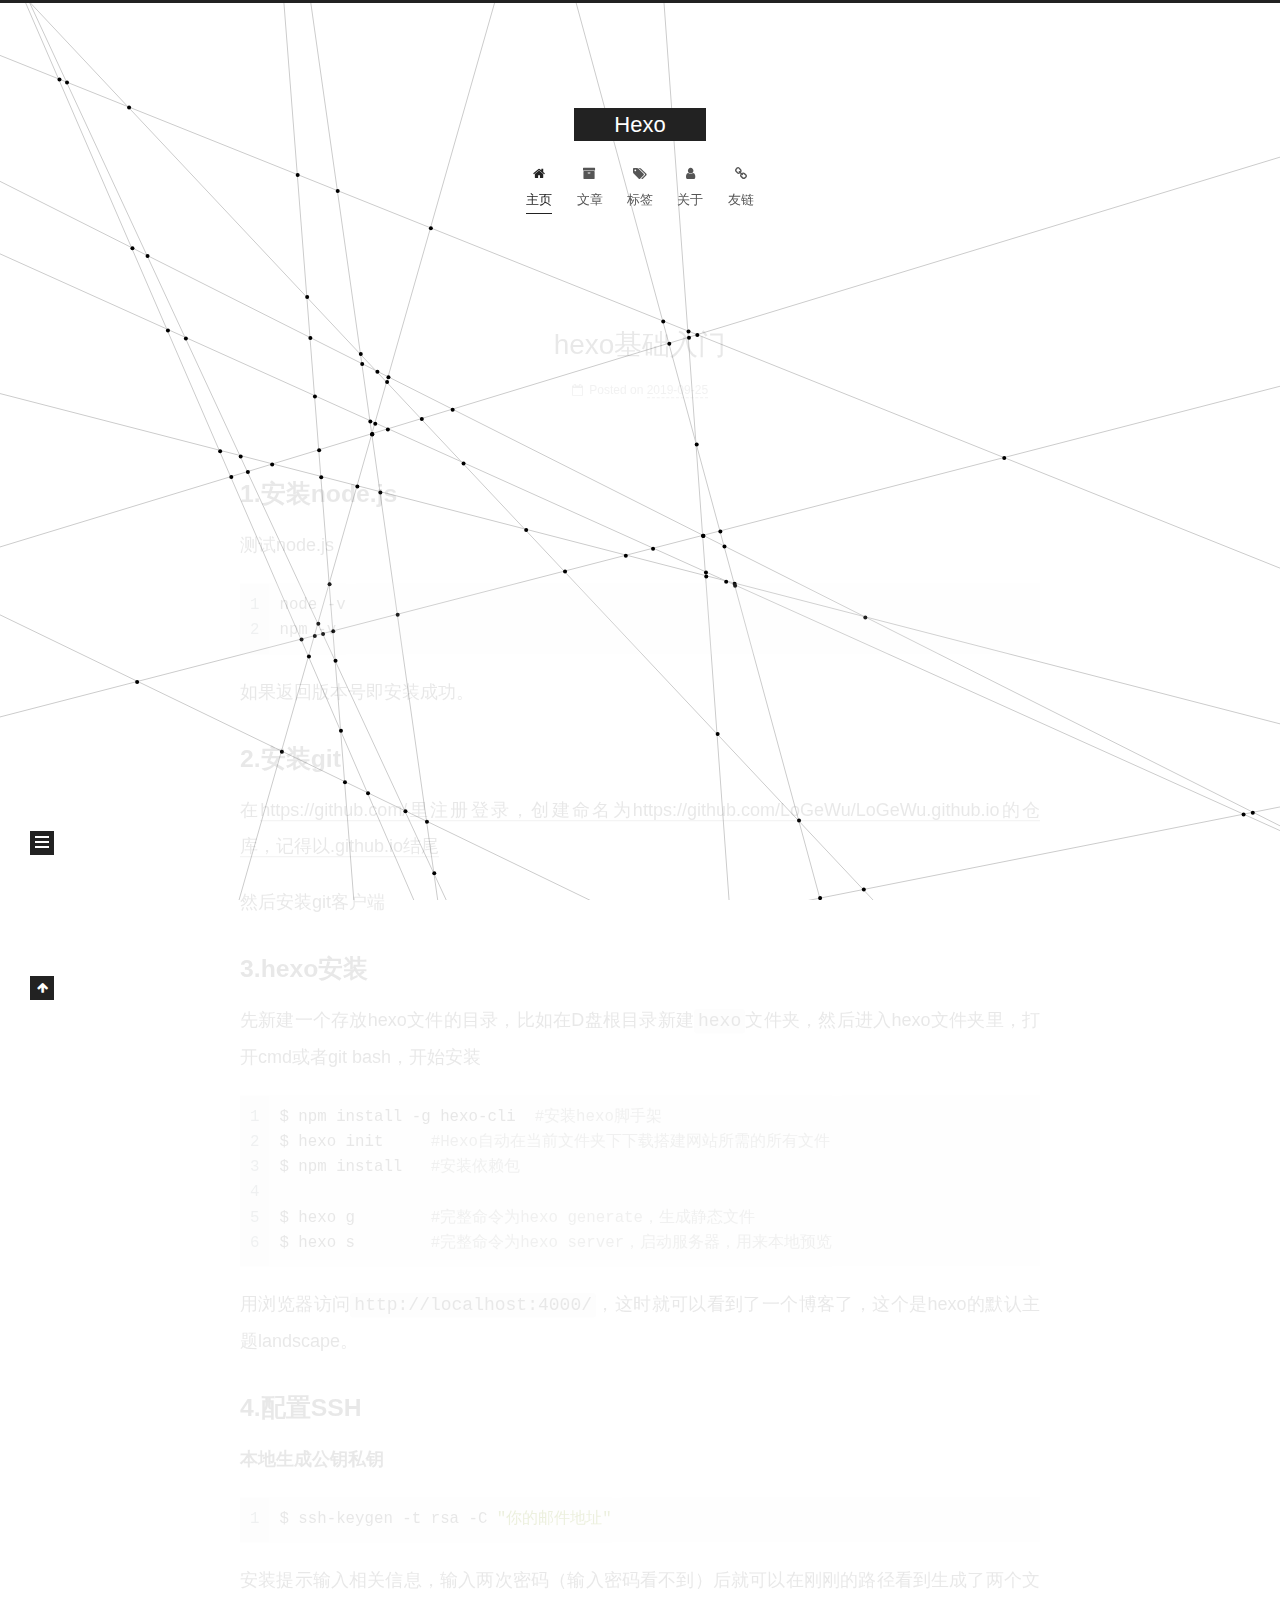
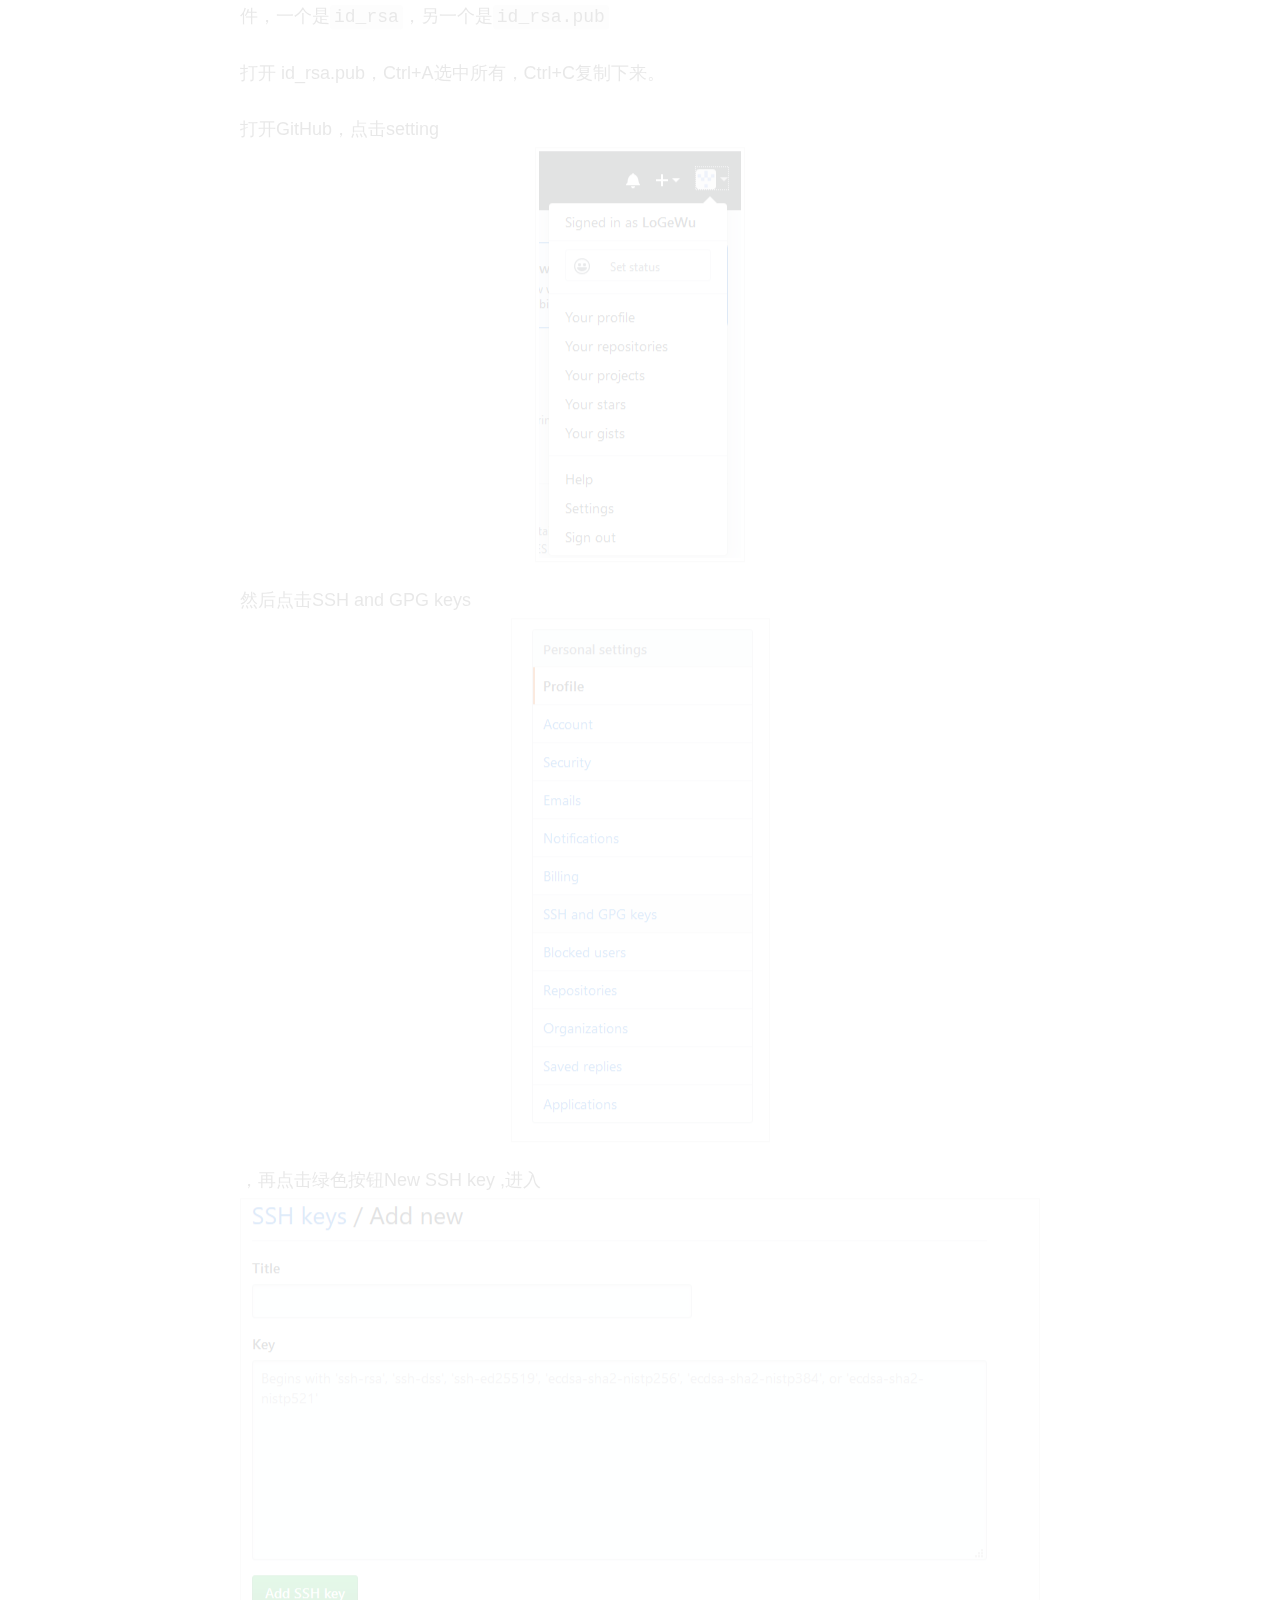
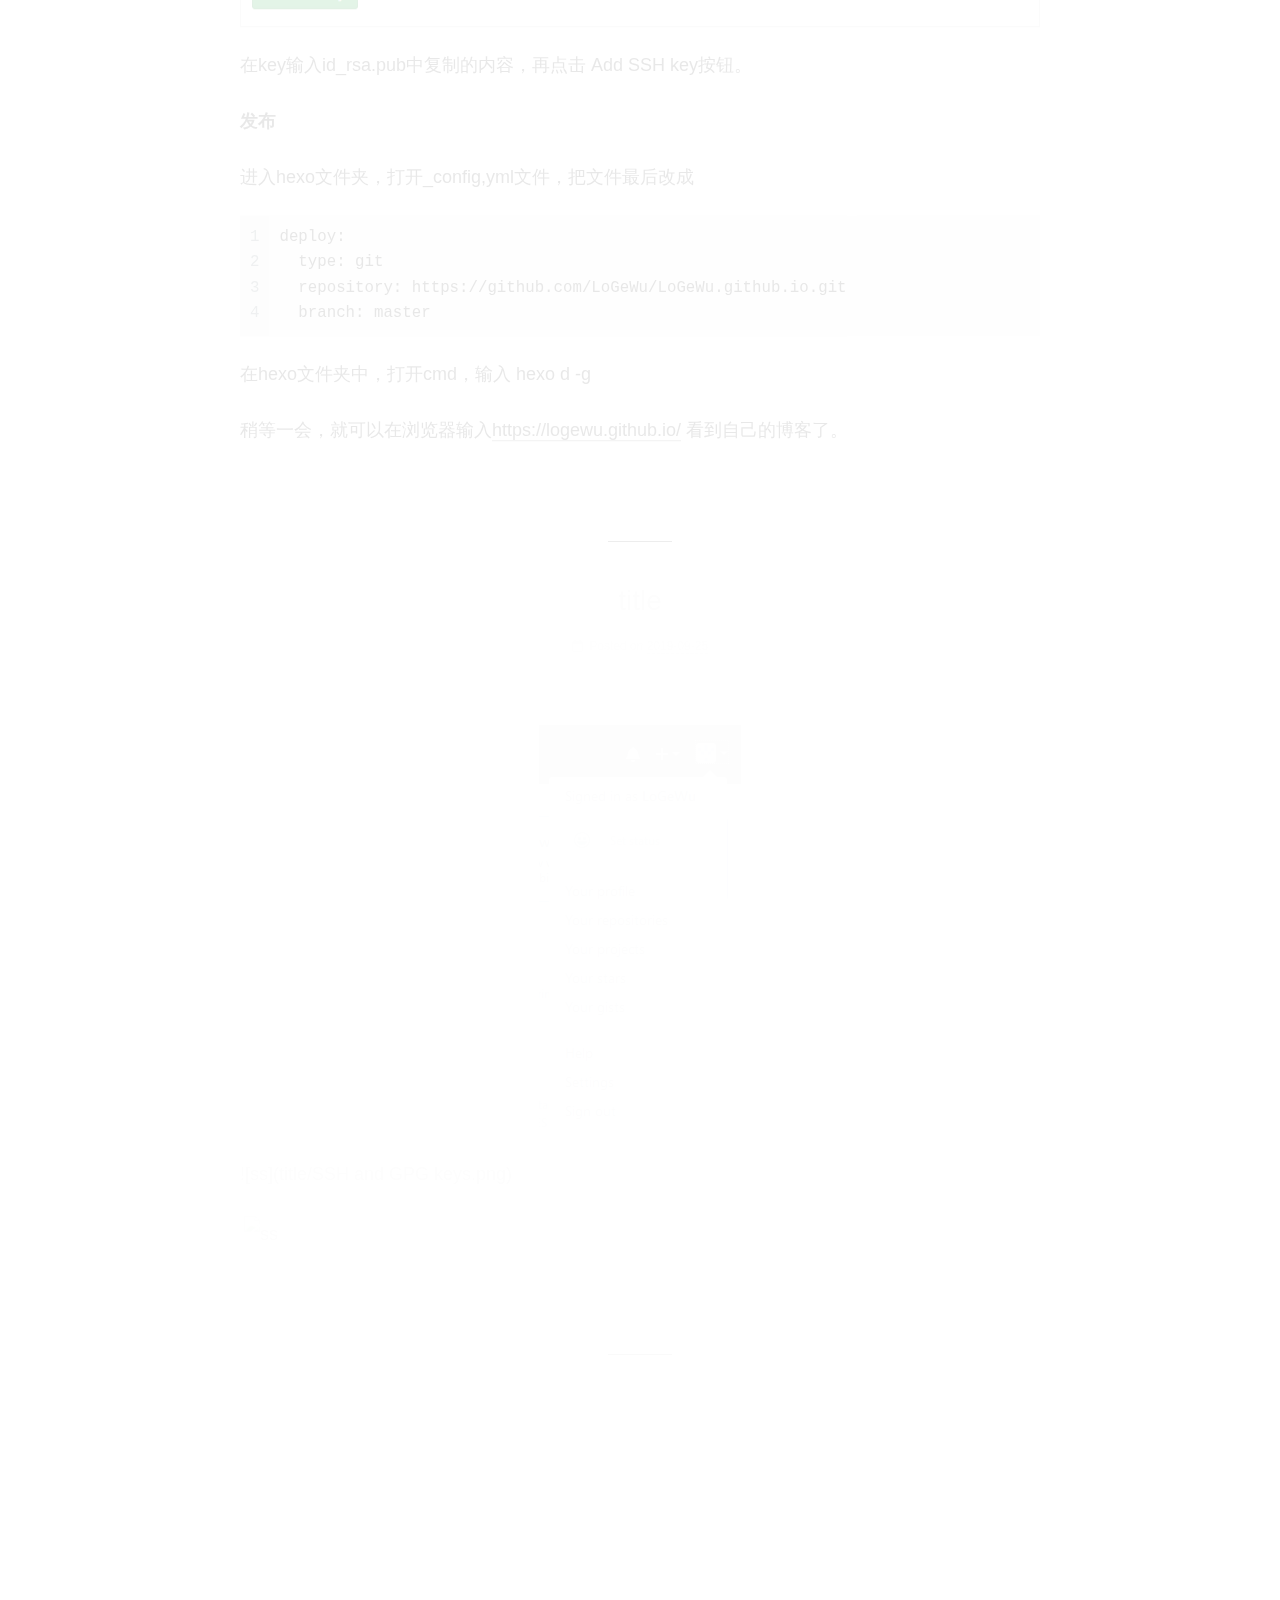
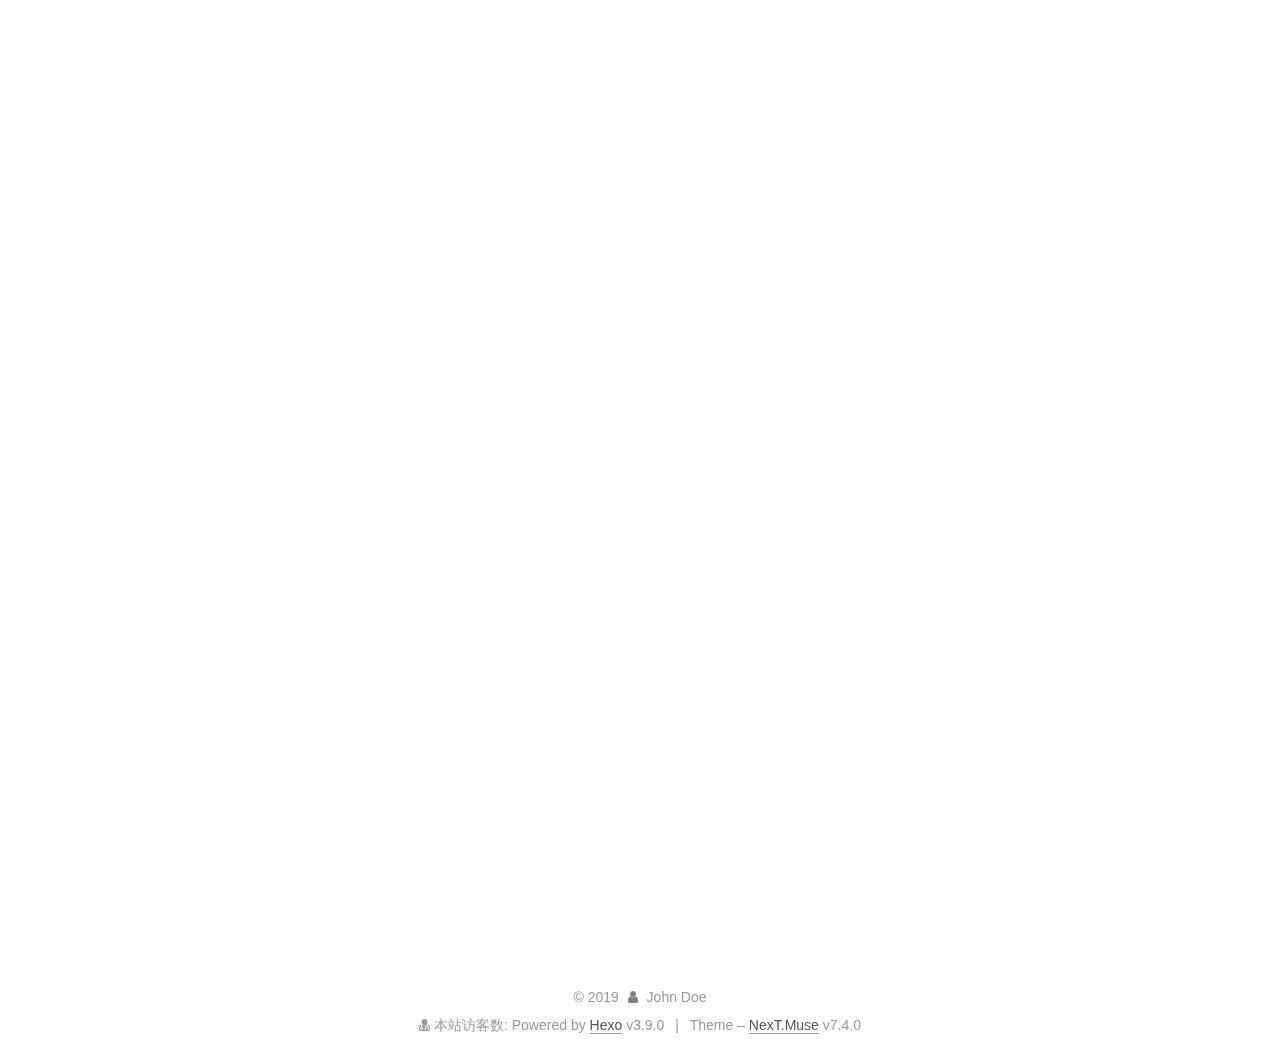
==== index.html @ 5e41bf58 "Site updated: 2019-09-26 17:24:15" ====
<!DOCTYPE html>





<html lang="en">
<head>
  <meta charset="UTF-8">
<meta name="viewport" content="width=device-width, initial-scale=1, maximum-scale=2">
<meta name="theme-color" content="#222">
<meta name="generator" content="Hexo 3.9.0">
  <link rel="apple-touch-icon" sizes="180x180" href="/images/apple-touch-icon-next.png?v=7.4.0">
  <link rel="icon" type="image/png" sizes="32x32" href="/images/favicon-32x32-next.png?v=7.4.0">
  <link rel="icon" type="image/png" sizes="16x16" href="/images/favicon-16x16-next.png?v=7.4.0">
  <link rel="mask-icon" href="/images/logo.svg?v=7.4.0" color="#222">

<link rel="stylesheet" href="/css/main.css?v=7.4.0">


<link rel="stylesheet" href="/lib/font-awesome/css/font-awesome.min.css?v=4.7.0">


<script id="hexo-configurations">
  var NexT = window.NexT || {};
  var CONFIG = {
    root: '/',
    scheme: 'Muse',
    version: '7.4.0',
    exturl: false,
    sidebar: {"position":"left","display":"post","offset":12,"onmobile":false},
    copycode: {"enable":false,"show_result":false,"style":null},
    back2top: {"enable":true,"sidebar":false,"scrollpercent":false},
    bookmark: {"enable":false,"color":"#222","save":"auto"},
    fancybox: false,
    mediumzoom: false,
    lazyload: false,
    pangu: false,
    algolia: {
      appID: '',
      apiKey: '',
      indexName: '',
      hits: {"per_page":10},
      labels: {"input_placeholder":"Search for Posts","hits_empty":"We didn't find any results for the search: ${query}","hits_stats":"${hits} results found in ${time} ms"}
    },
    localsearch: {"enable":false,"trigger":"auto","top_n_per_article":1,"unescape":false,"preload":false},
    path: 'search.json',
    motion: {"enable":true,"async":false,"transition":{"post_block":"fadeIn","post_header":"slideDownIn","post_body":"slideDownIn","coll_header":"slideLeftIn","sidebar":"slideUpIn"}},
    translation: {
      copy_button: 'Copy',
      copy_success: 'Copied',
      copy_failure: 'Copy failed'
    },
    sidebarPadding: 40
  };
</script>

  <meta property="og:type" content="website">
<meta property="og:title" content="Hexo">
<meta property="og:url" content="http://yoursite.com/index.html">
<meta property="og:site_name" content="Hexo">
<meta property="og:locale" content="en">
<meta name="twitter:card" content="summary">
<meta name="twitter:title" content="Hexo">
  <link rel="canonical" href="http://yoursite.com/">


<script id="page-configurations">
  // https://hexo.io/docs/variables.html
  CONFIG.page = {
    sidebar: "",
    isHome: true,
    isPost: false,
    isPage: false,
    isArchive: false
  };
</script>

  <title>Hexo</title>
  








  <noscript>
  <style>
  .use-motion .brand,
  .use-motion .menu-item,
  .sidebar-inner,
  .use-motion .post-block,
  .use-motion .pagination,
  .use-motion .comments,
  .use-motion .post-header,
  .use-motion .post-body,
  .use-motion .collection-header { opacity: initial; }

  .use-motion .logo,
  .use-motion .site-title,
  .use-motion .site-subtitle {
    opacity: initial;
    top: initial;
  }

  .use-motion .logo-line-before i { left: initial; }
  .use-motion .logo-line-after i { right: initial; }
  </style>
</noscript>

</head>

<body itemscope itemtype="http://schema.org/WebPage" lang="en">
  
 
  
  <div class="container use-motion">
    <div class="headband"></div>

    <header id="header" class="header" itemscope itemtype="http://schema.org/WPHeader">
      <div class="header-inner"><div class="site-brand-container">
  <div class="site-meta">

    <div>
      <a href="/" class="brand" rel="start">
        <span class="logo-line-before"><i></i></span>
        <span class="site-title">Hexo</span>
        <span class="logo-line-after"><i></i></span>
      </a>
    </div>
  </div>

  <div class="site-nav-toggle">
    <button aria-label="Toggle navigation bar">
      <span class="btn-bar"></span>
      <span class="btn-bar"></span>
      <span class="btn-bar"></span>
    </button>
  </div>
</div>


<nav class="site-nav">
  
  <ul id="menu" class="menu">
      
      
      
        
        <li class="menu-item menu-item-主页">
      
    

    <a href="/" rel="section"><i class="menu-item-icon fa fa-fw fa-home"></i> <br>主页</a>

  </li>
      
      
      
        
        <li class="menu-item menu-item-文章">
      
    

    <a href="/archives/" rel="section"><i class="menu-item-icon fa fa-fw fa-archive"></i> <br>文章</a>

  </li>
      
      
      
        
        <li class="menu-item menu-item-标签">
      
    

    <a href="/tags/" rel="section"><i class="menu-item-icon fa fa-fw fa-tags"></i> <br>标签</a>

  </li>
      
      
      
        
        <li class="menu-item menu-item-关于">
      
    

    <a href="/about/" rel="section"><i class="menu-item-icon fa fa-fw fa-user"></i> <br>关于</a>

  </li>
      
      
      
        
        <li class="menu-item menu-item-links">
      
    

    <a href="/links/" rel="section"><i class="menu-item-icon fa fa-fw fa-link"></i> <br>友链</a>

  </li>
  </ul>

    

</nav>
</div>
    </header>

    
  <div class="back-to-top">
    <i class="fa fa-arrow-up"></i>
    <span>0%</span>
  </div>


    <main id="main" class="main">
      <div class="main-inner">
        <div class="content-wrap">
          <div id="content" class="content">
            
  <div id="posts" class="posts-expand">
        <article itemscope itemtype="http://schema.org/Article">
  
  
  
  <div class="post-block home">
    <link itemprop="mainEntityOfPage" href="http://yoursite.com/2019/09/25/hexo入门/">

    <span hidden itemprop="author" itemscope itemtype="http://schema.org/Person">
      <meta itemprop="name" content="John Doe">
      <meta itemprop="description" content="">
      <meta itemprop="image" content="/images/avatar.gif">
    </span>

    <span hidden itemprop="publisher" itemscope itemtype="http://schema.org/Organization">
      <meta itemprop="name" content="Hexo">
    </span>
      <header class="post-header">
        <h1 class="post-title" itemprop="name headline">
            
            <a href="/2019/09/25/hexo入门/" class="post-title-link" itemprop="url">hexo基础入门</a>
          
        </h1>

        <div class="post-meta">
            <span class="post-meta-item">
              <span class="post-meta-item-icon">
                <i class="fa fa-calendar-o"></i>
              </span>
              <span class="post-meta-item-text">Posted on</span>

              
                
              

              <time title="Created: 2019-09-25 11:54:17 / Modified: 13:51:11" itemprop="dateCreated datePublished" datetime="2019-09-25T11:54:17+08:00">2019-09-25</time>
            </span>
          
            

            
          

          

        </div>
      </header>

    
    
    
    <div class="post-body" itemprop="articleBody">

      
          <h4 id="1-安装node-js"><a href="#1-安装node-js" class="headerlink" title="1.安装node.js"></a>1.安装node.js</h4><p>测试node.js</p>
<figure class="highlight cmd"><table><tr><td class="gutter"><pre><span class="line">1</span><br><span class="line">2</span><br></pre></td><td class="code"><pre><span class="line">node -v</span><br><span class="line">npm -v</span><br></pre></td></tr></table></figure>

<p>如果返回版本号即安装成功。</p>
<h4 id="2-安装git"><a href="#2-安装git" class="headerlink" title="2.安装git"></a>2.安装git</h4><p>在<a href="https://github.com/里注册登录，创建命名为https://github.com/LoGeWu/LoGeWu.github.io的仓库，记得以.github.io结尾" target="_blank" rel="noopener">https://github.com/里注册登录，创建命名为https://github.com/LoGeWu/LoGeWu.github.io的仓库，记得以.github.io结尾</a></p>
<p>然后安装git客户端</p>
<h4 id="3-hexo安装"><a href="#3-hexo安装" class="headerlink" title="3.hexo安装"></a>3.hexo安装</h4><p>先新建一个存放hexo文件的目录，比如在D盘根目录新建<code>hexo</code>文件夹，然后进入hexo文件夹里，打开cmd或者git bash，开始安装</p>
<figure class="highlight bash"><table><tr><td class="gutter"><pre><span class="line">1</span><br><span class="line">2</span><br><span class="line">3</span><br><span class="line">4</span><br><span class="line">5</span><br><span class="line">6</span><br></pre></td><td class="code"><pre><span class="line">$ npm install -g hexo-cli  <span class="comment">#安装hexo脚手架</span></span><br><span class="line">$ hexo init     <span class="comment">#Hexo自动在当前文件夹下下载搭建网站所需的所有文件</span></span><br><span class="line">$ npm install   <span class="comment">#安装依赖包</span></span><br><span class="line"></span><br><span class="line">$ hexo g        <span class="comment">#完整命令为hexo generate，生成静态文件</span></span><br><span class="line">$ hexo s        <span class="comment">#完整命令为hexo server，启动服务器，用来本地预览</span></span><br></pre></td></tr></table></figure>

<p>用浏览器访问<code>http://localhost:4000/</code>，这时就可以看到了一个博客了，这个是hexo的默认主题landscape。</p>
<h4 id="4-配置SSH"><a href="#4-配置SSH" class="headerlink" title="4.配置SSH"></a>4.配置SSH</h4><p><strong>本地生成公钥私钥</strong></p>
<figure class="highlight bash"><table><tr><td class="gutter"><pre><span class="line">1</span><br></pre></td><td class="code"><pre><span class="line">$ ssh-keygen -t rsa -C <span class="string">"你的邮件地址"</span></span><br></pre></td></tr></table></figure>

<p>安装提示输入相关信息，输入两次密码（输入密码看不到）后就可以在刚刚的路径看到生成了两个文件，一个是<code>id_rsa</code>，另一个是<code>id_rsa.pub</code></p>
<p>打开 id_rsa.pub，Ctrl+A选中所有，Ctrl+C复制下来。</p>
<p>打开GitHub，点击setting<img src="https://logewu.github.io/2019/09/25/title/Git_setting.png" alt="seting"></p>
<p>然后点击SSH and GPG keys <img src="https://logewu.github.io/2019/09/25/title/SSHandGPGkeys.png" alt="ssh"></p>
<p>，再点击绿色按钮New SSH key ,进入<img src="https://logewu.github.io/2019/09/25/title/key.png" alt="key"></p>
<p>在key输入id_rsa.pub中复制的内容，再点击 Add SSH key按钮。</p>
<p><strong>发布</strong></p>
<p>进入hexo文件夹，打开_config,yml文件，把文件最后改成</p>
<figure class="highlight plain"><table><tr><td class="gutter"><pre><span class="line">1</span><br><span class="line">2</span><br><span class="line">3</span><br><span class="line">4</span><br></pre></td><td class="code"><pre><span class="line">deploy:</span><br><span class="line">  type: git</span><br><span class="line">  repository: https://github.com/LoGeWu/LoGeWu.github.io.git</span><br><span class="line">  branch: master</span><br></pre></td></tr></table></figure>

<p>在hexo文件夹中，打开cmd，输入 hexo  d  -g</p>
<p>稍等一会，就可以在浏览器输入<a href="https://logewu.github.io/" target="_blank" rel="noopener">https://logewu.github.io/</a>  看到自己的博客了。</p>

        
      
    </div>

    
    
    
      <footer class="post-footer">
          <div class="post-eof"></div>
        
      </footer>
  </div>
  
  
  
  </article>

    
        <article itemscope itemtype="http://schema.org/Article">
  
  
  
  <div class="post-block home">
    <link itemprop="mainEntityOfPage" href="http://yoursite.com/2019/09/25/title/">

    <span hidden itemprop="author" itemscope itemtype="http://schema.org/Person">
      <meta itemprop="name" content="John Doe">
      <meta itemprop="description" content="">
      <meta itemprop="image" content="/images/avatar.gif">
    </span>

    <span hidden itemprop="publisher" itemscope itemtype="http://schema.org/Organization">
      <meta itemprop="name" content="Hexo">
    </span>
      <header class="post-header">
        <h1 class="post-title" itemprop="name headline">
            
            <a href="/2019/09/25/title/" class="post-title-link" itemprop="url">title</a>
          
        </h1>

        <div class="post-meta">
            <span class="post-meta-item">
              <span class="post-meta-item-icon">
                <i class="fa fa-calendar-o"></i>
              </span>
              <span class="post-meta-item-text">Posted on</span>

              
                
              

              <time title="Created: 2019-09-25 10:54:06 / Modified: 11:41:34" itemprop="dateCreated datePublished" datetime="2019-09-25T10:54:06+08:00">2019-09-25</time>
            </span>
          
            

            
          

          

        </div>
      </header>

    
    
    
    <div class="post-body" itemprop="articleBody">

      
          <p><img src="https://logewu.github.io/2019/09/25/title/Git_setting.png" alt="seting"></p>
<p>![ss](title/SSH and GPG keys.png)</p>
<p><img src="/.com//key.png" alt="ss"></p>

        
      
    </div>

    
    
    
      <footer class="post-footer">
          <div class="post-eof"></div>
        
      </footer>
  </div>
  
  
  
  </article>

    
        <article itemscope itemtype="http://schema.org/Article">
  
  
  
  <div class="post-block home">
    <link itemprop="mainEntityOfPage" href="http://yoursite.com/2019/09/24/hello-world/">

    <span hidden itemprop="author" itemscope itemtype="http://schema.org/Person">
      <meta itemprop="name" content="John Doe">
      <meta itemprop="description" content="">
      <meta itemprop="image" content="/images/avatar.gif">
    </span>

    <span hidden itemprop="publisher" itemscope itemtype="http://schema.org/Organization">
      <meta itemprop="name" content="Hexo">
    </span>
      <header class="post-header">
        <h1 class="post-title" itemprop="name headline">
            
            <a href="/2019/09/24/hello-world/" class="post-title-link" itemprop="url">Hello World</a>
          
        </h1>

        <div class="post-meta">
            <span class="post-meta-item">
              <span class="post-meta-item-icon">
                <i class="fa fa-calendar-o"></i>
              </span>
              <span class="post-meta-item-text">Posted on</span>

              
                
              

              <time title="Created: 2019-09-24 10:18:02 / Modified: 11:26:48" itemprop="dateCreated datePublished" datetime="2019-09-24T10:18:02+08:00">2019-09-24</time>
            </span>
          
            

            
          

          

        </div>
      </header>

    
    
    
    <div class="post-body" itemprop="articleBody">

      
          <h1 id="sgsb"><a href="#sgsb" class="headerlink" title="sgsb"></a>sgsb</h1><p>Welcome to <a href="https://hexo.io/" target="_blank" rel="noopener">Hexo</a>! This is your very first post. Check <a href="https://hexo.io/docs/" target="_blank" rel="noopener">documentation</a> for more info. If you get any problems when using Hexo, you can find the answer in <a href="https://hexo.io/docs/troubleshooting.html" target="_blank" rel="noopener">troubleshooting</a> or you can ask me on <a href="https://github.com/hexojs/hexo/issues" target="_blank" rel="noopener">GitHub</a>.</p>
<h2 id="Quick-Start"><a href="#Quick-Start" class="headerlink" title="Quick Start"></a>Quick Start</h2><h3 id="Create-a-new-post"><a href="#Create-a-new-post" class="headerlink" title="Create a new post"></a>Create a new post</h3><figure class="highlight bash"><table><tr><td class="gutter"><pre><span class="line">1</span><br></pre></td><td class="code"><pre><span class="line">$ hexo new <span class="string">"My New Post"</span></span><br></pre></td></tr></table></figure>

<p>More info: <a href="https://hexo.io/docs/writing.html" target="_blank" rel="noopener">Writing</a></p>
<h3 id="Run-server"><a href="#Run-server" class="headerlink" title="Run server"></a>Run server</h3><figure class="highlight bash"><table><tr><td class="gutter"><pre><span class="line">1</span><br></pre></td><td class="code"><pre><span class="line">$ hexo server</span><br></pre></td></tr></table></figure>

<p>More info: <a href="https://hexo.io/docs/server.html" target="_blank" rel="noopener">Server</a></p>
<h3 id="Generate-static-files"><a href="#Generate-static-files" class="headerlink" title="Generate static files"></a>Generate static files</h3><figure class="highlight bash"><table><tr><td class="gutter"><pre><span class="line">1</span><br></pre></td><td class="code"><pre><span class="line">$ hexo generate</span><br></pre></td></tr></table></figure>

<p>More info: <a href="https://hexo.io/docs/generating.html" target="_blank" rel="noopener">Generating</a></p>
<h3 id="Deploy-to-remote-sites"><a href="#Deploy-to-remote-sites" class="headerlink" title="Deploy to remote sites"></a>Deploy to remote sites</h3><figure class="highlight bash"><table><tr><td class="gutter"><pre><span class="line">1</span><br></pre></td><td class="code"><pre><span class="line">$ hexo deploy</span><br></pre></td></tr></table></figure>

<p>More info: <a href="https://hexo.io/docs/deployment.html" target="_blank" rel="noopener">Deployment</a></p>

        
      
    </div>

    
    
    
      <footer class="post-footer">
          <div class="post-eof"></div>
        
      </footer>
  </div>
  
  
  
  </article>

    
  </div>

  


          </div>
          

        </div>
          
  
  <div class="sidebar-toggle">
    <div class="sidebar-toggle-line-wrap">
      <span class="sidebar-toggle-line sidebar-toggle-line-first"></span>
      <span class="sidebar-toggle-line sidebar-toggle-line-middle"></span>
      <span class="sidebar-toggle-line sidebar-toggle-line-last"></span>
    </div>
  </div>

  <aside class="sidebar">
    <div class="sidebar-inner">

      <ul class="sidebar-nav motion-element">
        <li class="sidebar-nav-toc">
          Table of Contents
        </li>
        <li class="sidebar-nav-overview">
          Overview
        </li>
      </ul>

      <!--noindex-->
      <div class="post-toc-wrap sidebar-panel">
      </div>
      <!--/noindex-->

      <div class="site-overview-wrap sidebar-panel">
        <div class="site-author motion-element" itemprop="author" itemscope itemtype="http://schema.org/Person">
  <p class="site-author-name" itemprop="name">John Doe</p>
  <div class="site-description" itemprop="description"></div>
</div>
  <nav class="site-state motion-element">
      <div class="site-state-item site-state-posts">
        
          <a href="/archives">
        
          <span class="site-state-item-count">3</span>
          <span class="site-state-item-name">posts</span>
        </a>
      </div>
    
  </nav>



      </div>

    </div>
  </aside>
  <div id="sidebar-dimmer"></div>


      </div>
    </main>

    <footer id="footer" class="footer">
      <div class="footer-inner">
        
<script async src="https://busuanzi.ibruce.info/busuanzi/2.3/busuanzi.pure.mini.js"></script>
<div class="copyright">&copy; <span itemprop="copyrightYear">2019</span>
  <span class="with-love" id="animate">
    <i class="fa fa-user"></i>
  </span>
  <span class="author" itemprop="copyrightHolder">John Doe</span>
</div>

<div class="powered-by">
<i class="fa fa-user-md"></i><span id="busuanzi_container_site_uv">
  本站访客数:<span id="busuanzi_value_site_uv"></span>
</span>
</div>
  <div class="powered-by">Powered by <a href="https://hexo.io" class="theme-link" rel="noopener" target="_blank">Hexo</a> v3.9.0</div>
  <span class="post-meta-divider">|</span>
  <div class="theme-info">Theme – <a href="https://theme-next.org" class="theme-link" rel="noopener" target="_blank">NexT.Muse</a> v7.4.0</div>

        












        
      </div>
    </footer>
  </div>

  


  <script src="/lib/anime.min.js?v=3.1.0"></script>
  <script src="/lib/velocity/velocity.min.js?v=1.2.1"></script>
  <script src="/lib/velocity/velocity.ui.min.js?v=1.2.1"></script>
<script src="/js/utils.js?v=7.4.0"></script><script src="/js/motion.js?v=7.4.0"></script>
<script src="/js/schemes/muse.js?v=7.4.0"></script>
<script src="/js/next-boot.js?v=7.4.0"></script>



  





















  

  

  

  
    <div class="bg_content">
		<canvas id="canvas"></canvas>
	</div>
</body>
</html>
  <!-- 页面点击小红心 -->
<script type="text/javascript" src="/js/src/clicklove.js"></script>
<script type="text/javascript" src="/js/src/dynamic_bg.js"></script>
---- css/main.css ----
html {
  line-height: 1.15; /* 1 */
  -webkit-text-size-adjust: 100%; /* 2 */
}
body {
  margin: 0;
}
main {
  display: block;
}
h1 {
  font-size: 2em;
  margin: 0.67em 0;
}
hr {
  box-sizing: content-box; /* 1 */
  height: 0; /* 1 */
  overflow: visible; /* 2 */
}
pre {
  font-family: monospace, monospace; /* 1 */
  font-size: 1em; /* 2 */
}
a {
  background-color: transparent;
}
abbr[title] {
  border-bottom: none; /* 1 */
  text-decoration: underline; /* 2 */
  text-decoration: underline dotted; /* 2 */
}
b,
strong {
  font-weight: bolder;
}
code,
kbd,
samp {
  font-family: monospace, monospace; /* 1 */
  font-size: 1em; /* 2 */
}
small {
  font-size: 80%;
}
sub,
sup {
  font-size: 75%;
  line-height: 0;
  position: relative;
  vertical-align: baseline;
}
sub {
  bottom: -0.25em;
}
sup {
  top: -0.5em;
}
img {
  border-style: none;
}
button,
input,
optgroup,
select,
textarea {
  font-family: inherit; /* 1 */
  font-size: 100%; /* 1 */
  line-height: 1.15; /* 1 */
  margin: 0; /* 2 */
}
button,
input {
/* 1 */
  overflow: visible;
}
button,
select {
/* 1 */
  text-transform: none;
}
button,
[type='button'],
[type='reset'],
[type='submit'] {
  -webkit-appearance: button;
}
button::-moz-focus-inner,
[type='button']::-moz-focus-inner,
[type='reset']::-moz-focus-inner,
[type='submit']::-moz-focus-inner {
  border-style: none;
  padding: 0;
}
button:-moz-focusring,
[type='button']:-moz-focusring,
[type='reset']:-moz-focusring,
[type='submit']:-moz-focusring {
  outline: 1px dotted ButtonText;
}
fieldset {
  padding: 0.35em 0.75em 0.625em;
}
legend {
  box-sizing: border-box; /* 1 */
  color: inherit; /* 2 */
  display: table; /* 1 */
  max-width: 100%; /* 1 */
  padding: 0; /* 3 */
  white-space: normal; /* 1 */
}
progress {
  vertical-align: baseline;
}
textarea {
  overflow: auto;
}
[type='checkbox'],
[type='radio'] {
  box-sizing: border-box; /* 1 */
  padding: 0; /* 2 */
}
[type='number']::-webkit-inner-spin-button,
[type='number']::-webkit-outer-spin-button {
  height: auto;
}
[type='search'] {
  outline-offset: -2px; /* 2 */
  -webkit-appearance: textfield; /* 1 */
}
[type='search']::-webkit-search-decoration {
  -webkit-appearance: none;
}
::-webkit-file-upload-button {
  font: inherit; /* 2 */
  -webkit-appearance: button; /* 1 */
}
details {
  display: block;
}
summary {
  display: list-item;
}
template {
  display: none;
}
[hidden] {
  display: none;
}
::selection {
  background: #262a30;
  color: #fff;
}
body {
  background: #fff;
  color: #555;
  font-family: 'Lato', "PingFang SC", "Microsoft YaHei", sans-serif;
  font-size: 1em;
  line-height: 2;
}
@media (max-width: 991px) {
  body {
    padding-right: 0;
  }
}
h1,
h2,
h3,
h4,
h5,
h6 {
  font-family: 'Lato', "PingFang SC", "Microsoft YaHei", sans-serif;
  font-weight: bold;
  line-height: 1.5;
  margin: 20px 0 15px;
  padding: 0;
}
h1 {
  font-size: 1.75em;
}
h2 {
  font-size: 1.625em;
}
h3 {
  font-size: 1.5em;
}
h4 {
  font-size: 1.375em;
}
h5 {
  font-size: 1.25em;
}
h6 {
  font-size: 1.125em;
}
p {
  margin: 0 0 20px 0;
}
a,
span.exturl {
  overflow-wrap: break-word;
  word-wrap: break-word;
  background-color: transparent;
  border-bottom: 1px solid #999;
  color: #555;
  outline: none;
  text-decoration: none;
  cursor: pointer;
}
a:hover,
span.exturl:hover {
  border-bottom-color: #222;
  color: #222;
}
iframe,
img,
video {
  display: block;
  margin-left: auto;
  margin-right: auto;
  max-width: 100%;
}
hr {
  background-color: #ddd;
  background-image: repeating-linear-gradient(-45deg, #fff, #fff 4px, transparent 4px, transparent 8px);
  border: 0;
  height: 3px;
  margin: 40px 0;
}
blockquote {
  border-left: 4px solid #ddd;
  color: #666;
  margin: 0;
  padding: 0 15px;
}
blockquote cite::before {
  content: '-';
  padding: 0 5px;
}
dt {
  font-weight: 700;
}
dd {
  margin: 0;
  padding: 0;
}
kbd {
  background-color: #f9f9f9;
  background-image: linear-gradient(top, #eee, #fff, #eee);
  border: 1px solid #ccc;
  border-radius: 0.2em;
  box-shadow: 0.1em 0.1em 0.2em rgba(0,0,0,0.1);
  font-family: inherit;
  padding: 0.1em 0.3em;
  white-space: nowrap;
}
.text-left {
  text-align: left;
}
.text-center {
  text-align: center;
}
.text-right {
  text-align: right;
}
.text-justify {
  text-align: justify;
}
.text-nowrap {
  white-space: nowrap;
}
.text-lowercase {
  text-transform: lowercase;
}
.text-uppercase {
  text-transform: uppercase;
}
.text-capitalize {
  text-transform: capitalize;
}
.center-block {
  display: block;
  margin-left: auto;
  margin-right: auto;
}
.clearfix::before,
.clearfix::after {
  content: ' ';
  display: table;
}
.clearfix::after {
  clear: both;
}
.pullquote {
  width: 45%;
}
.pullquote.left {
  float: left;
  margin-left: 5px;
  margin-right: 10px;
}
.pullquote.right {
  float: right;
  margin-left: 10px;
  margin-right: 5px;
}
.translation {
  color: #999;
  font-size: 0.875em;
  margin-top: -20px;
}
.table-container {
  -webkit-overflow-scrolling: touch;
  overflow: auto;
}
table {
  border-collapse: collapse;
  border-spacing: 0;
  font-size: 0.875em;
  margin: 0 0 20px 0;
  width: 100%;
}
table > tbody > tr:nth-of-type(odd) {
  background-color: #f9f9f9;
}
table > tbody > tr:hover {
  background-color: #f5f5f5;
}
caption,
th,
td {
  font-weight: normal;
  padding: 8px;
  text-align: left;
  vertical-align: middle;
}
th,
td {
  border: 1px solid #ddd;
  border-bottom: 3px solid #ddd;
}
th {
  font-weight: 700;
  padding-bottom: 10px;
}
td {
  border-bottom-width: 1px;
}
html,
body {
  height: 100%;
}
.container {
  min-height: 100%;
  position: relative;
}
.header-inner {
  margin: 0 auto;
  padding: 100px 0 70px;
  width: 700px;
}
@media (min-width: 1200px) {
  .container .header-inner {
    width: 800px;
  }
}
@media (min-width: 1600px) {
  .container .header-inner {
    width: 900px;
  }
}
.main-inner {
  margin: 0 auto;
  width: 700px;
}
@media (min-width: 1200px) {
  .container .main-inner {
    width: 800px;
  }
}
@media (min-width: 1600px) {
  .container .main-inner {
    width: 900px;
  }
}
.footer {
  padding: 20px 0;
}
.footer-inner {
  box-sizing: border-box;
  margin: 0 auto;
  width: 700px;
}
@media (min-width: 1200px) {
  .container .footer-inner {
    width: 800px;
  }
}
@media (min-width: 1600px) {
  .container .footer-inner {
    width: 900px;
  }
}
pre,
.highlight {
  background: #f7f7f7;
  color: #4d4d4c;
  line-height: 1.6;
  margin: 0 auto 20px;
}
pre,
code {
  font-family: consolas, Menlo, "PingFang SC", "Microsoft YaHei", monospace;
}
code {
  overflow-wrap: break-word;
  word-wrap: break-word;
  background: #eee;
  border-radius: 3px;
  color: #555;
  padding: 2px 4px;
}
pre {
  overflow: auto;
  padding: 10px;
}
pre code {
  background: none;
  color: #4d4d4c;
  font-size: 0.875em;
  padding: 0;
  text-shadow: none;
}
.highlight *::selection {
  background: #d6d6d6;
}
.highlight pre {
  border: 0;
  margin: 0;
  padding: 10px 0;
}
.highlight table {
  border: 0;
  margin: 0;
  width: auto;
}
.highlight td {
  border: 0;
  padding: 0;
}
.highlight figcaption {
  background: #eee;
  border-bottom: 1px solid #e9e9e9;
  color: #4d4d4c;
  line-height: 1em;
  margin: 0;
  padding: 0.5em;
}
.highlight figcaption::before,
.highlight figcaption::after {
  content: ' ';
  display: table;
}
.highlight figcaption::after {
  clear: both;
}
.highlight figcaption a {
  color: #4d4d4c;
  float: right;
}
.highlight figcaption a:hover {
  border-bottom-color: #4d4d4c;
}
.highlight .gutter pre {
  background-color: #eff2f3;
  color: #869194;
  padding-left: 10px;
  padding-right: 10px;
  text-align: right;
}
.highlight .code pre {
  background-color: #f7f7f7;
  padding-left: 10px;
  width: 100%;
}
.gutter {
  -moz-user-select: none;
  -ms-user-select: none;
  -webkit-user-select: none;
  user-select: none;
}
.gist table {
  width: auto;
}
.gist table td {
  border: 0;
}
pre .deletion {
  background: #fdd;
}
pre .addition {
  background: #dfd;
}
pre .meta {
  color: #eab700;
  -moz-user-select: none;
  -ms-user-select: none;
  -webkit-user-select: none;
  user-select: none;
}
pre .comment {
  color: #8e908c;
}
pre .variable,
pre .attribute,
pre .tag,
pre .name,
pre .regexp,
pre .ruby .constant,
pre .xml .tag .title,
pre .xml .pi,
pre .xml .doctype,
pre .html .doctype,
pre .css .id,
pre .css .class,
pre .css .pseudo {
  color: #c82829;
}
pre .number,
pre .preprocessor,
pre .built_in,
pre .builtin-name,
pre .literal,
pre .params,
pre .constant,
pre .command {
  color: #f5871f;
}
pre .ruby .class .title,
pre .css .rules .attribute,
pre .string,
pre .symbol,
pre .value,
pre .inheritance,
pre .header,
pre .ruby .symbol,
pre .xml .cdata,
pre .special,
pre .formula {
  color: #718c00;
}
pre .title,
pre .css .hexcolor {
  color: #3e999f;
}
pre .function,
pre .python .decorator,
pre .python .title,
pre .ruby .function .title,
pre .ruby .title .keyword,
pre .perl .sub,
pre .javascript .title,
pre .coffeescript .title {
  color: #4271ae;
}
pre .keyword,
pre .javascript .function {
  color: #8959a8;
}
.blockquote-center {
  border-left: none;
  margin: 40px 0;
  padding: 0;
  position: relative;
  text-align: center;
}
.blockquote-center::before,
.blockquote-center::after {
  background-position: 0 -6px;
  background-repeat: no-repeat;
  background-size: 22px 22px;
  content: ' ';
  display: block;
  height: 24px;
  opacity: 0.2;
  position: absolute;
  width: 100%;
}
.blockquote-center::before {
  background-image: url("../images/quote-l.svg");
  border-top: 1px solid #ccc;
  top: -20px;
}
.blockquote-center::after {
  background-image: url("../images/quote-r.svg");
  background-position: 100% 8px;
  border-bottom: 1px solid #ccc;
  bottom: -20px;
}
.blockquote-center p,
.blockquote-center div {
  text-align: center;
}
.post-body .group-picture img {
  border: 0;
  box-sizing: border-box;
  margin: 0 auto;
  padding: 0 3px;
}
.post-body .group-picture-row {
  margin-bottom: 6px;
  overflow: hidden;
}
.post-body .group-picture-column {
  float: left;
  margin-bottom: 10px;
}
.post-body .label {
  display: inline;
  padding: 0 2px;
}
.post-body .label.default {
  background-color: #f0f0f0;
}
.post-body .label.primary {
  background-color: #efe6f7;
}
.post-body .label.info {
  background-color: #e5f2f8;
}
.post-body .label.success {
  background-color: #e7f4e9;
}
.post-body .label.warning {
  background-color: #fcf6e1;
}
.post-body .label.danger {
  background-color: #fae8eb;
}
.post-body .tabs {
  margin-bottom: 20px;
}
.post-body .tabs,
.tabs-comment {
  display: block;
  padding-top: 10px;
  position: relative;
}
.post-body .tabs ul.nav-tabs,
.tabs-comment ul.nav-tabs {
  display: flex;
  flex-wrap: wrap;
  margin: 0;
  margin-bottom: -1px;
  padding: 0;
}
@media (max-width: 413px) {
  .post-body .tabs ul.nav-tabs,
  .tabs-comment ul.nav-tabs {
    display: block;
    margin-bottom: 5px;
  }
}
.post-body .tabs ul.nav-tabs li.tab,
.tabs-comment ul.nav-tabs li.tab {
  background-color: #fff;
  border-bottom: 1px solid #ddd;
  border-left: 1px solid transparent;
  border-right: 1px solid transparent;
  border-top: 3px solid transparent;
  flex-grow: 1;
  list-style-type: none;
}
@media (max-width: 413px) {
  .post-body .tabs ul.nav-tabs li.tab,
  .tabs-comment ul.nav-tabs li.tab {
    border-bottom: 1px solid transparent;
    border-left: 3px solid transparent;
    border-right: 1px solid transparent;
    border-top: 1px solid transparent;
  }
}
.post-body .tabs ul.nav-tabs li.tab a,
.tabs-comment ul.nav-tabs li.tab a {
  border-bottom: initial;
  display: block;
  line-height: 1.8em;
  outline: 0;
  padding: 0.25em 0.75em;
  text-align: center;
  transition-delay: 0s;
  transition-duration: 0.2s;
  transition-timing-function: ease-out;
}
.post-body .tabs ul.nav-tabs li.tab a i,
.tabs-comment ul.nav-tabs li.tab a i {
  width: 1.285714285714286em;
}
.post-body .tabs ul.nav-tabs li.tab.active,
.tabs-comment ul.nav-tabs li.tab.active {
  border-bottom: 1px solid transparent;
  border-left: 1px solid #ddd;
  border-right: 1px solid #ddd;
  border-top: 3px solid #fc6423;
}
@media (max-width: 413px) {
  .post-body .tabs ul.nav-tabs li.tab.active,
  .tabs-comment ul.nav-tabs li.tab.active {
    border-bottom: 1px solid #ddd;
    border-left: 3px solid #fc6423;
    border-right: 1px solid #ddd;
    border-top: 1px solid #ddd;
  }
}
.post-body .tabs ul.nav-tabs li.tab.active a,
.tabs-comment ul.nav-tabs li.tab.active a {
  color: #555;
  cursor: default;
}
.post-body .tabs .tab-content .tab-pane,
.tabs-comment .tab-content .tab-pane {
  border: 1px solid #ddd;
  padding: 20px 20px 0 20px;
}
.post-body .tabs .tab-content .tab-pane:not(.active),
.tabs-comment .tab-content .tab-pane:not(.active) {
  display: none;
}
.post-body .tabs .tab-content .tab-pane.active,
.tabs-comment .tab-content .tab-pane.active {
  display: block;
}
.post-body .note {
  margin-bottom: 20px;
  padding: 15px;
  position: relative;
  border: 1px solid #eee;
  border-left-width: 5px;
  border-radius: 3px;
}
.post-body .note h2,
.post-body .note h3,
.post-body .note h4,
.post-body .note h5,
.post-body .note h6 {
  margin-top: 0;
  border-bottom: initial;
  margin-bottom: 0;
  padding-top: 0;
}
.post-body .note p:first-child,
.post-body .note ul:first-child,
.post-body .note ol:first-child,
.post-body .note table:first-child,
.post-body .note pre:first-child,
.post-body .note blockquote:first-child,
.post-body .note img:first-child {
  margin-top: 0;
}
.post-body .note p:last-child,
.post-body .note ul:last-child,
.post-body .note ol:last-child,
.post-body .note table:last-child,
.post-body .note pre:last-child,
.post-body .note blockquote:last-child,
.post-body .note img:last-child {
  margin-bottom: 0;
}
.post-body .note.default {
  border-left-color: #777;
}
.post-body .note.default h2,
.post-body .note.default h3,
.post-body .note.default h4,
.post-body .note.default h5,
.post-body .note.default h6 {
  color: #777;
}
.post-body .note.primary {
  border-left-color: #6f42c1;
}
.post-body .note.primary h2,
.post-body .note.primary h3,
.post-body .note.primary h4,
.post-body .note.primary h5,
.post-body .note.primary h6 {
  color: #6f42c1;
}
.post-body .note.info {
  border-left-color: #428bca;
}
.post-body .note.info h2,
.post-body .note.info h3,
.post-body .note.info h4,
.post-body .note.info h5,
.post-body .note.info h6 {
  color: #428bca;
}
.post-body .note.success {
  border-left-color: #5cb85c;
}
.post-body .note.success h2,
.post-body .note.success h3,
.post-body .note.success h4,
.post-body .note.success h5,
.post-body .note.success h6 {
  color: #5cb85c;
}
.post-body .note.warning {
  border-left-color: #f0ad4e;
}
.post-body .note.warning h2,
.post-body .note.warning h3,
.post-body .note.warning h4,
.post-body .note.warning h5,
.post-body .note.warning h6 {
  color: #f0ad4e;
}
.post-body .note.danger {
  border-left-color: #d9534f;
}
.post-body .note.danger h2,
.post-body .note.danger h3,
.post-body .note.danger h4,
.post-body .note.danger h5,
.post-body .note.danger h6 {
  color: #d9534f;
}
.btn {
  background: #222;
  border: 2px solid #222;
  border-radius: 0;
  color: #fff;
  display: inline-block;
  font-size: 0.875em;
  line-height: 2;
  padding: 0 20px;
  text-decoration: none;
  transition-delay: 0s;
  transition-duration: 0.2s;
  transition-timing-function: ease-in-out;
  transition-property: background-color;
}
.btn:hover {
  background: #fff;
  border-color: #222;
  color: #222;
}
.btn + .btn {
  margin: 0 0 8px 8px;
}
.btn .fa-fw {
  text-align: left;
  width: 1.285714285714286em;
}
.btn-bar {
  background: #555;
  border-radius: 1px;
  display: block;
  height: 2px;
  width: 22px;
}
.btn-bar + .btn-bar {
  margin-top: 4px;
}
.page-number-basic,
.pagination .prev,
.pagination .next,
.pagination .page-number,
.pagination .space {
  display: inline-block;
  margin: 0 10px;
  padding: 0 11px;
  position: relative;
  top: -1px;
}
@media (max-width: 767px) {
  .page-number-basic,
  .pagination .prev,
  .pagination .next,
  .pagination .page-number,
  .pagination .space {
    margin: 0 5px;
  }
}
.pagination {
  border-top: 1px solid #eee;
  margin: 120px 0 40px;
  text-align: center;
}
.pagination .prev,
.pagination .next,
.pagination .page-number {
  border-bottom: 0;
  border-top: 1px solid #eee;
  transition-property: border-color;
  transition-delay: 0s;
  transition-duration: 0.2s;
  transition-timing-function: ease-in-out;
}
.pagination .prev:hover,
.pagination .next:hover,
.pagination .page-number:hover {
  border-top-color: #222;
}
.pagination .space {
  margin: 0;
  padding: 0;
}
.pagination .prev {
  margin-left: 0;
}
.pagination .next {
  margin-right: 0;
}
.pagination .page-number.current {
  background: #ccc;
  border-top-color: #ccc;
  color: #fff;
}
@media (max-width: 767px) {
  .pagination {
    border-top: none;
  }
  .pagination .prev,
  .pagination .next,
  .pagination .page-number {
    border-bottom: 1px solid #eee;
    border-top: 0;
    margin-bottom: 10px;
    padding: 0 10px;
  }
  .pagination .prev:hover,
  .pagination .next:hover,
  .pagination .page-number:hover {
    border-bottom-color: #222;
  }
}
.comments {
  margin: 60px 20px 0;
  overflow: hidden;
}
.comment-button-group {
  display: flex;
  flex-wrap: wrap-reverse;
  justify-content: center;
  margin: 1em 0;
}
.comment-button-group .comment-button {
  margin: 0.1em 0.2em;
}
.comment-button-group .comment-button.active {
  background: #fff;
  border-color: #222;
  color: #222;
}
.comment-position {
  display: none;
}
.comment-position.active {
  display: block;
}
.tabs-comment {
  background: #fff;
  margin-top: 4em;
  padding-top: 0;
}
.tabs-comment .comments {
  border: 0;
  box-shadow: none;
  margin-top: 0;
  padding-top: 0;
}
.back-to-top {
  background: #222;
  bottom: -100px;
  box-sizing: border-box;
  color: #fff;
  cursor: pointer;
  font-size: 12px;
  left: 30px;
  opacity: 1;
  padding: 0 6px;
  position: fixed;
  text-align: center;
  transition-property: bottom;
  z-index: 1050;
  transition-delay: 0s;
  transition-duration: 0.2s;
  transition-timing-function: ease-in-out;
  width: 24px;
}
.back-to-top span {
  display: none;
}
.back-to-top:hover {
  color: #87daff;
}
.back-to-top.back-to-top-on {
  bottom: 19px;
}
@media (max-width: 991px) {
  .back-to-top {
    left: 20px;
    opacity: 0.8;
  }
}
.header {
  background: transparent;
}
.header-inner {
  position: relative;
}
.headband {
  background: #222;
  height: 3px;
}
.site-meta {
  margin: 0;
  text-align: center;
}
@media (max-width: 767px) {
  .site-meta {
    text-align: center;
  }
}
.brand {
  background: #222;
  border-bottom: none;
  color: #fff;
  display: inline-block;
  line-height: 1.375em;
  padding: 0 40px;
  position: relative;
}
.brand:hover {
  color: #fff;
}
.logo {
  display: inline-block;
  line-height: 36px;
  margin-right: 5px;
  vertical-align: top;
}
.site-title {
  display: inline-block;
  font-family: 'Lato', "PingFang SC", "Microsoft YaHei", sans-serif;
  font-size: 1.375em;
  font-weight: normal;
  line-height: 1.5;
  vertical-align: top;
}
.site-subtitle {
  color: #999;
  font-size: 0.8125em;
  margin-top: 10px;
}
.use-motion .brand {
  opacity: 0;
}
.use-motion .logo,
.use-motion .site-title,
.use-motion .site-subtitle,
.use-motion .custom-logo-image {
  opacity: 0;
  position: relative;
  top: -10px;
}
.site-nav-toggle {
  display: none;
  left: 10px;
  position: absolute;
}
@media (max-width: 767px) {
  .site-nav-toggle {
    display: block;
  }
}
.site-nav-toggle button {
  background: transparent;
  border: 0;
  margin-top: 2px;
  padding: 9px 10px;
}
.site-nav {
  display: block;
}
@media (max-width: 767px) {
  .site-nav {
    border-top: 1px solid #ddd;
    clear: both;
    display: none;
    margin: 0 -10px;
    padding: 0 10px;
  }
}
.site-nav.site-nav-on {
  display: block;
}
.menu {
  margin-top: 20px;
  padding-left: 0;
  text-align: center;
}
.menu-item {
  display: inline-block;
  list-style: none;
  margin: 0 10px;
}
@media (max-width: 767px) {
  .menu-item {
    margin-top: 10px;
  }
}
.menu-item a,
.menu-item span.exturl {
  border-bottom: 1px solid transparent;
  display: block;
  font-size: 0.8125em;
  line-height: inherit;
  transition-property: border-color;
  transition-delay: 0s;
  transition-duration: 0.2s;
  transition-timing-function: ease-in-out;
}
.menu-item a:hover,
.menu-item span.exturl:hover {
  border-bottom-color: #222;
}
.menu-item .fa {
  margin-right: 5px;
}
.use-motion .menu-item {
  opacity: 0;
}
.post-body {
  overflow-wrap: break-word;
  word-wrap: break-word;
  font-family: 'Lato', "PingFang SC", "Microsoft YaHei", sans-serif;
}
@media (min-width: 1200px) {
  .post-body {
    font-size: 1.125em;
  }
}
@media (max-width: 767px) {
  .post-body {
    font-size: 0.875em;
  }
}
.post-body span.exturl .fa {
  font-size: 0.875em;
  margin-left: 4px;
}
.post-body .image-caption,
.post-body .figure .caption {
  color: #999;
  font-size: 0.875em;
  font-weight: bold;
  line-height: 1;
  margin: -20px auto 15px;
  text-align: center;
}
.post-sticky-flag {
  display: inline-block;
  transform: rotate(30deg);
}
.use-motion .post-block,
.use-motion .pagination,
.use-motion .comments {
  opacity: 0;
}
.use-motion .post-header {
  opacity: 0;
}
.use-motion .post-body {
  opacity: 0;
}
.use-motion .collection-header {
  opacity: 0;
}
.post-button {
  margin-top: 40px;
}
.posts-collapse {
  margin-left: 55px;
  position: relative;
  z-index: 1010;
}
@media (max-width: 767px) {
  .posts-collapse {
    margin-left: 20px;
    margin-right: 20px;
  }
}
.posts-collapse .collection-title {
  font-size: 1.125em;
  position: relative;
}
.posts-collapse .collection-title::before {
  background: #999;
  border: 1px solid #fff;
  border-radius: 50%;
  content: ' ';
  height: 10px;
  left: 0;
  margin-left: -6px;
  margin-top: -4px;
  position: absolute;
  top: 50%;
  width: 10px;
}
.posts-collapse .collection-year {
  margin: 60px 0;
  position: relative;
}
.posts-collapse .collection-year::before {
  background: #bbb;
  border-radius: 50%;
  content: ' ';
  height: 8px;
  left: 0;
  margin-left: -4px;
  margin-top: -4px;
  position: absolute;
  top: 50%;
  width: 8px;
}
.posts-collapse .collection-header {
  margin: 0 0 0 20px;
}
.posts-collapse .collection-header small {
  color: #bbb;
  margin-left: 5px;
}
.posts-collapse article {
  margin: 30px 0;
}
.posts-collapse .post-header {
  border-bottom: 1px dashed #ccc;
  position: relative;
  transition-delay: 0s;
  transition-duration: 0.2s;
  transition-timing-function: ease-in-out;
  transition-property: border;
}
.posts-collapse .post-header::before {
  background: #bbb;
  border: 1px solid #fff;
  border-radius: 50%;
  content: ' ';
  height: 6px;
  left: 0;
  margin-left: -4px;
  position: absolute;
  top: 0.75em;
  width: 6px;
  transition-delay: 0s;
  transition-duration: 0.2s;
  transition-timing-function: ease-in-out;
  transition-property: background;
}
.posts-collapse .post-header:hover {
  border-bottom-color: #666;
}
.posts-collapse .post-header:hover::before {
  background: #222;
}
.posts-collapse .post-title {
  font-size: 1em;
  font-weight: normal;
  line-height: inherit;
  margin-bottom: 0;
  margin-left: 3.75em;
}
.posts-collapse .post-title::after {
  margin-left: 3px;
  opacity: 0.6;
}
.posts-collapse .post-title a,
.posts-collapse .post-title span.exturl {
  border-bottom: none;
  color: #666;
}
.posts-collapse .post-meta {
  font-size: 0.75em;
  left: 20px;
  position: absolute;
  top: 5px;
}
.posts-collapse::after {
  background: #f5f5f5;
  content: ' ';
  height: 100%;
  left: 0;
  margin-left: -2px;
  position: absolute;
  top: 1.25em;
  width: 4px;
  z-index: -1;
}
.posts-collapse .fa-external-link {
  font-size: 0.875em;
  margin-left: 5px;
}
.post-eof {
  background: #ccc;
  height: 1px;
  margin: 80px auto 60px;
  text-align: center;
  width: 8%;
}
article:last-child .post-eof {
  display: none;
}
.posts-expand {
  padding-top: 40px;
}
@media (max-width: 767px) {
  .posts-expand {
    margin: 0 20px;
  }
}
@media (min-width: 992px) {
  .post-body {
    text-align: justify;
  }
}
@media (max-width: 991px) {
  .post-body {
    text-align: justify;
  }
}
.post-body h2,
.post-body h3,
.post-body h4,
.post-body h5,
.post-body h6 {
  padding-top: 10px;
}
.post-body h2 .header-anchor,
.post-body h3 .header-anchor,
.post-body h4 .header-anchor,
.post-body h5 .header-anchor,
.post-body h6 .header-anchor {
  border-bottom-style: none;
  color: #ccc;
  float: right;
  margin-left: 10px;
  visibility: hidden;
}
.post-body h2 .header-anchor:hover,
.post-body h3 .header-anchor:hover,
.post-body h4 .header-anchor:hover,
.post-body h5 .header-anchor:hover,
.post-body h6 .header-anchor:hover {
  color: inherit;
}
.post-body h2:hover .header-anchor,
.post-body h3:hover .header-anchor,
.post-body h4:hover .header-anchor,
.post-body h5:hover .header-anchor,
.post-body h6:hover .header-anchor {
  visibility: visible;
}
.post-body img {
  border: 1px solid #ddd;
  box-sizing: border-box;
  padding: 3px;
}
@media (max-width: 767px) {
  .post-body img {
    padding: initial;
  }
}
.post-body iframe,
.post-body img,
.post-body video {
  margin-bottom: 20px;
}
.post-body .video-container {
  height: 0;
  margin-bottom: 20px;
  overflow: hidden;
  padding-top: 75%;
  position: relative;
  width: 100%;
}
.post-body .video-container iframe,
.post-body .video-container object,
.post-body .video-container embed {
  height: 100%;
  left: 0;
  margin: 0;
  position: absolute;
  top: 0;
  width: 100%;
}
.post-gallery {
  border-collapse: separate;
  display: table;
  table-layout: fixed;
  width: 100%;
}
.post-gallery-row {
  display: table-row;
}
.post-gallery .post-gallery-img {
  border: 0;
  display: table-cell;
  text-align: center;
  vertical-align: middle;
}
.post-gallery .post-gallery-img img {
  border: 0;
  max-height: 100%;
  max-width: 100%;
}
.fancybox-close,
.fancybox-close:hover {
  border: 0;
}
.posts-expand .post-meta {
  color: #999;
  font-family: 'Lato', "PingFang SC", "Microsoft YaHei", sans-serif;
  margin: 3px 0 60px 0;
  text-align: center;
}
.posts-expand .post-meta .post-description {
  font-size: 0.875em;
  margin-top: 2px;
}
.posts-expand .post-meta time {
  border-bottom: 1px dashed #999;
  cursor: help;
}
.post-meta .post-meta-item + .post-meta-item::before {
  content: '|';
  margin: 0 0.5em;
}
.post-meta .post-meta-item {
  font-size: 0.75em;
}
.post-meta-divider {
  margin: 0 0.5em;
}
.post-meta-item-icon {
  margin-right: 3px;
}
@media (max-width: 991px) {
  .post-meta-item-icon {
    display: inline-block;
  }
}
@media (max-width: 991px) {
  .post-meta-item-text {
    display: none;
  }
}
.post-nav {
  border-top: 1px solid #eee;
  display: table;
  margin-top: 15px;
  width: 100%;
}
.post-nav-divider {
  display: table-cell;
  width: 10%;
}
.post-nav-item {
  display: table-cell;
  padding: 10px 0 0 0;
  vertical-align: top;
  width: 45%;
}
.post-nav-item a {
  border-bottom: none;
  color: #555;
  display: block;
  font-size: 0.875em;
  line-height: 1.6;
  position: relative;
}
.post-nav-item a:hover {
  border-bottom: none;
  color: #222;
}
.post-nav-item a:active {
  top: 2px;
}
.post-nav-item .fa {
  font-size: 0.75em;
  margin-right: 5px;
}
.post-nav-next a {
  padding-left: 5px;
}
.post-nav-prev {
  text-align: right;
}
.post-nav-prev a {
  padding-right: 5px;
}
.post-nav-prev .fa {
  margin-left: 5px;
}
.rtl.post-body p,
.rtl.post-body a,
.rtl.post-body h1,
.rtl.post-body h2,
.rtl.post-body h3,
.rtl.post-body h4,
.rtl.post-body h5,
.rtl.post-body h6,
.rtl.post-body li,
.rtl.post-body ul,
.rtl.post-body ol {
  direction: rtl;
  font-family: UKIJ Ekran;
}
.rtl.post-title {
  font-family: UKIJ Ekran;
}
.post-tags {
  margin-top: 40px;
  text-align: center;
}
.post-tags a {
  display: inline-block;
  font-size: 0.8125em;
  margin-right: 10px;
}
.posts-expand .post-title {
  overflow-wrap: break-word;
  word-wrap: break-word;
  font-weight: 400;
  margin: initial;
  text-align: center;
}
.posts-expand .post-title-link {
  border-bottom: none;
  color: #555;
  display: inline-block;
  line-height: 1.2;
  position: relative;
  vertical-align: top;
}
.posts-expand .post-title-link::before {
  background-color: #000;
  bottom: 0;
  content: '';
  height: 2px;
  left: 0;
  position: absolute;
  transform: scaleX(0);
  visibility: hidden;
  width: 100%;
  transition-delay: 0s;
  transition-duration: 0.2s;
  transition-timing-function: ease-in-out;
}
.posts-expand .post-title-link:hover::before {
  transform: scaleX(1);
  visibility: visible;
}
.posts-expand .post-title-link .fa {
  font-size: 0.875em;
  margin-left: 5px;
}
.post-widgets {
  border-top: 1px solid #eee;
  margin-top: 15px;
  text-align: center;
}
.wp_rating {
  height: 20px;
  line-height: 20px;
  margin-top: 10px;
  padding-top: 6px;
  text-align: center;
}
.social-like {
  display: flex;
  font-size: 0.875em;
  justify-content: center;
  text-align: center;
}
.vk_like {
  align-self: center;
  height: 21px;
  padding-top: 7px;
  width: 85px;
}
.fb_like {
  align-self: center;
  height: 30px;
}
.sidebar {
  background: #222;
  bottom: 0;
  box-shadow: inset 0 2px 6px #000;
  position: fixed;
  top: 0;
  z-index: 1040;
}
.sidebar a,
.sidebar span.exturl {
  border-bottom-color: #555;
  color: #999;
}
.sidebar a:hover,
.sidebar span.exturl:hover {
  border-bottom-color: #eee;
  color: #eee;
}
@media (max-width: 991px) {
  .sidebar {
    display: none;
  }
}
.sidebar-inner {
  color: #999;
  padding: 20px 10px;
  text-align: center;
}
.site-overview-wrap {
  overflow-x: hidden;
  overflow-y: auto;
}
.cc-license {
  margin-top: 10px;
  text-align: center;
}
.cc-license .cc-opacity {
  border-bottom: none;
  opacity: 0.7;
}
.cc-license .cc-opacity:hover {
  opacity: 0.9;
}
.cc-license img {
  display: inline-block;
}
.site-author-image {
  border: 2px solid #333;
  display: block;
  height: auto;
  margin: 0 auto;
  max-width: 96px;
  padding: 2px;
}
.site-author-name {
  color: #f5f5f5;
  font-weight: normal;
  margin: 5px 0 0;
  text-align: center;
}
.site-description {
  color: #999;
  font-size: 1em;
  margin-top: 5px;
  text-align: center;
}
.links-of-author {
  margin-top: 20px;
}
.links-of-author a,
.links-of-author span.exturl {
  border-bottom-color: #555;
  display: inline-block;
  font-size: 0.8125em;
  margin-bottom: 10px;
  margin-right: 10px;
  vertical-align: middle;
}
.links-of-author a::before,
.links-of-author span.exturl::before {
  background: #fcffbb;
  border-radius: 50%;
  content: ' ';
  display: inline-block;
  height: 4px;
  margin-right: 3px;
  vertical-align: middle;
  width: 4px;
}
.feed-link,
.chat {
  margin-top: 10px;
}
.feed-link a,
.chat a {
  border: 1px solid #fc6423;
  border-radius: 4px;
  color: #fc6423;
  display: inline-block;
  padding: 0 15px;
}
.feed-link a .fa,
.chat a .fa {
  margin-right: 5px;
}
.feed-link a:hover,
.chat a:hover {
  background: #fc6423;
  border: 1px solid #fc6423;
  color: #fff;
}
.feed-link a:hover .fa,
.chat a:hover .fa {
  color: #fff;
}
.links-of-blogroll {
  font-size: 0.8125em;
  margin-top: 10px;
}
.links-of-blogroll-title {
  font-size: 0.875em;
  font-weight: 600;
  margin-top: 0;
}
.links-of-blogroll-list {
  list-style: none;
  margin: 0;
  padding: 0;
}
.links-of-blogroll-item {
  padding: 2px 10px;
}
.links-of-blogroll-item a,
.links-of-blogroll-item span.exturl {
  box-sizing: border-box;
  display: inline-block;
  max-width: 280px;
  overflow: hidden;
  text-overflow: ellipsis;
  white-space: nowrap;
}
#sidebar-dimmer {
  display: none;
}
@media (max-width: 767px) {
  #sidebar-dimmer {
    background: #000;
    display: block;
    height: 100%;
    left: 100%;
    opacity: 0;
    position: fixed;
    top: 0;
    width: 100%;
    z-index: 1020;
  }
  .sidebar-active + #sidebar-dimmer {
    opacity: 0.7;
    transform: translateX(-100%);
    transition: opacity 0.5s;
  }
}
.sidebar-nav {
  margin: 0 0 20px;
  padding-left: 0;
}
.sidebar-nav li {
  border-bottom: 1px solid transparent;
  color: #555;
  cursor: pointer;
  display: inline-block;
  font-size: 0.875em;
}
.sidebar-nav li.sidebar-nav-overview {
  margin-left: 10px;
}
.sidebar-nav li:hover {
  color: #f5f5f5;
}
.sidebar-nav .sidebar-nav-active {
  border-bottom-color: #87daff;
  color: #87daff;
}
.sidebar-nav .sidebar-nav-active:hover {
  color: #87daff;
}
.sidebar-panel {
  display: none;
}
.sidebar-panel-active {
  display: block;
}
.sidebar-toggle {
  background: #222;
  bottom: 45px;
  cursor: pointer;
  height: 14px;
  left: 30px;
  line-height: 0;
  padding: 5px;
  position: fixed;
  width: 14px;
  z-index: 1050;
}
@media (max-width: 991px) {
  .sidebar-toggle {
    left: 20px;
    opacity: 0.8;
    display: none;
  }
}
.sidebar-toggle-line {
  background: #fff;
  display: inline-block;
  height: 2px;
  margin-top: 3px;
  position: relative;
  transition: all 0.4s;
  vertical-align: top;
  width: 100%;
}
.sidebar-toggle-line:first-child {
  margin-top: 0;
}
.sidebar-toggle:hover .sidebar-toggle-line {
  background: #87daff;
}
.post-toc-wrap {
  overflow-x: hidden;
  overflow-y: auto;
}
.post-toc {
  font-size: 0.875em;
}
.post-toc ol {
  list-style: none;
  margin: 0;
  padding: 0 2px 5px 10px;
  text-align: left;
}
.post-toc ol > ol {
  padding-left: 0;
}
.post-toc ol a {
  transition-delay: 0s;
  transition-duration: 0.2s;
  transition-timing-function: ease-in-out;
  border-bottom-color: #555;
  color: #999;
  transition-property: all;
}
.post-toc ol a:hover {
  border-bottom-color: #ccc;
  color: #ccc;
}
.post-toc .nav-item {
  overflow: hidden;
  text-overflow: ellipsis;
  white-space: nowrap;
  line-height: 1.8;
}
.post-toc .nav .nav-child {
  display: none;
}
.post-toc .nav .active > .nav-child {
  display: block;
}
.post-toc .nav .active-current > .nav-child {
  display: block;
}
.post-toc .nav .active-current > .nav-child > .nav-item {
  display: block;
}
.post-toc .nav .active > a {
  border-bottom-color: #87daff;
  color: #87daff;
}
.post-toc .nav .active-current > a {
  color: #87daff;
}
.post-toc .nav .active-current > a:hover {
  color: #87daff;
}
.site-state {
  display: flex;
  justify-content: center;
  line-height: 1.4;
  margin-top: 10px;
  overflow: hidden;
  text-align: center;
  white-space: nowrap;
}
.site-state-item {
  border-left: 1px solid #333;
  padding: 0 15px;
}
.site-state-item:first-child {
  border-left: none;
}
.site-state-item a {
  border-bottom: none;
}
.site-state-item-count {
  color: inherit;
  display: block;
  font-size: 1.25em;
  font-weight: 600;
  text-align: center;
}
.site-state-item-name {
  color: inherit;
  font-size: 0.875em;
}
.bg_content {
  position: fixed;
  top: 0;
  z-index: -1;
  width: 100%;
  height: 100%;
}
.footer {
  color: #999;
  font-size: 0.875em;
}
.footer.footer-fixed {
  bottom: 0;
  left: 0;
  position: absolute;
  right: 0;
}
.footer img {
  border: 0;
}
.footer-inner {
  text-align: center;
}
.with-love {
  color: #808080;
  display: inline-block;
  margin: 0 5px;
}
.powered-by,
.theme-info {
  display: inline-block;
}
@-moz-keyframes iconAnimate {
  0%, 100% {
    transform: scale(1);
  }
  10%, 30% {
    transform: scale(0.9);
  }
  20%, 40%, 60%, 80% {
    transform: scale(1.1);
  }
  50%, 70% {
    transform: scale(1.1);
  }
}
@-webkit-keyframes iconAnimate {
  0%, 100% {
    transform: scale(1);
  }
  10%, 30% {
    transform: scale(0.9);
  }
  20%, 40%, 60%, 80% {
    transform: scale(1.1);
  }
  50%, 70% {
    transform: scale(1.1);
  }
}
@-o-keyframes iconAnimate {
  0%, 100% {
    transform: scale(1);
  }
  10%, 30% {
    transform: scale(0.9);
  }
  20%, 40%, 60%, 80% {
    transform: scale(1.1);
  }
  50%, 70% {
    transform: scale(1.1);
  }
}
@keyframes iconAnimate {
  0%, 100% {
    transform: scale(1);
  }
  10%, 30% {
    transform: scale(0.9);
  }
  20%, 40%, 60%, 80% {
    transform: scale(1.1);
  }
  50%, 70% {
    transform: scale(1.1);
  }
}
.category-all-page .category-all-title {
  text-align: center;
}
.category-all-page .category-all {
  margin-top: 20px;
}
.category-all-page .category-list {
  list-style: none;
  margin: 0;
  padding: 0;
}
.category-all-page .category-list-item {
  margin: 5px 10px;
}
.category-all-page .category-list-count {
  color: #bbb;
}
.category-all-page .category-list-count::before {
  content: ' (';
  display: inline;
}
.category-all-page .category-list-count::after {
  content: ') ';
  display: inline;
}
.category-all-page .category-list-child {
  padding-left: 10px;
}
#event-list {
  padding: 0px;
}
#event-list hr {
  background: #222;
  margin: 20px 0 45px 0;
}
#event-list hr::after {
  background: #222;
  color: #fff;
  content: 'NOW';
  display: inline-block;
  font-weight: bold;
  padding: 0 5px;
  text-align: right;
}
#event-list li.event {
  background: #f9f9f9;
  margin: 20px 0;
  min-height: 40px;
  padding-left: 10px;
}
#event-list li.event h2.event-summary {
  margin: 0;
  padding-bottom: 3px;
}
#event-list li.event h2.event-summary::before {
  color: #bbb;
  content: '\f111';
  display: inline-block;
  font-family: 'FontAwesome';
  font-size: 10px;
  margin-right: 25px;
  vertical-align: middle;
}
#event-list li.event span.event-relative-time {
  color: #bbb;
  display: inline-block;
  font-size: 12px;
  font-weight: 400;
  padding-left: 12px;
}
#event-list li.event span.event-details {
  color: #bbb;
  display: block;
  line-height: 18px;
  margin-left: 56px;
  padding-bottom: 6px;
  padding-top: 3px;
  text-indent: -24px;
}
#event-list li.event span.event-details::before {
  color: #bbb;
  display: inline-block;
  font-family: FontAwesome;
  margin-right: 9px;
  text-align: center;
  text-indent: 0;
  width: 14px;
}
#event-list li.event span.event-details.event-location::before {
  content: '\f041';
}
#event-list li.event span.event-details.event-duration::before {
  content: '\f017';
}
#event-list li.event-past {
  background: #fcfcfc;
  padding: 15px 0 15px 10px;
}
#event-list li.event-past > * {
  opacity: 0.9;
}
#event-list li.event-past h2.event-summary {
  color: #bbb;
}
#event-list li.event-past h2.event-summary::before {
  color: #dfdfdf;
}
#event-list li.event-now {
  background: #222;
  color: #fff;
  padding: 15px 0 15px 10px;
}
#event-list li.event-now h2.event-summary::before {
  animation: dot-flash 1s alternate infinite ease-in-out;
  color: #fff;
}
#event-list li.event-now * {
  color: #fff !important;
}
#event-list li.event-future {
  background: #222;
  color: #fff;
  padding: 15px 0 15px 10px;
}
#event-list li.event-future h2.event-summary::before {
  animation: dot-flash 1s alternate infinite ease-in-out;
  color: #fff;
}
#event-list li.event-future * {
  color: #fff !important;
}
@-moz-keyframes dot-flash {
  from {
    opacity: 1;
    transform: scale(1);
  }
  to {
    opacity: 0;
    transform: scale(0.8);
  }
}
@-webkit-keyframes dot-flash {
  from {
    opacity: 1;
    transform: scale(1);
  }
  to {
    opacity: 0;
    transform: scale(0.8);
  }
}
@-o-keyframes dot-flash {
  from {
    opacity: 1;
    transform: scale(1);
  }
  to {
    opacity: 0;
    transform: scale(0.8);
  }
}
@keyframes dot-flash {
  from {
    opacity: 1;
    transform: scale(1);
  }
  to {
    opacity: 0;
    transform: scale(0.8);
  }
}
ul.breadcrumb {
  font-size: 0.75em;
  list-style: none;
  margin: 1em 0;
  padding: 0 2em;
  text-align: center;
}
ul.breadcrumb li {
  display: inline;
}
ul.breadcrumb li + li::before {
  content: '/\00a0';
  font-weight: normal;
  padding: 0.5em;
}
ul.breadcrumb li + li:last-child {
  font-weight: bold;
}
.tag-cloud {
  text-align: center;
}
.tag-cloud a {
  display: inline-block;
  margin: 10px;
}
.tag-cloud a:hover {
  color: #222 !important;
}
@media (max-width: 767px) {
  .header-inner,
  .container .main-inner,
  .footer-inner {
    width: auto;
  }
}
@media (max-width: 767px) {
  .header-inner {
    padding: 50px 0 35px;
  }
}
embed {
  display: block;
  margin: 0 auto 25px auto;
}
.custom-logo .site-meta-headline {
  text-align: center;
}
.custom-logo .brand {
  background: none;
}
.custom-logo .site-title {
  color: #222;
  margin: 10px auto 0;
}
.custom-logo .site-title a {
  border: 0;
}
.custom-logo-image {
  background: #fff;
  margin: 0 auto;
  max-width: 150px;
  padding: 5px;
}
@media (max-width: 767px) {
  .site-nav {
    background: #fff;
    border-bottom: 1px solid #ddd;
    left: 0;
    margin: 0;
    padding: 0;
    width: 100%;
    z-index: 1030;
  }
}
.site-nav-toggle {
  top: 50px;
}
@media (max-width: 767px) {
  .menu {
    text-align: left;
  }
}
.menu-item-active a,
.menu .menu-item a:hover,
.menu .menu-item span.exturl:hover {
  border-bottom-color: #222;
  color: #222;
}
@media (max-width: 767px) {
  .menu-item-active a,
  .menu .menu-item a:hover,
  .menu .menu-item span.exturl:hover {
    border-bottom: 1px dotted #ddd;
  }
}
@media (max-width: 767px) {
  .menu .menu-item {
    display: block;
    margin: 0 10px;
    vertical-align: top;
  }
}
.menu .menu-item .badge {
  background-color: #eee;
  display: inline-block;
  font-weight: 700;
  line-height: 1;
  margin-left: 5px;
  padding: 1px 4px;
  text-align: center;
  white-space: nowrap;
}
@media (max-width: 767px) {
  .menu .menu-item .badge {
    float: right;
    margin: 0.35em 0 0 0;
  }
}
@media (max-width: 767px) {
  .menu .menu-item br {
    display: none;
  }
}
@media (max-width: 767px) {
  .menu .menu-item a,
  .menu .menu-item span.exturl {
    padding: 5px 10px;
  }
}
@media (hover: none) {
  .menu .menu-item a:hover,
  .menu .menu-item span.exturl:hover {
    border-bottom-color: transparent !important;
  }
}
@media (min-width: 768px) and (max-width: 991px) {
  .menu .menu-item .fa {
    width: 100%;
  }
}
@media (min-width: 992px) {
  .menu .menu-item .fa {
    width: 100%;
  }
}
.sidebar {
  left: -320px;
}
.sidebar.sidebar-active {
  left: 0;
}
.sidebar {
  transition: all 0.4s;
  width: 320px;
}
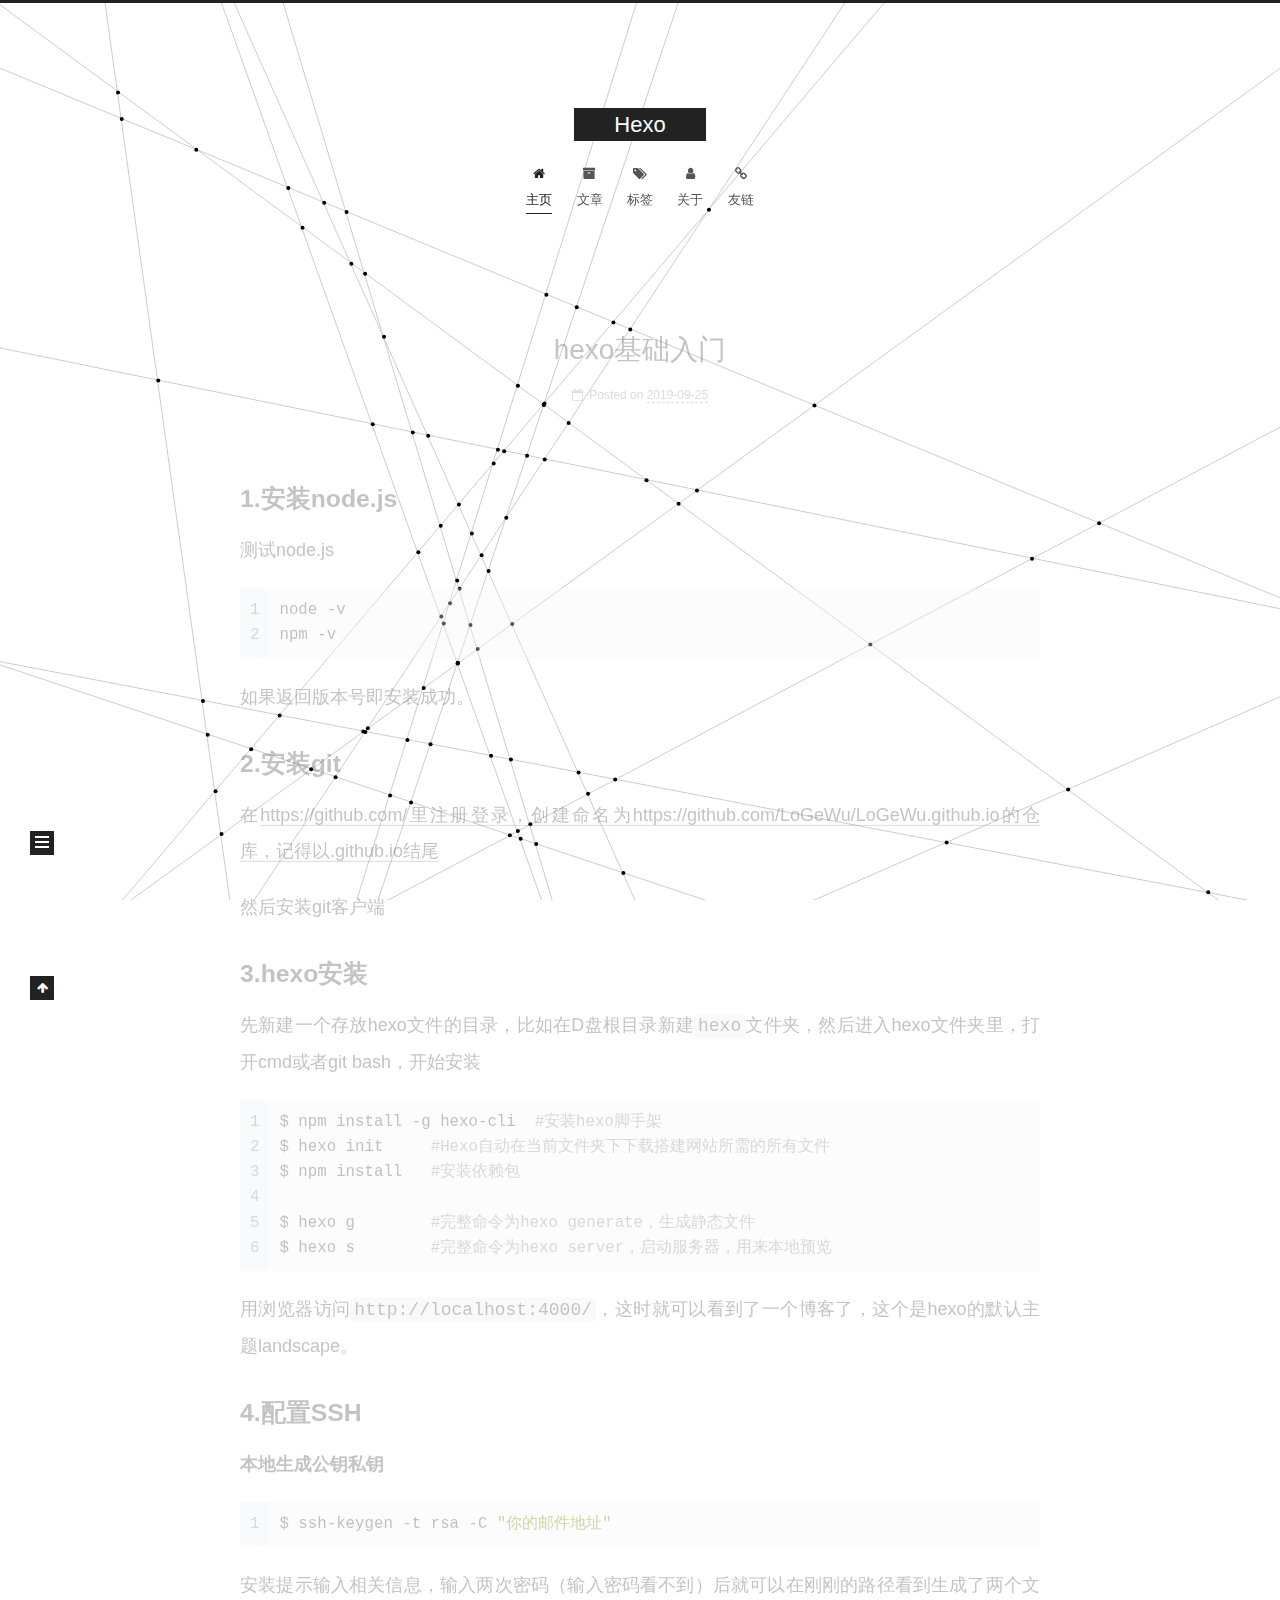
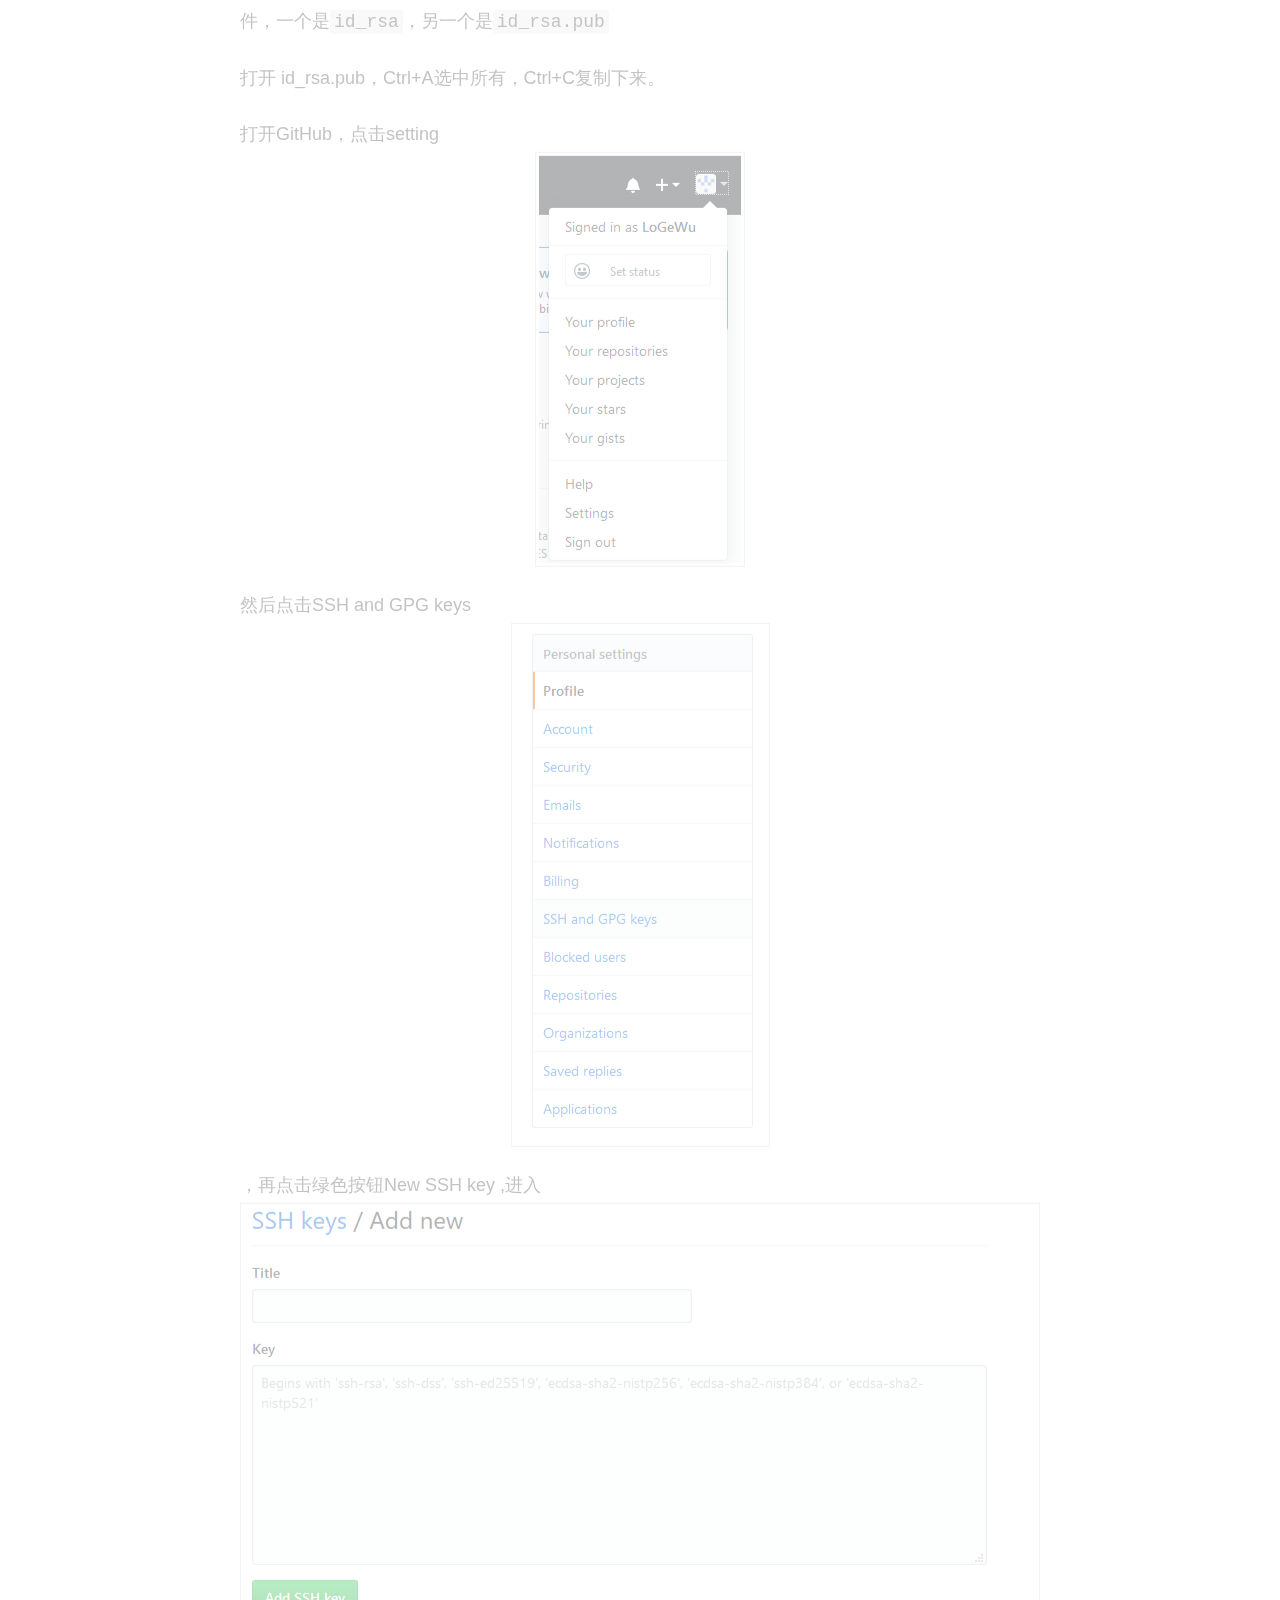
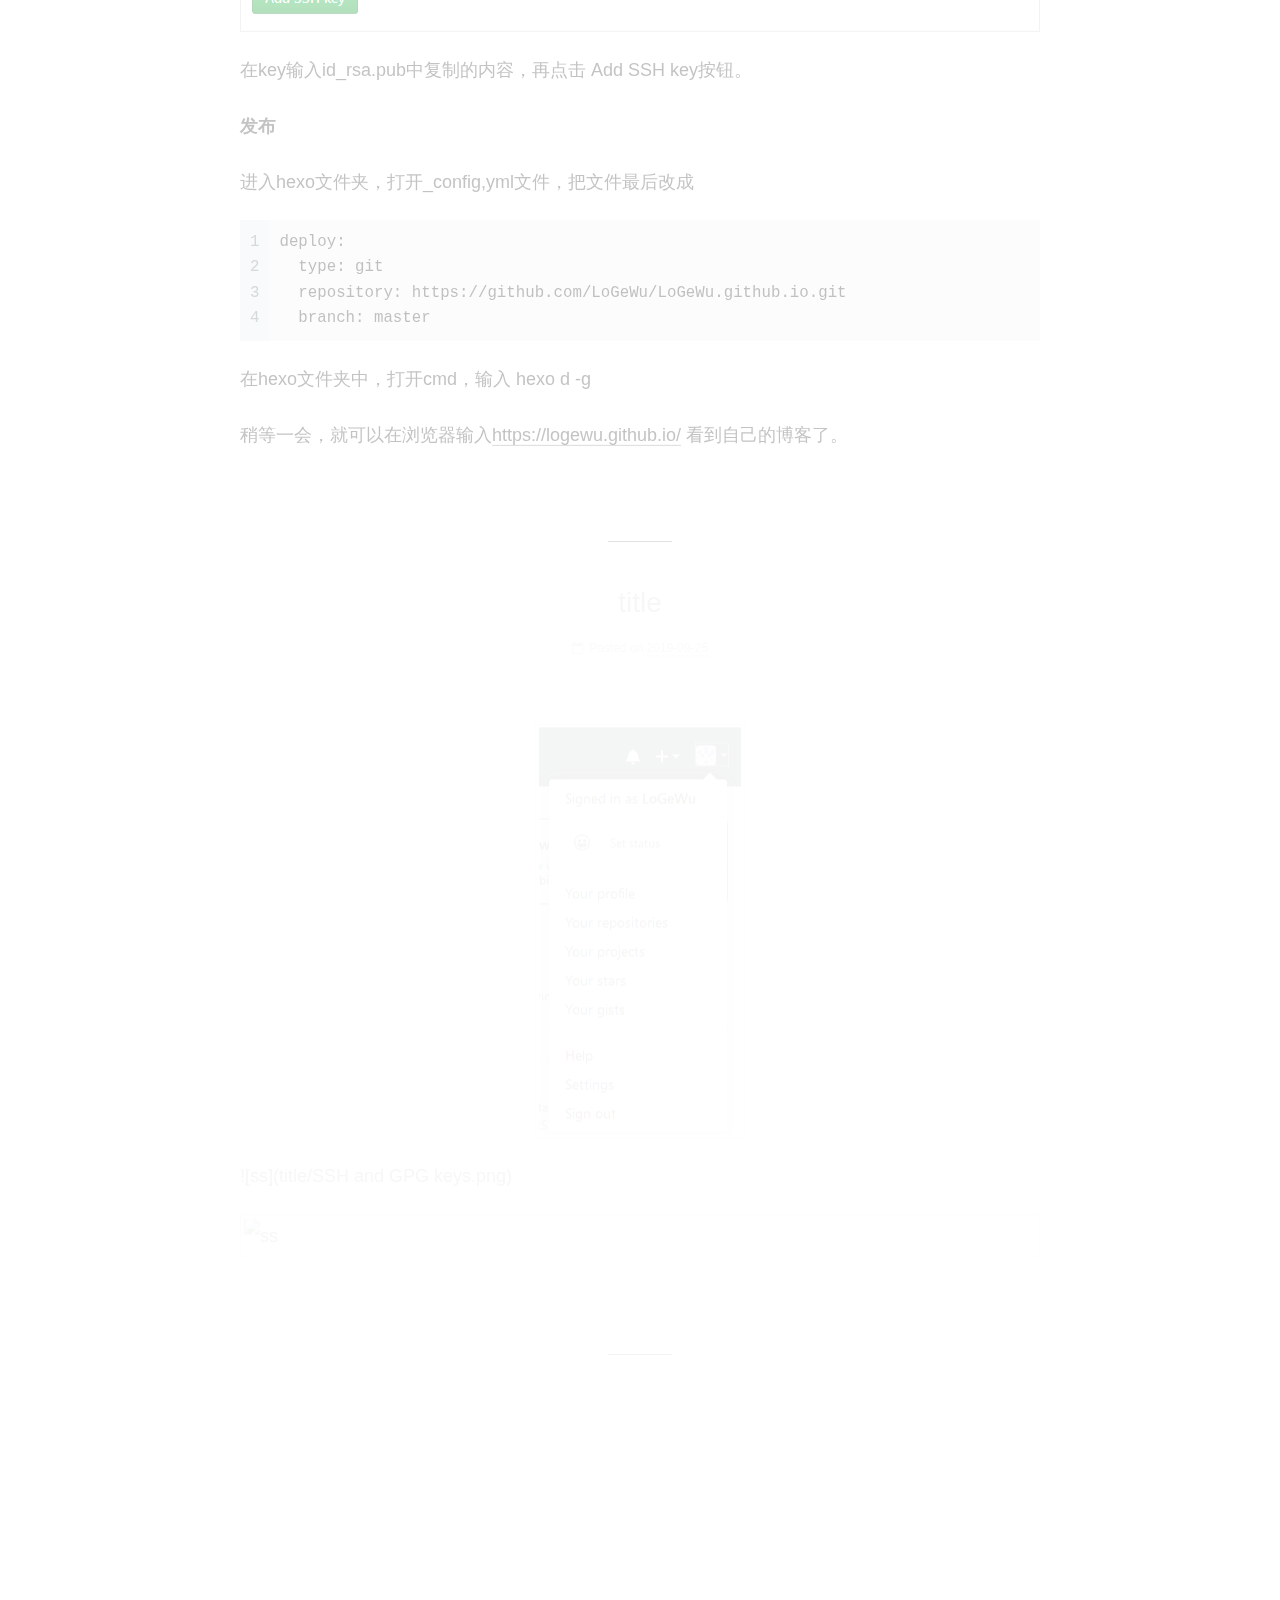
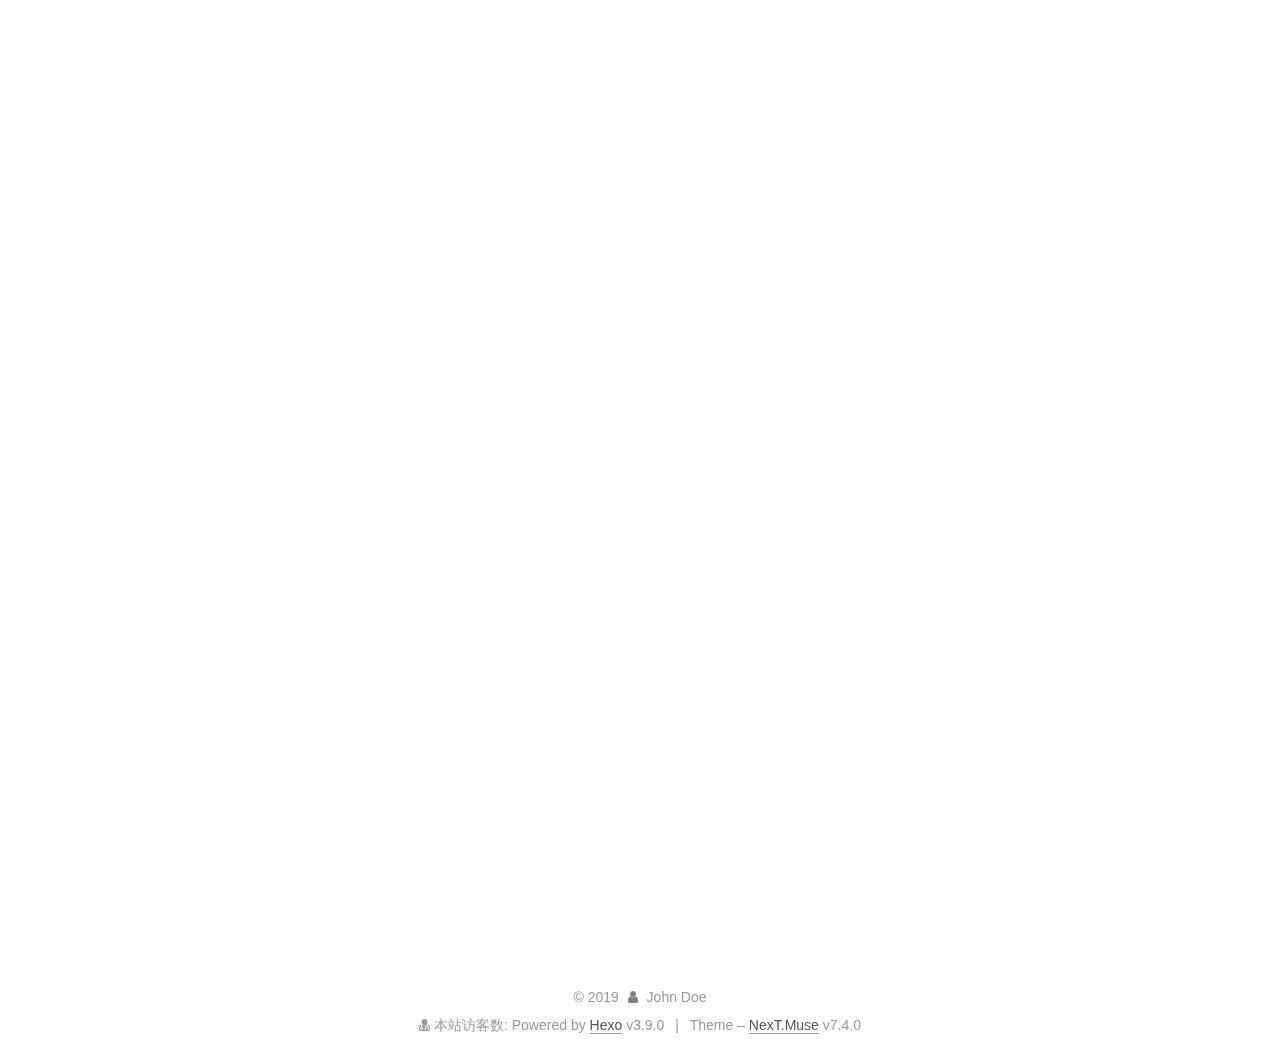
==== commit 12b125c7: "Site updated: 2019-09-26 17:48:29" ====
--- a/index.html
+++ b/index.html
@@ -14,6 +14,7 @@
   <link rel="icon" type="image/png" sizes="32x32" href="/images/favicon-32x32-next.png?v=7.4.0">
   <link rel="icon" type="image/png" sizes="16x16" href="/images/favicon-16x16-next.png?v=7.4.0">
   <link rel="mask-icon" href="/images/logo.svg?v=7.4.0" color="#222">
+  <link rel="alternate" href="/atom.xml" title="Hexo" type="application/atom+xml">
 
 <link rel="stylesheet" href="/css/main.css?v=7.4.0">
 
@@ -530,6 +531,11 @@
       </div>
     
   </nav>
+  <div class="feed-link motion-element">
+    <a href="/atom.xml" rel="alternate">
+      <i class="fa fa-rss"></i>RSS
+    </a>
+  </div>
 
 
 
@@ -625,7 +631,7 @@
     <div class="bg_content">
 		<canvas id="canvas"></canvas>
 	</div>
-</body>
+<script src="/live2dw/lib/L2Dwidget.min.js?094cbace49a39548bed64abff5988b05"></script><script>L2Dwidget.init({"pluginRootPath":"live2dw/","pluginJsPath":"lib/","pluginModelPath":"assets/","model":{"jsonPath":"live2d-widget-model-wanko"},"display":{"position":"right","width":150,"height":300},"mobile":{"show":true},"log":false,"tagMode":false});</script></body>
 </html>
   <!-- 页面点击小红心 -->
 <script type="text/javascript" src="/js/src/clicklove.js"></script>
--- a/css/main.css
+++ b/css/main.css
@@ -1674,7 +1674,7 @@
 }
 .links-of-author a::before,
 .links-of-author span.exturl::before {
-  background: #fcffbb;
+  background: #a31bff;
   border-radius: 50%;
   content: ' ';
   display: inline-block;
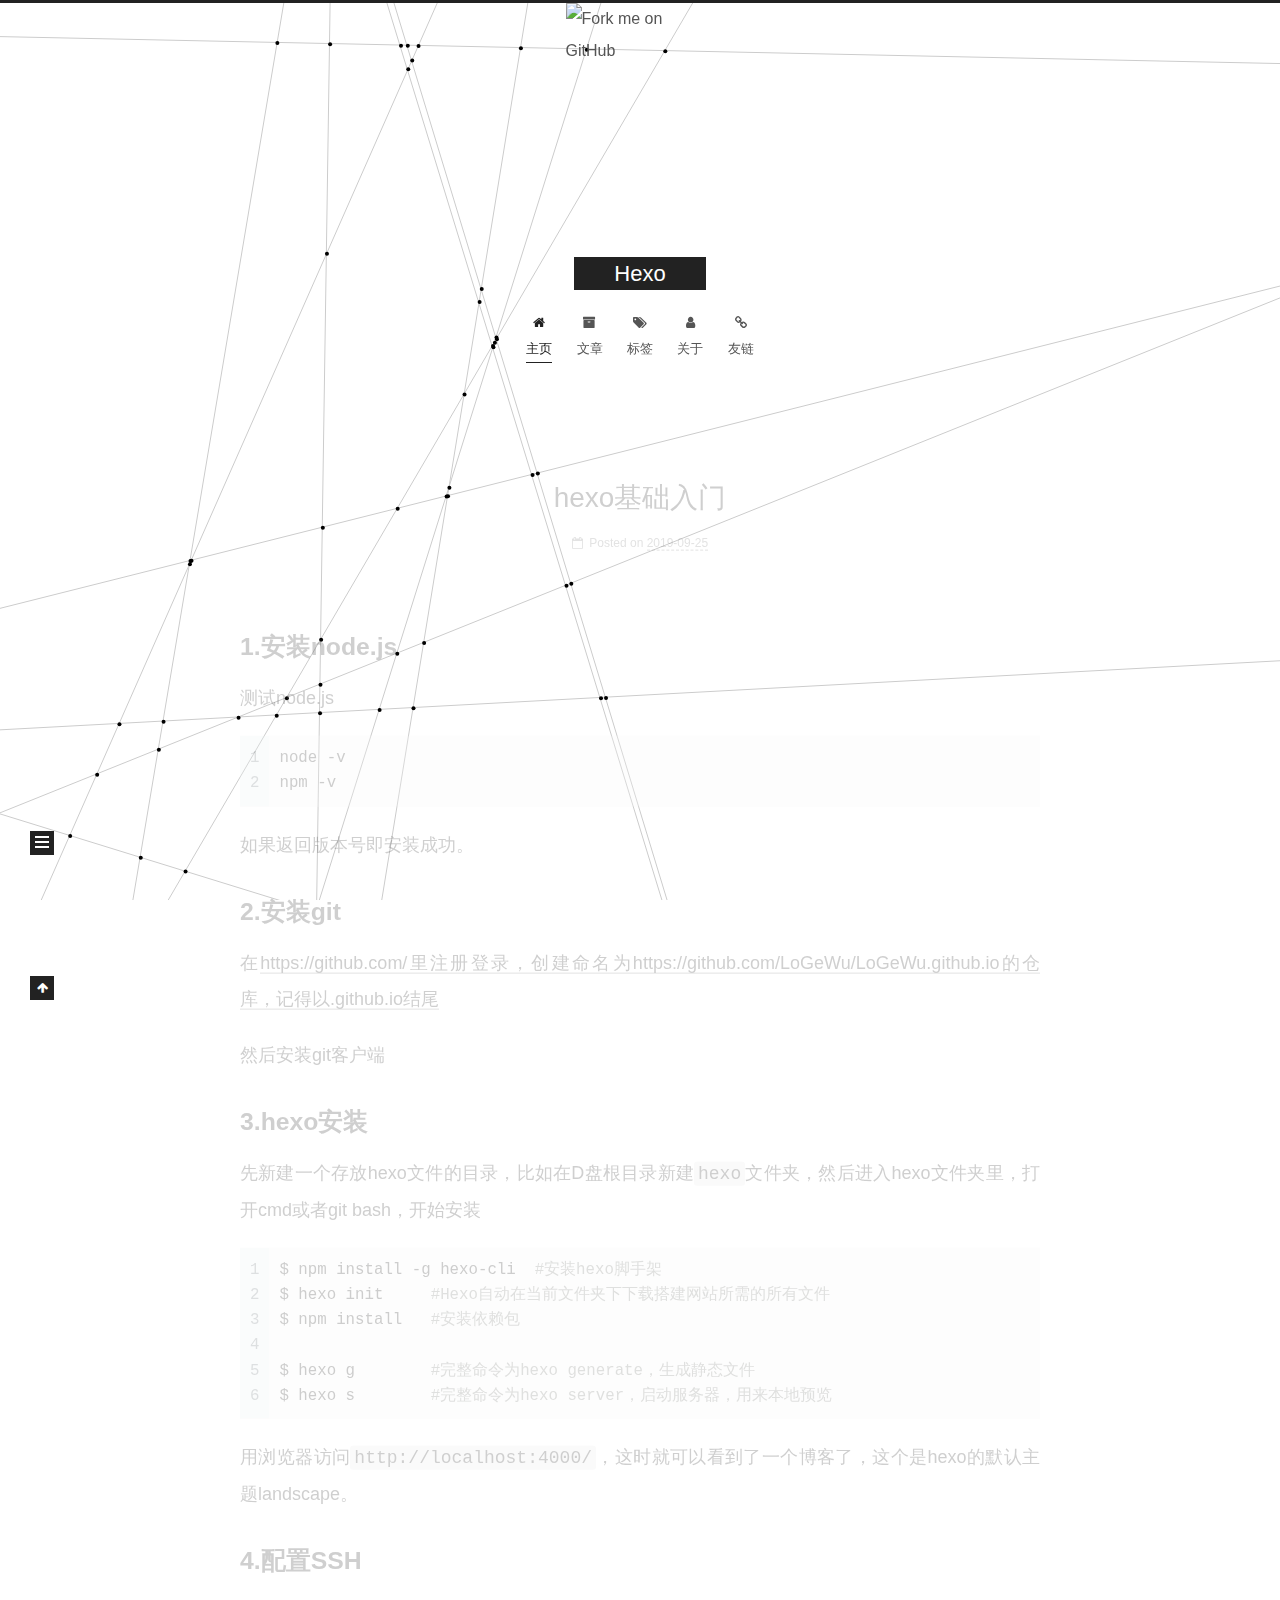
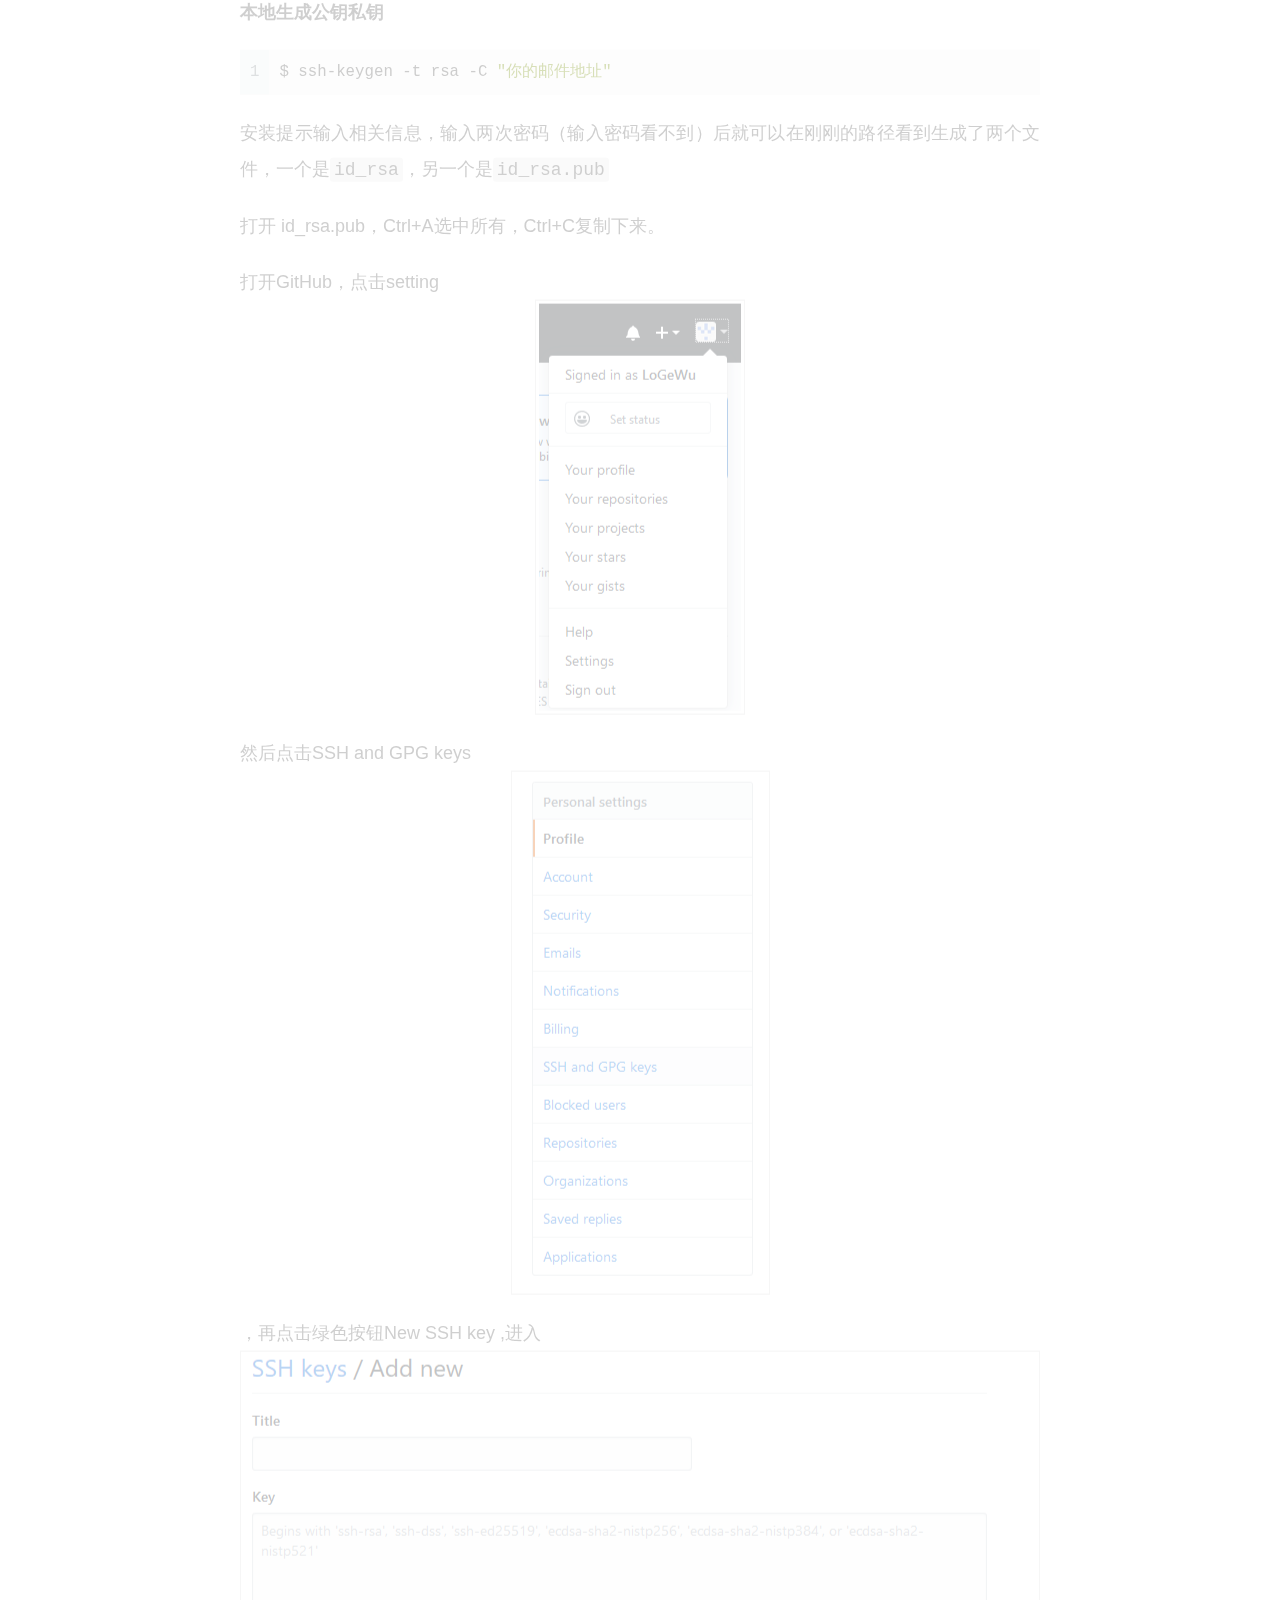
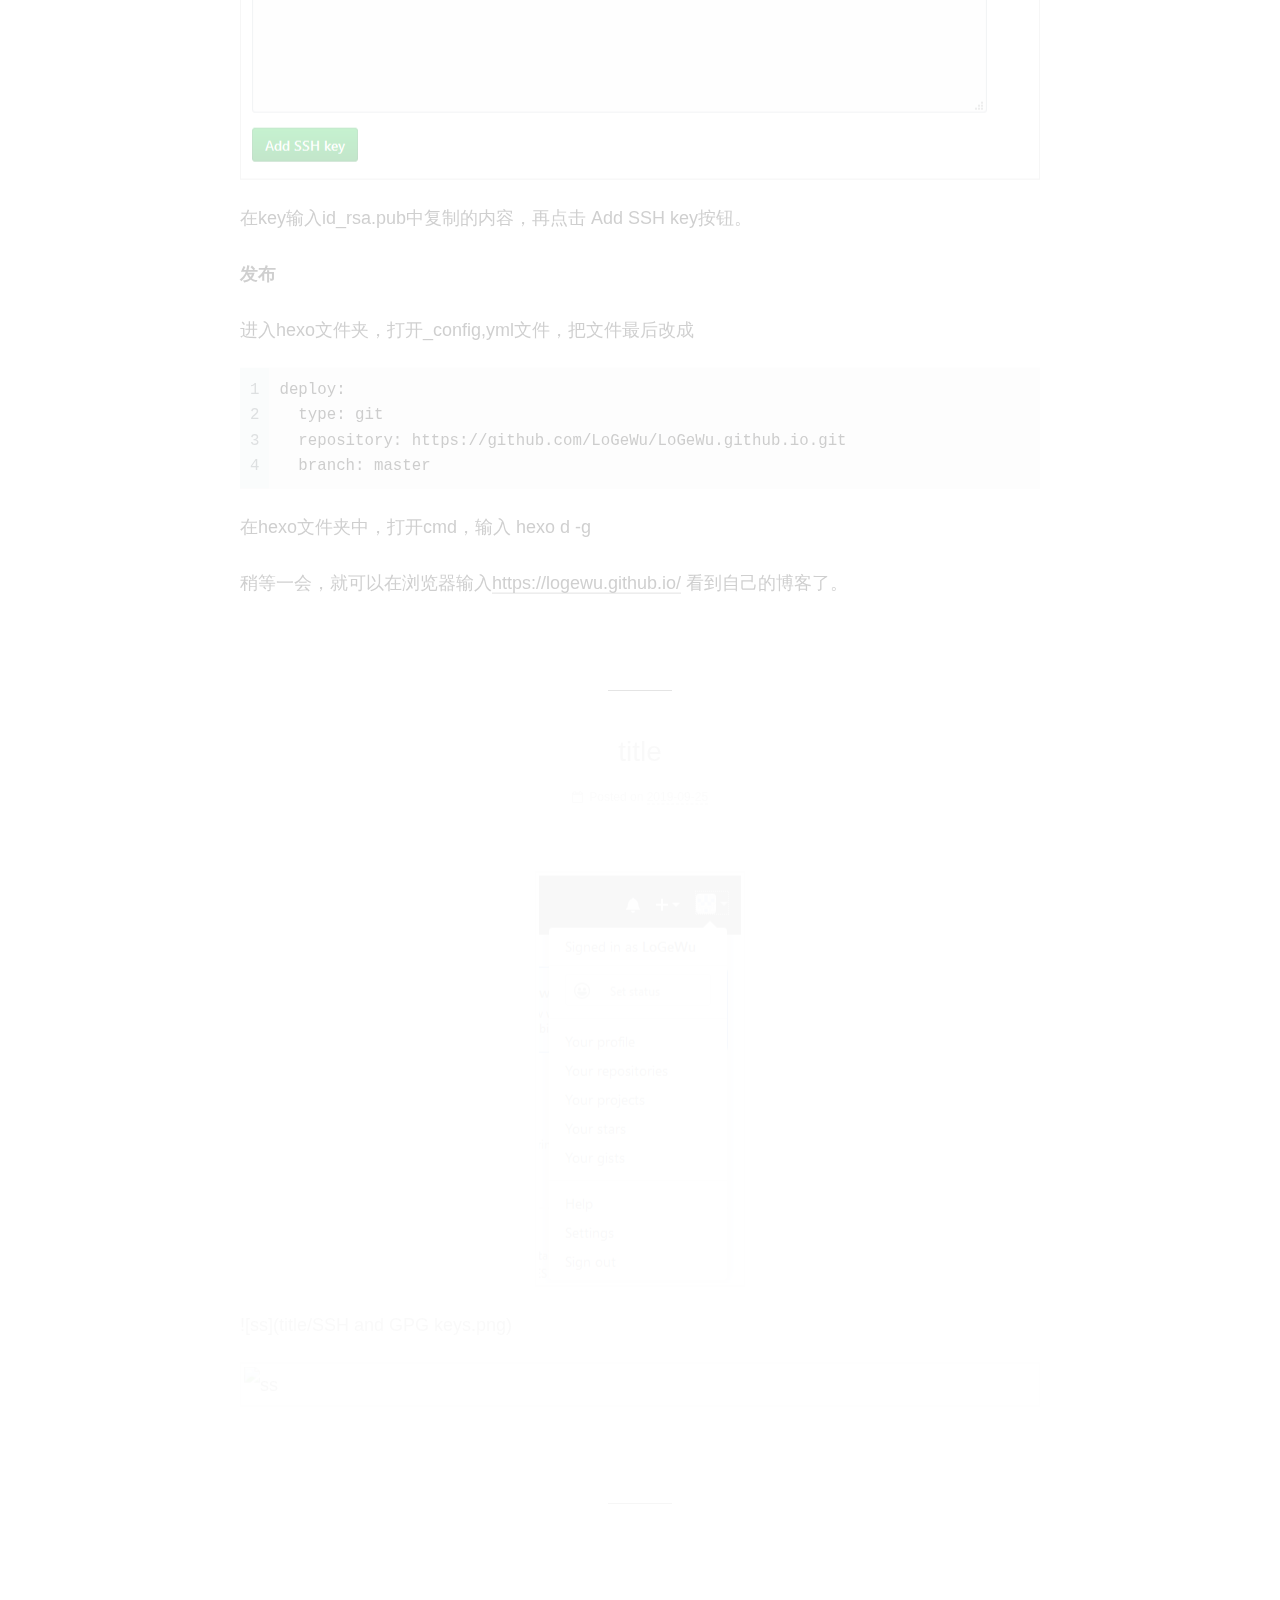
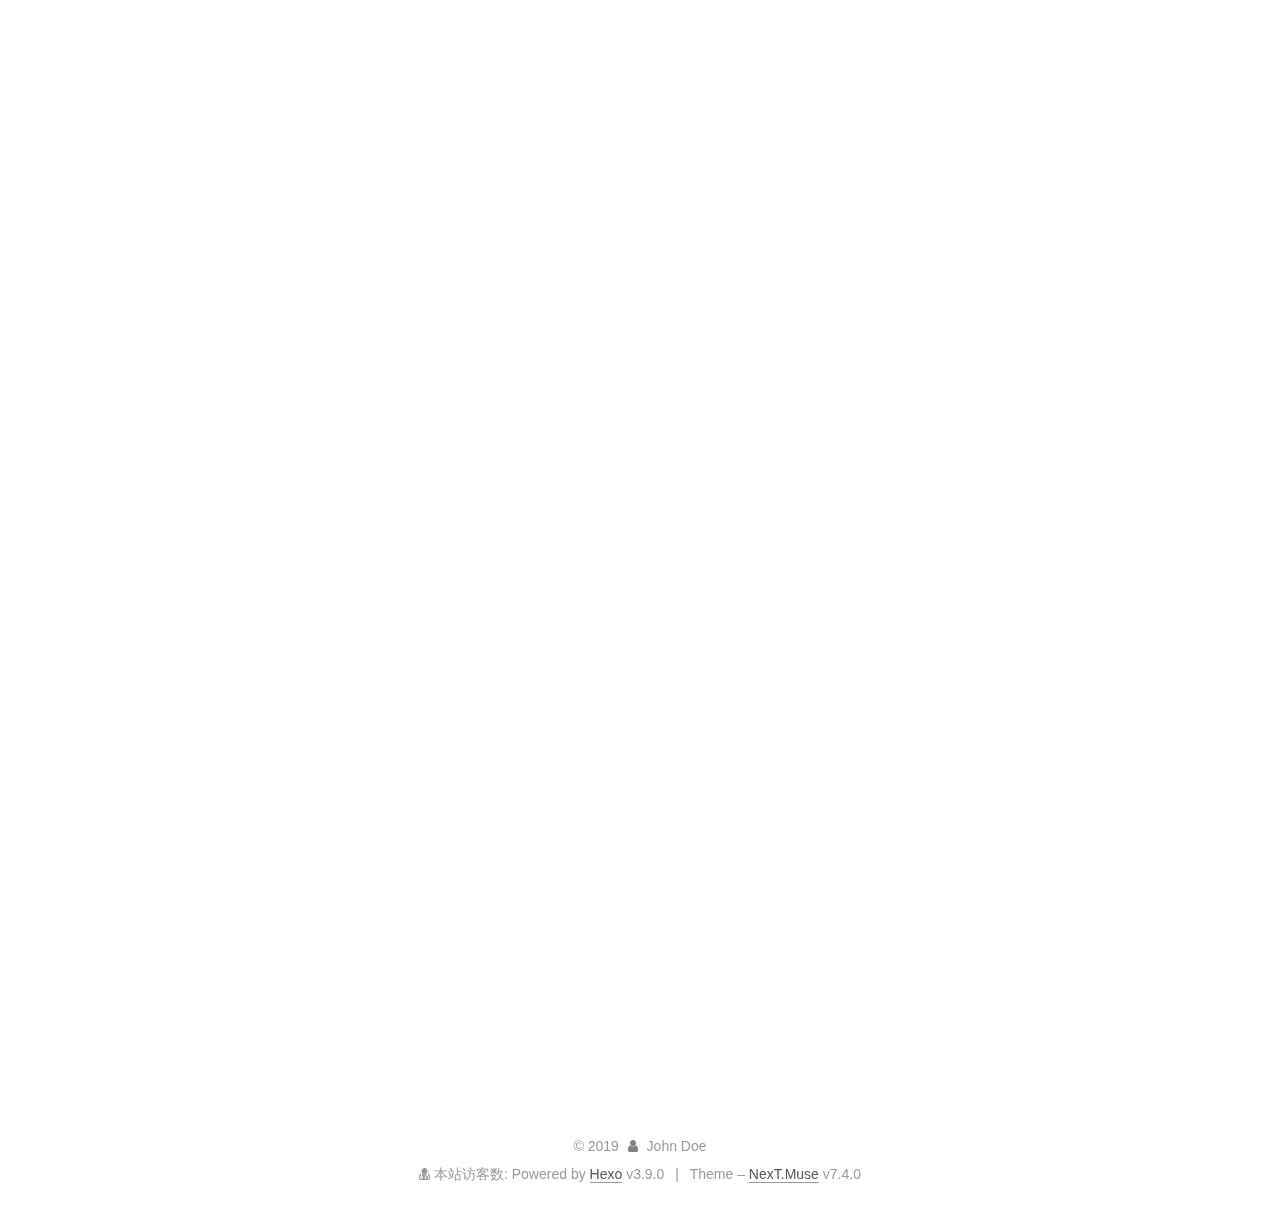
==== commit 1771f5df: "Site updated: 2019-09-27 14:48:46" ====
--- a/index.html
+++ b/index.html
@@ -120,6 +120,10 @@
   <div class="container use-motion">
     <div class="headband"></div>
 
+	<a href="https://github.com/LoGeWu/LoGeWu.github.io"><img width="149" height="149" 
+	src="https://github.blog/wp-content/uploads/2008/12/forkme_right_orange_ff7600.png?resize=149%2C149" 
+	class="attachment-full size-full" alt="Fork me on GitHub" data-recalc-dims="1"></a>
+
     <header id="header" class="header" itemscope itemtype="http://schema.org/WPHeader">
       <div class="header-inner"><div class="site-brand-container">
   <div class="site-meta">
--- a/css/main.css
+++ b/css/main.css
@@ -1674,7 +1674,7 @@
 }
 .links-of-author a::before,
 .links-of-author span.exturl::before {
-  background: #a31bff;
+  background: #22ffc4;
   border-radius: 50%;
   content: ' ';
   display: inline-block;
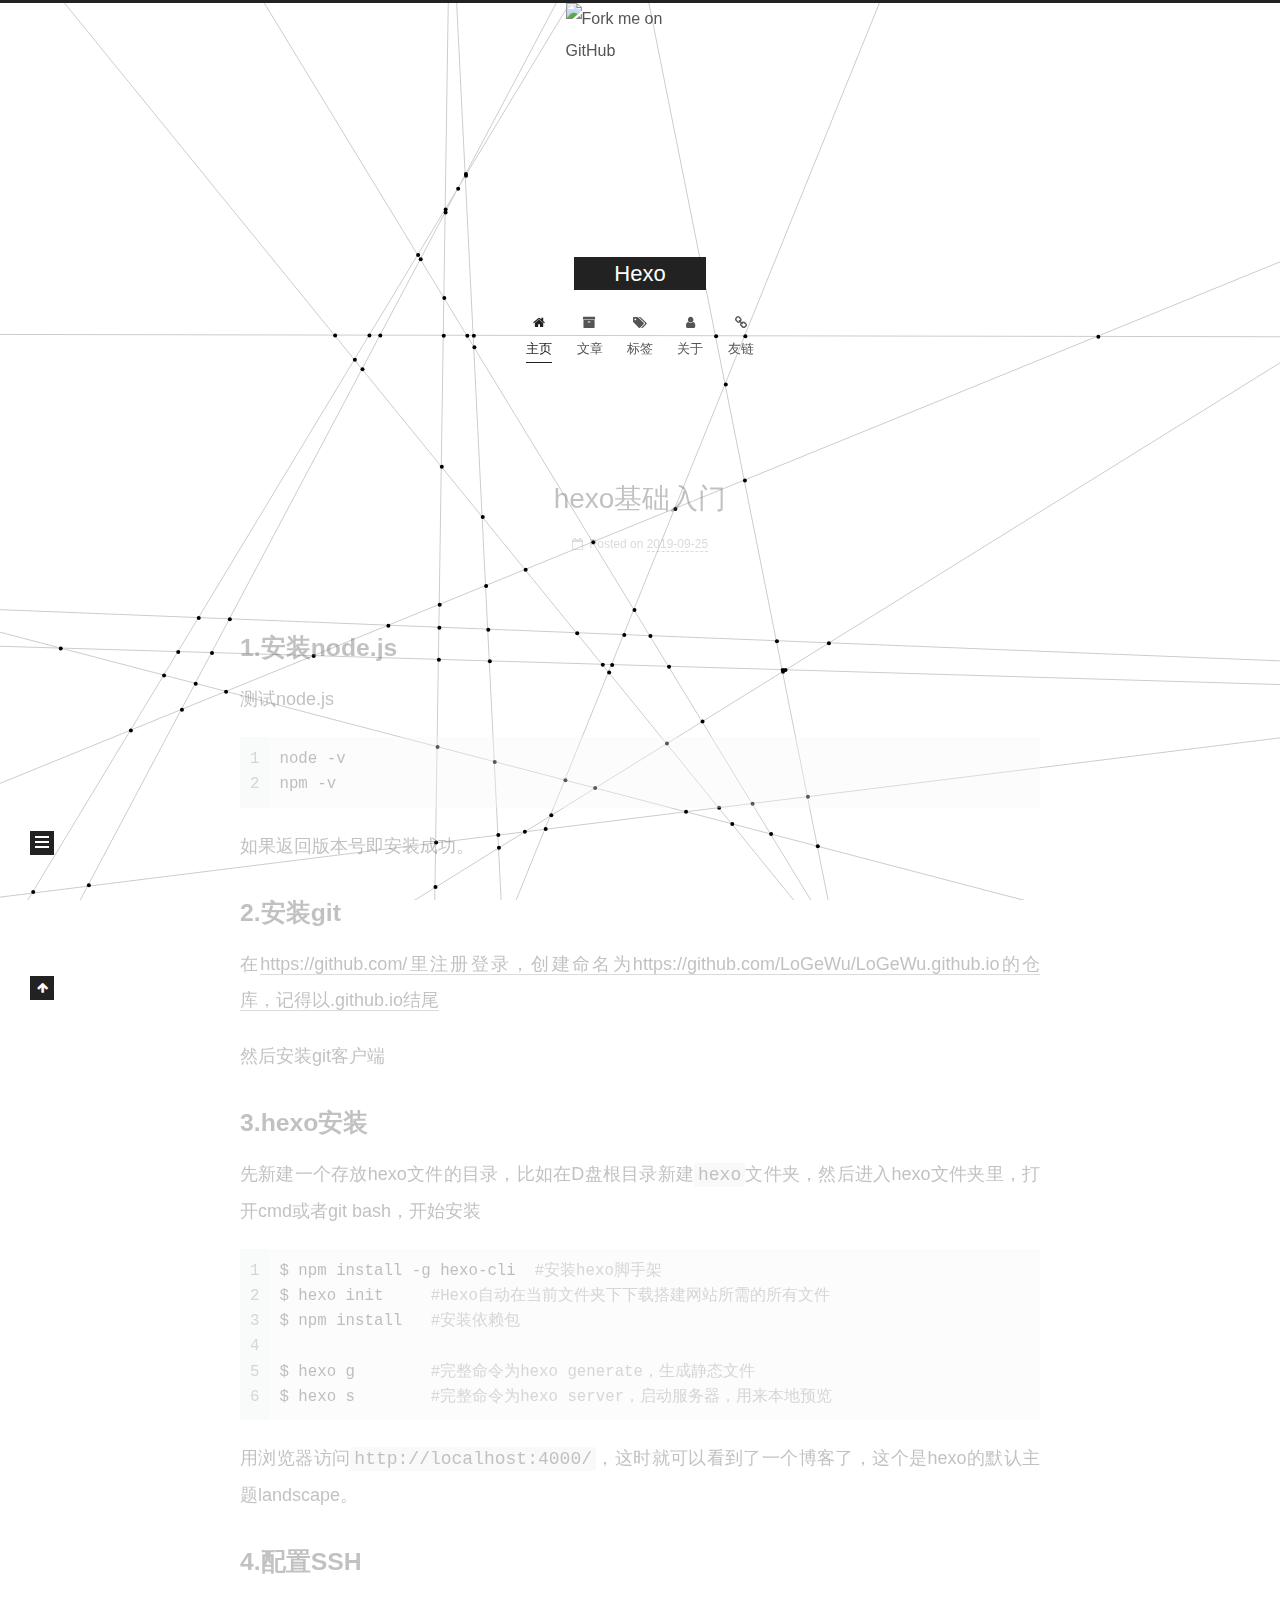
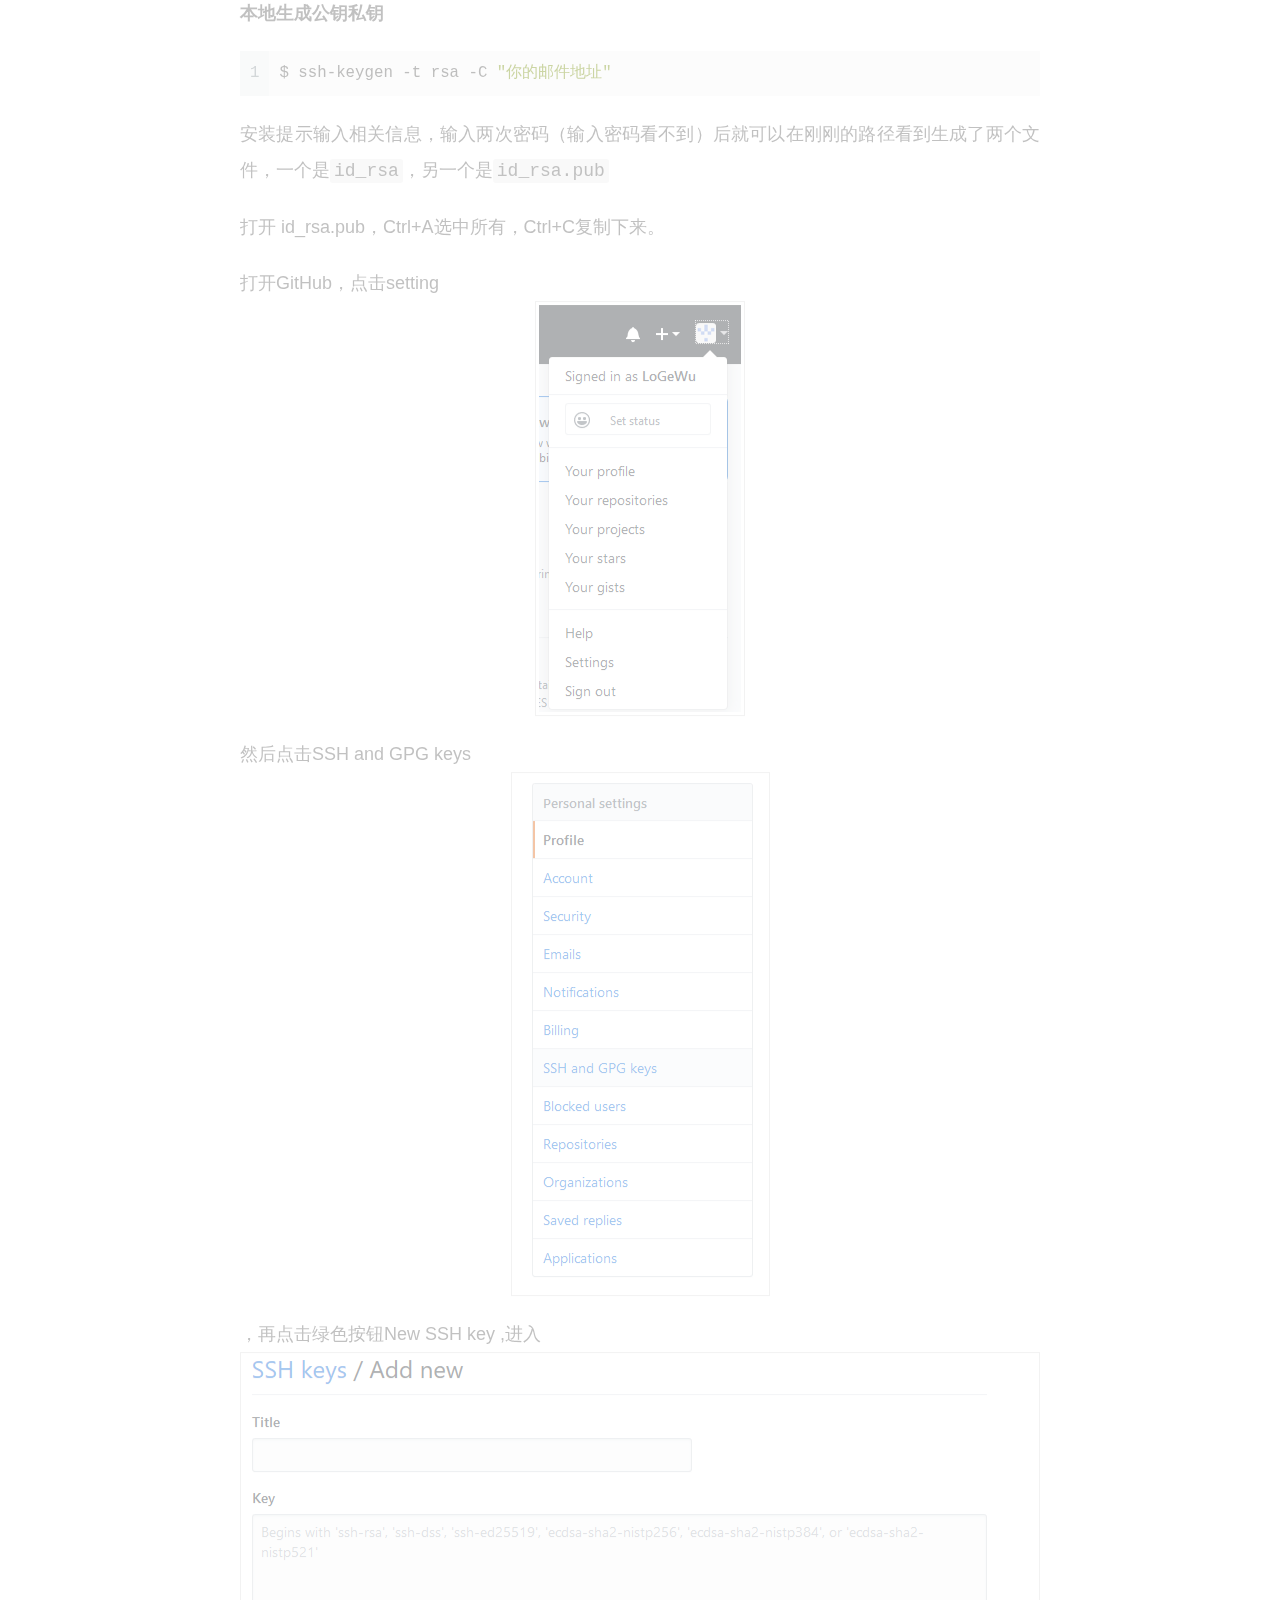
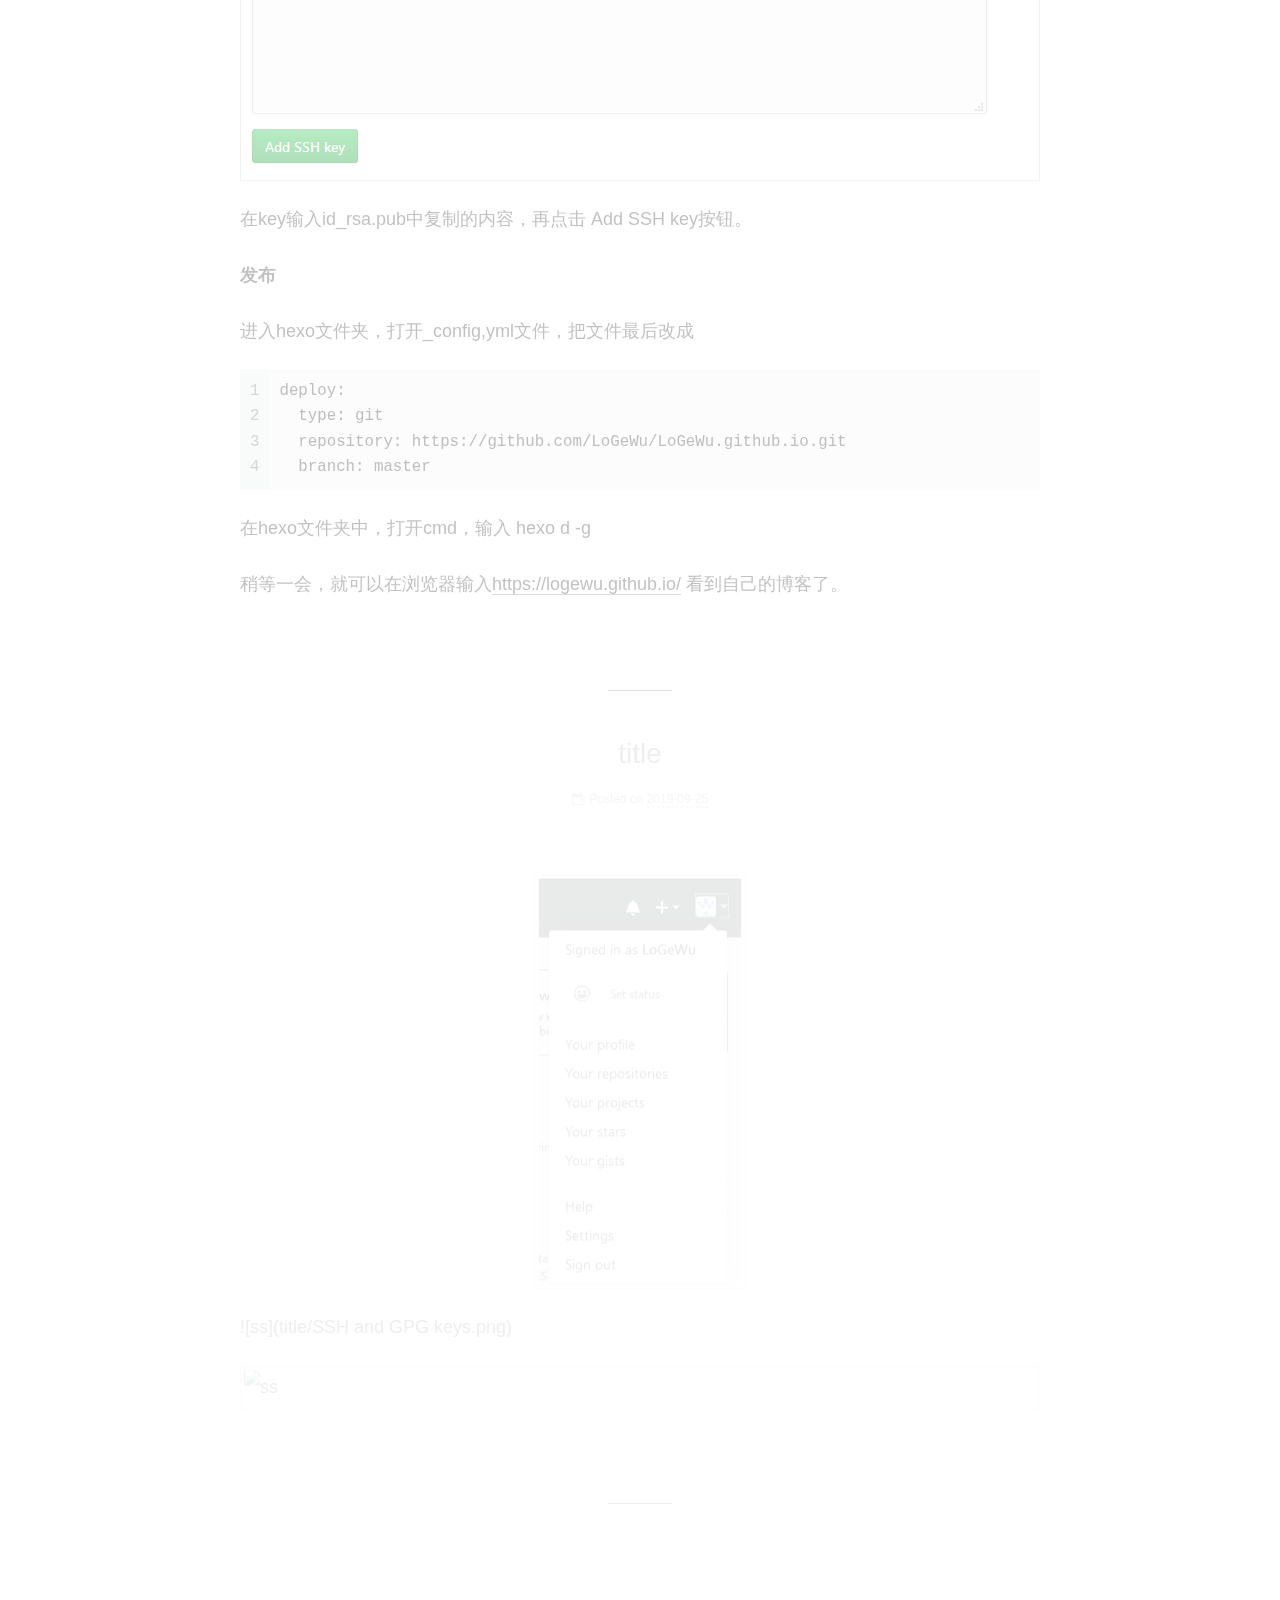
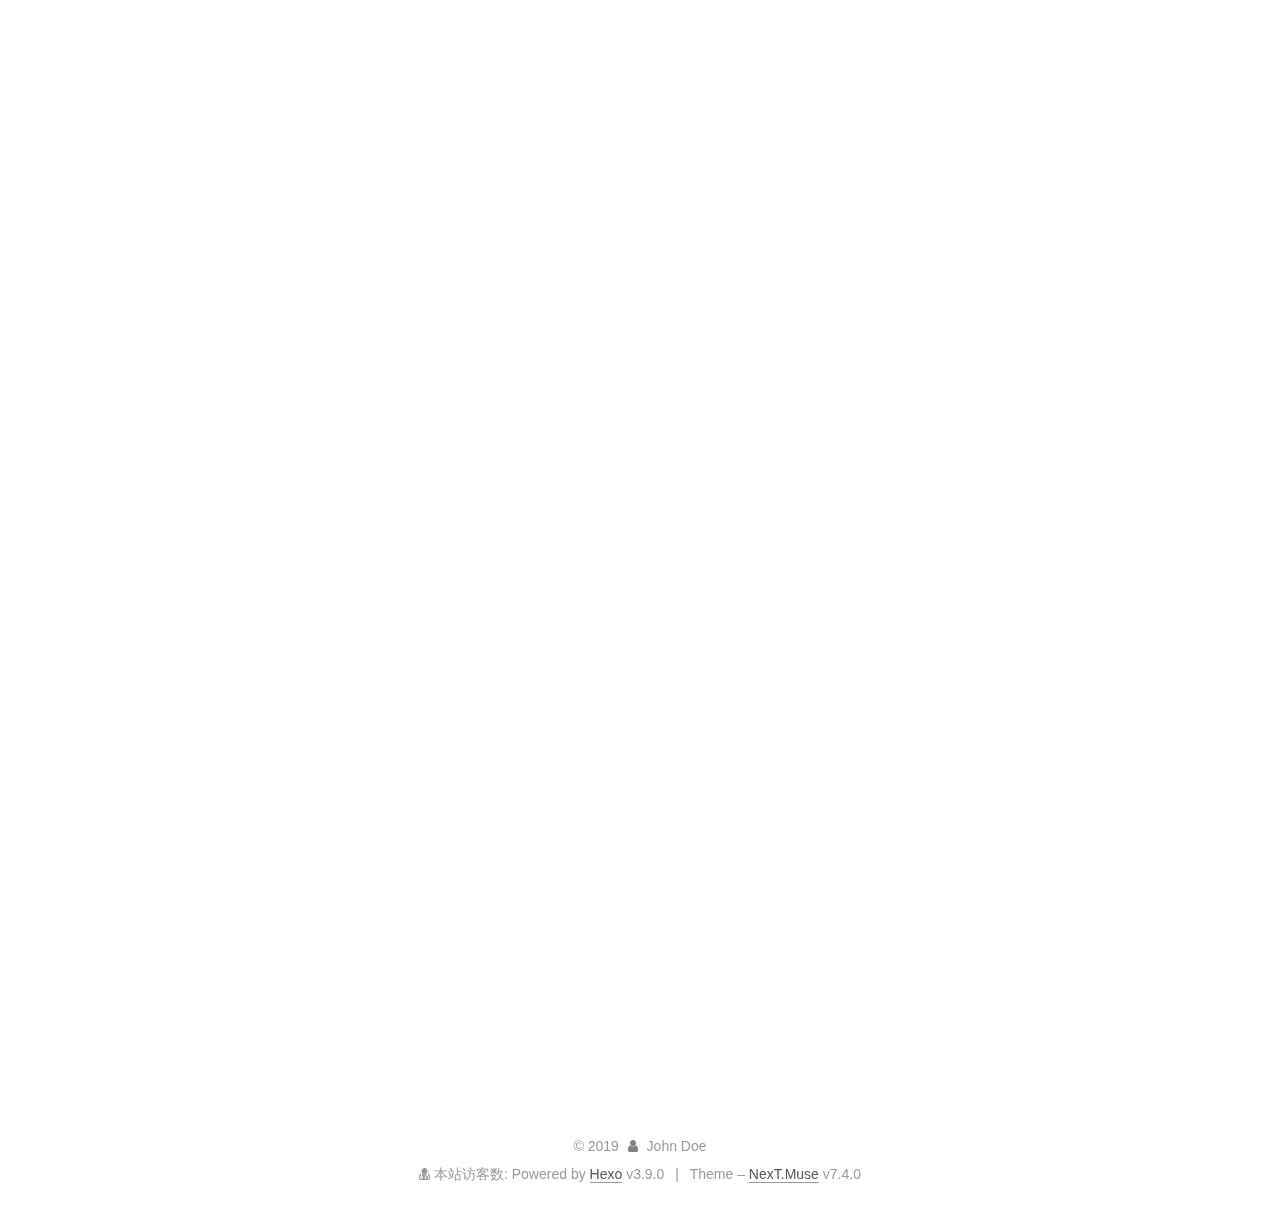
==== commit 65f36fc6: "Site updated: 2019-09-27 14:54:00" ====
--- a/index.html
+++ b/index.html
@@ -119,9 +119,8 @@
   
   <div class="container use-motion">
     <div class="headband"></div>
-
 	<a href="https://github.com/LoGeWu/LoGeWu.github.io"><img width="149" height="149" 
-	src="https://github.blog/wp-content/uploads/2008/12/forkme_right_orange_ff7600.png?resize=149%2C149" 
+	src="https://github.blog/wp-content/uploads/2008/12/forkme_left_red_aa0000.png?resize=149%2C149" 
 	class="attachment-full size-full" alt="Fork me on GitHub" data-recalc-dims="1"></a>
 
     <header id="header" class="header" itemscope itemtype="http://schema.org/WPHeader">
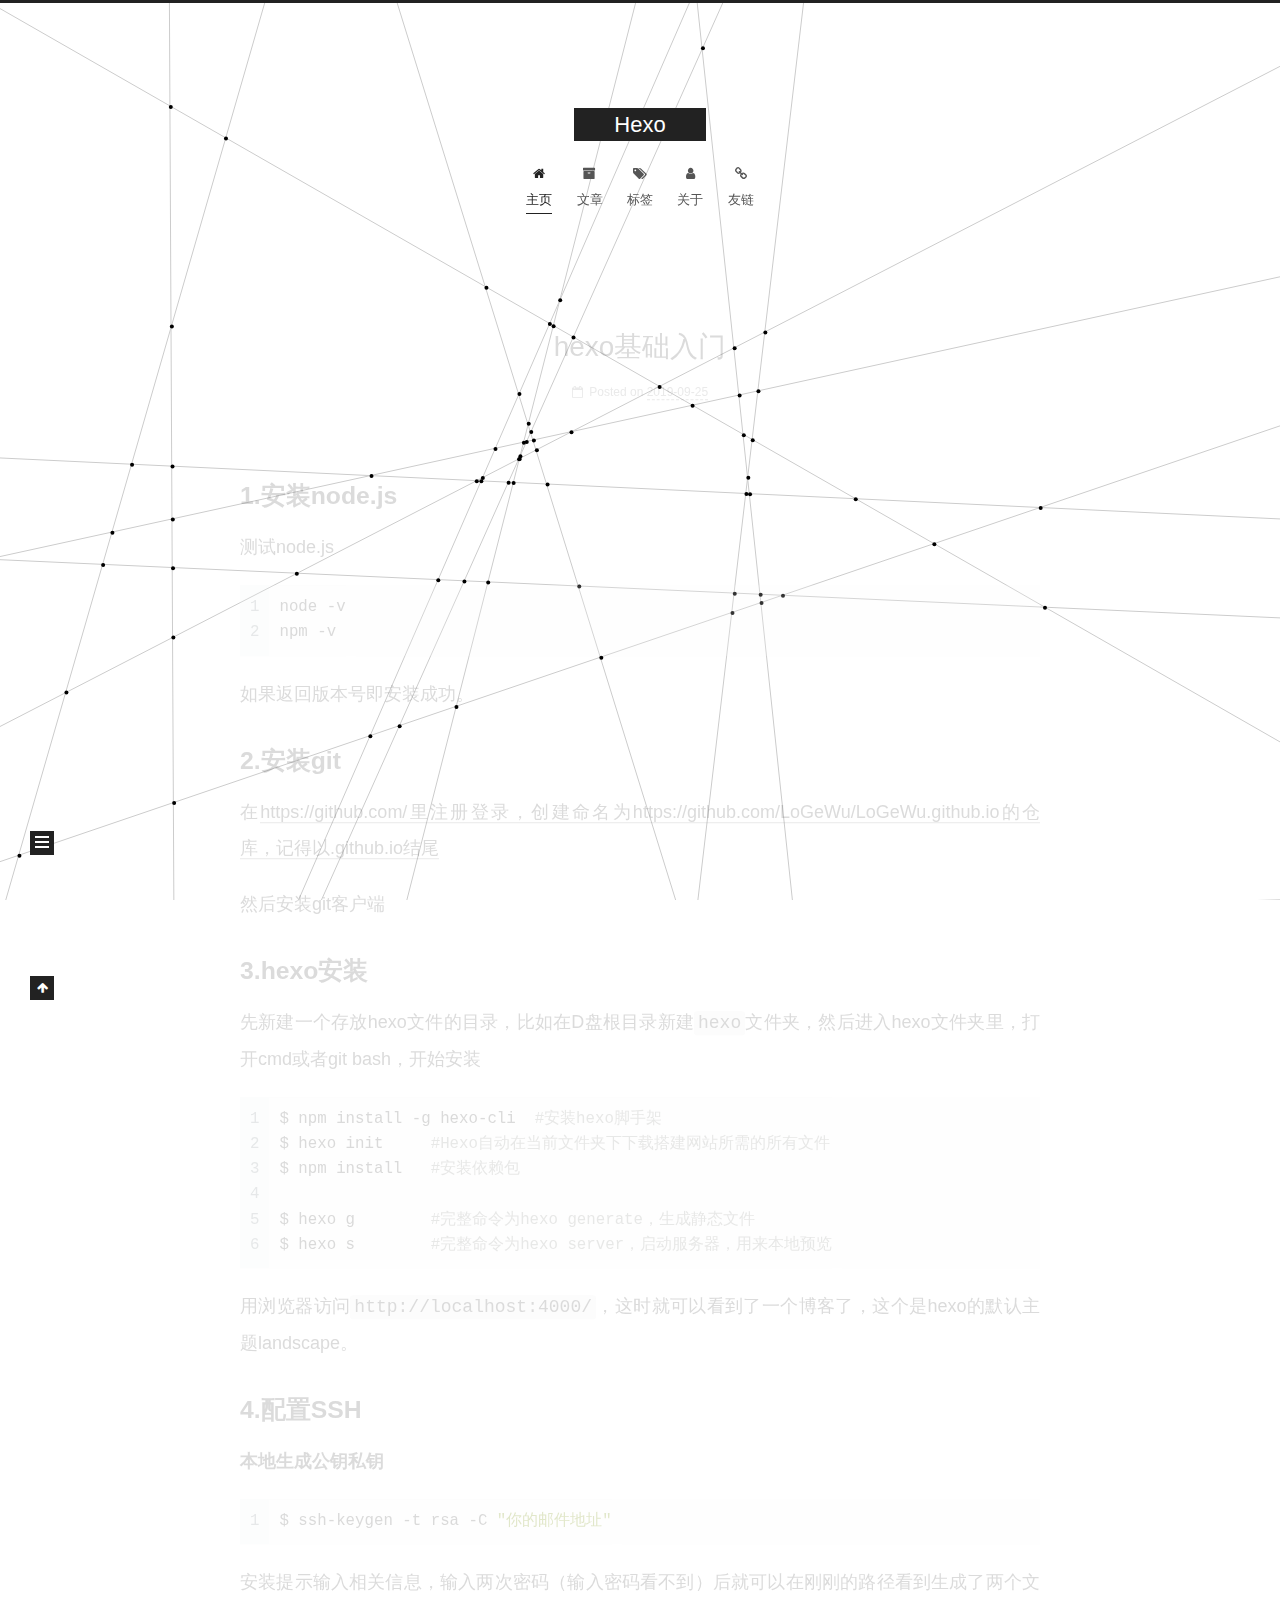
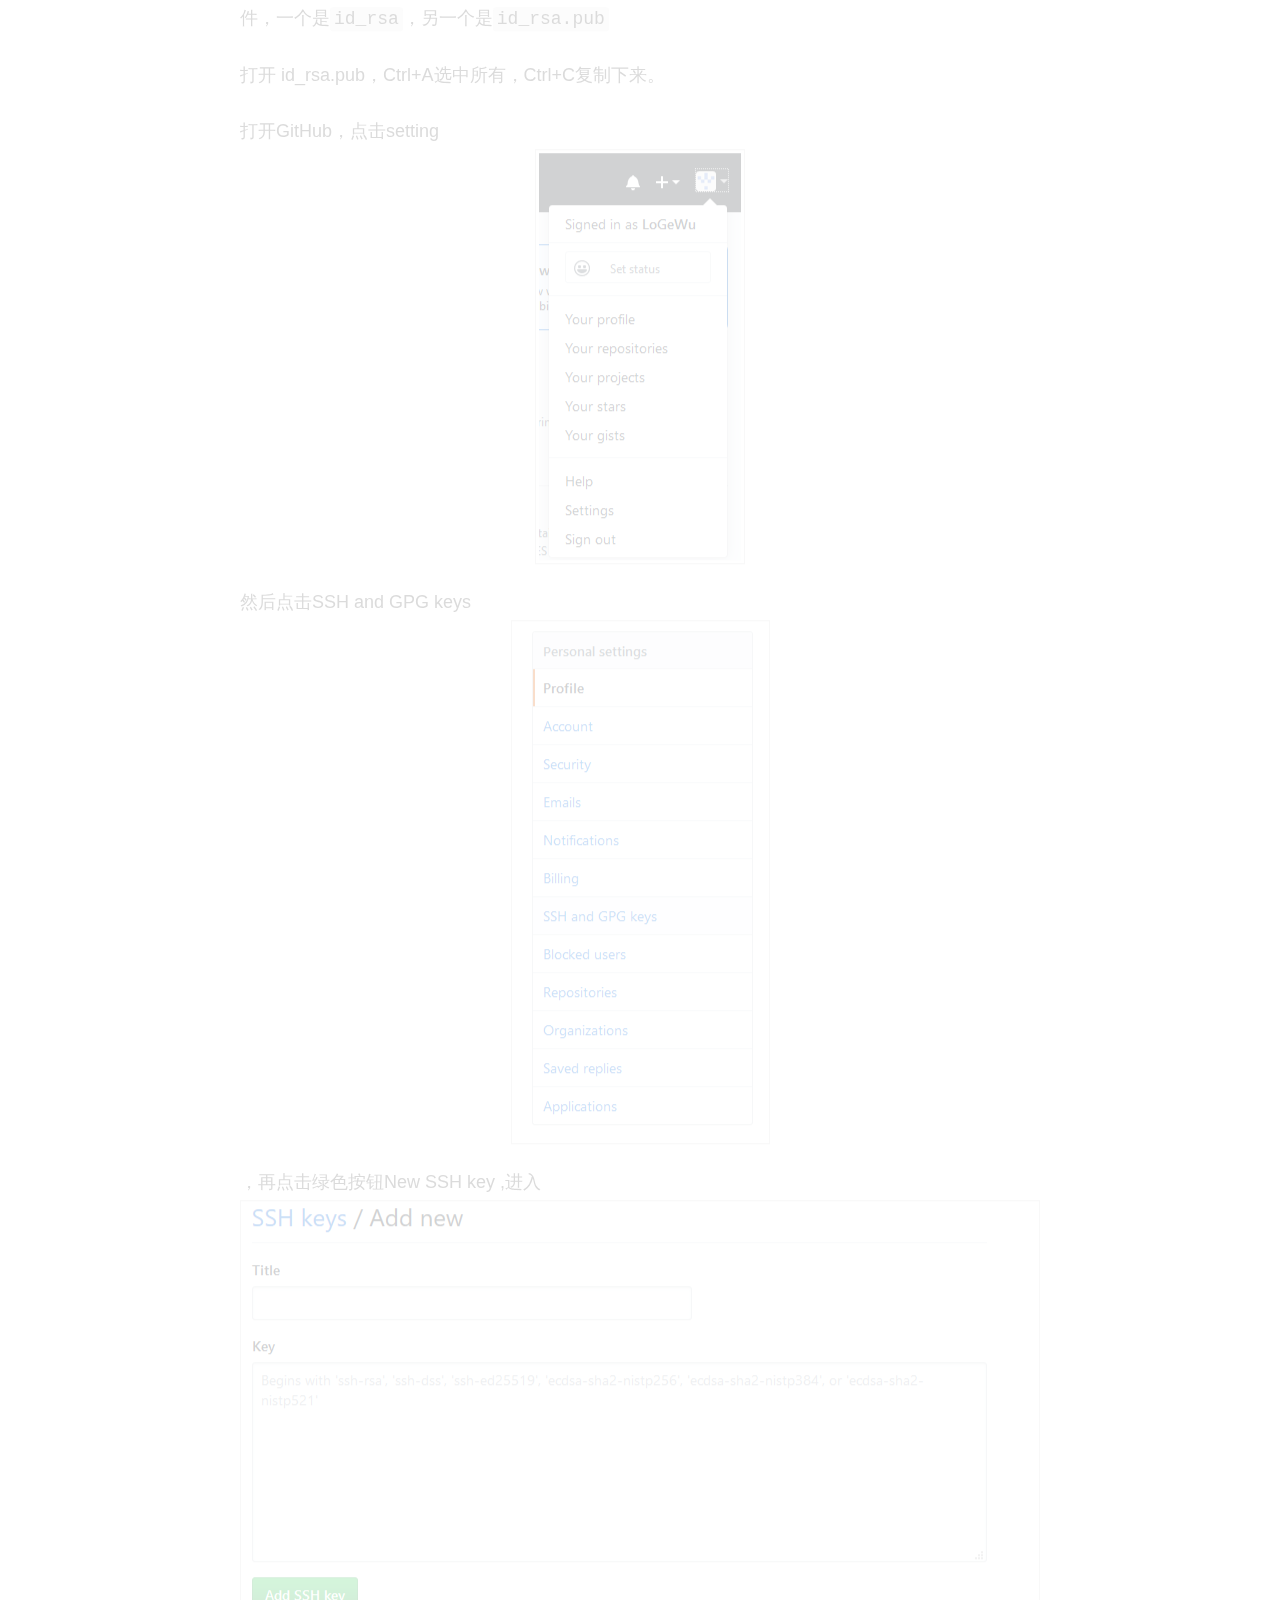
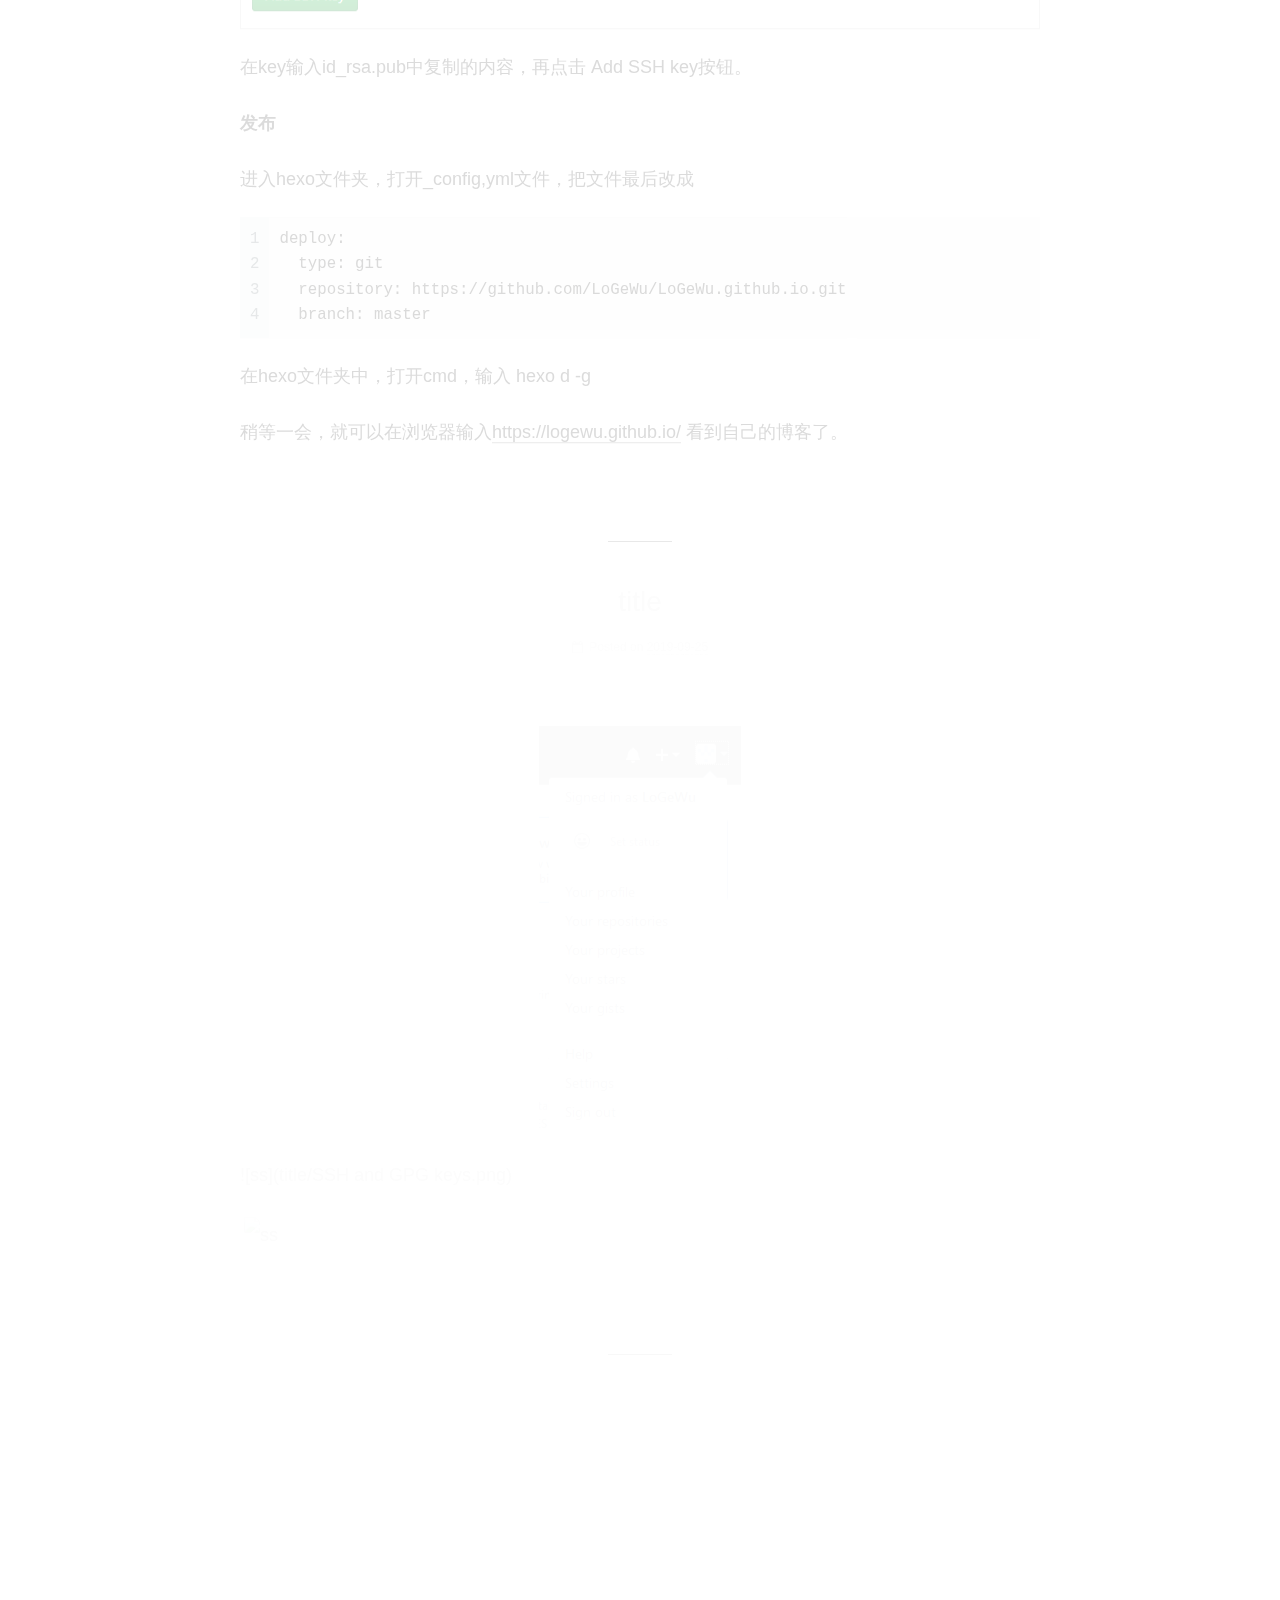
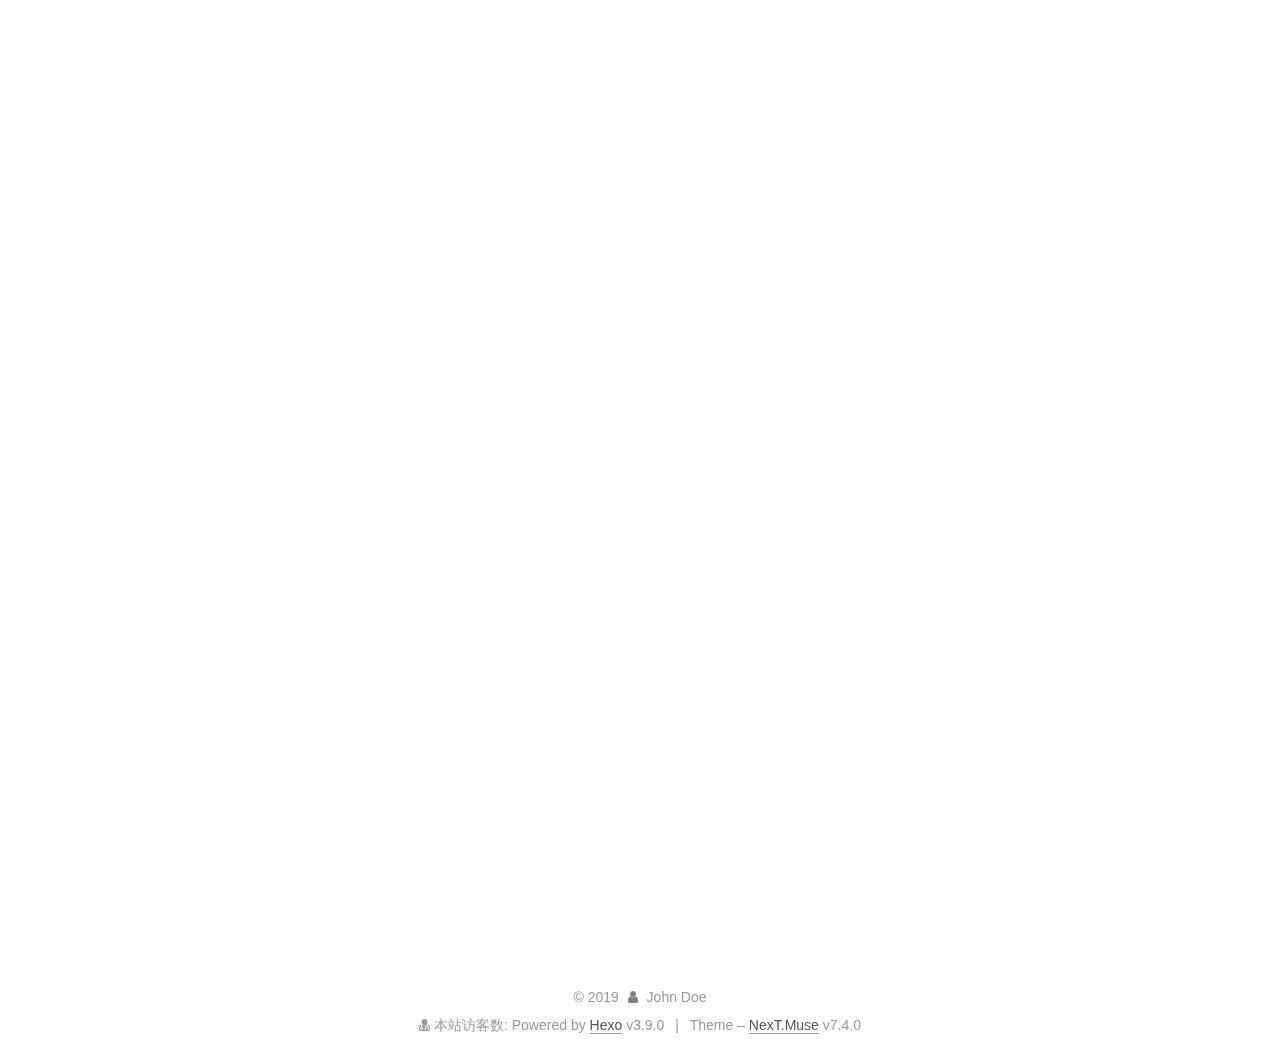
==== commit c003bf44: "Site updated: 2019-09-27 15:00:57" ====
--- a/index.html
+++ b/index.html
@@ -119,9 +119,6 @@
   
   <div class="container use-motion">
     <div class="headband"></div>
-	<a href="https://github.com/LoGeWu/LoGeWu.github.io"><img width="149" height="149" 
-	src="https://github.blog/wp-content/uploads/2008/12/forkme_left_red_aa0000.png?resize=149%2C149" 
-	class="attachment-full size-full" alt="Fork me on GitHub" data-recalc-dims="1"></a>
 
     <header id="header" class="header" itemscope itemtype="http://schema.org/WPHeader">
       <div class="header-inner"><div class="site-brand-container">
--- a/css/main.css
+++ b/css/main.css
@@ -1674,7 +1674,7 @@
 }
 .links-of-author a::before,
 .links-of-author span.exturl::before {
-  background: #22ffc4;
+  background: #abc101;
   border-radius: 50%;
   content: ' ';
   display: inline-block;
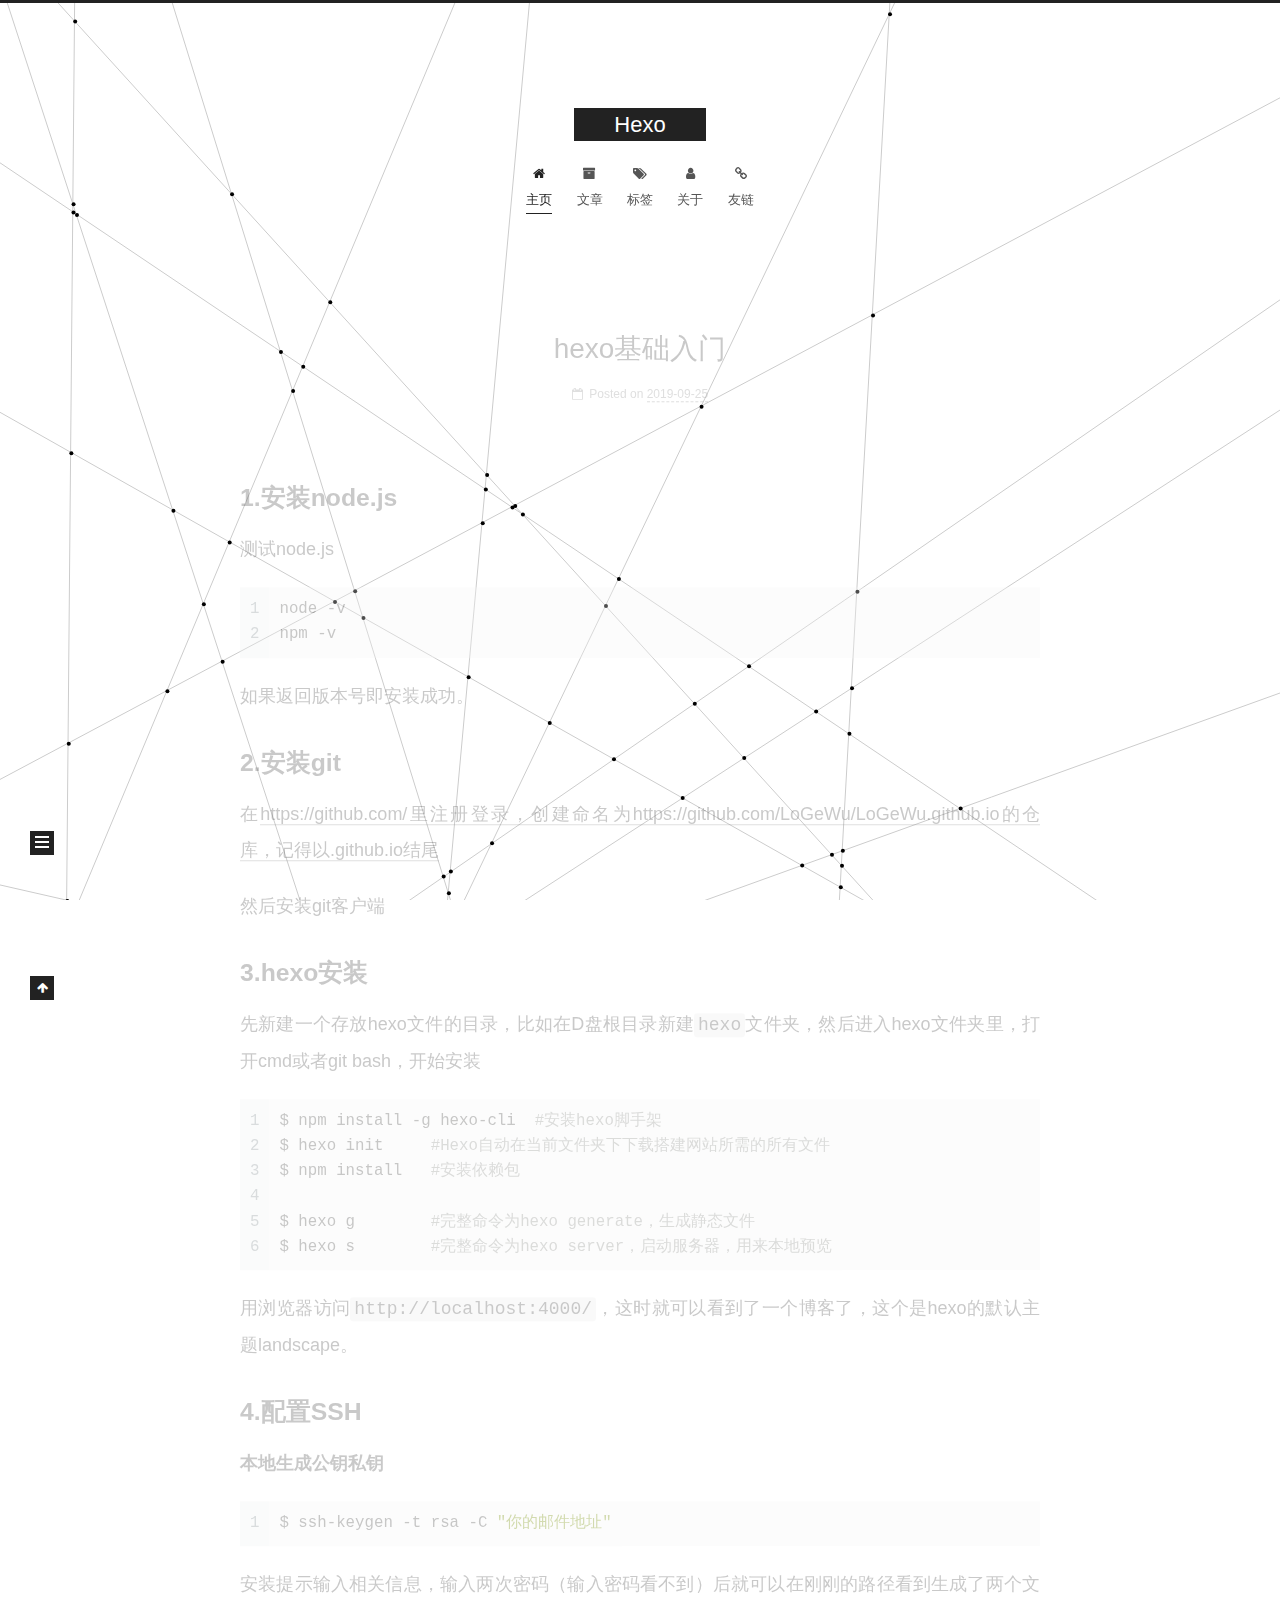
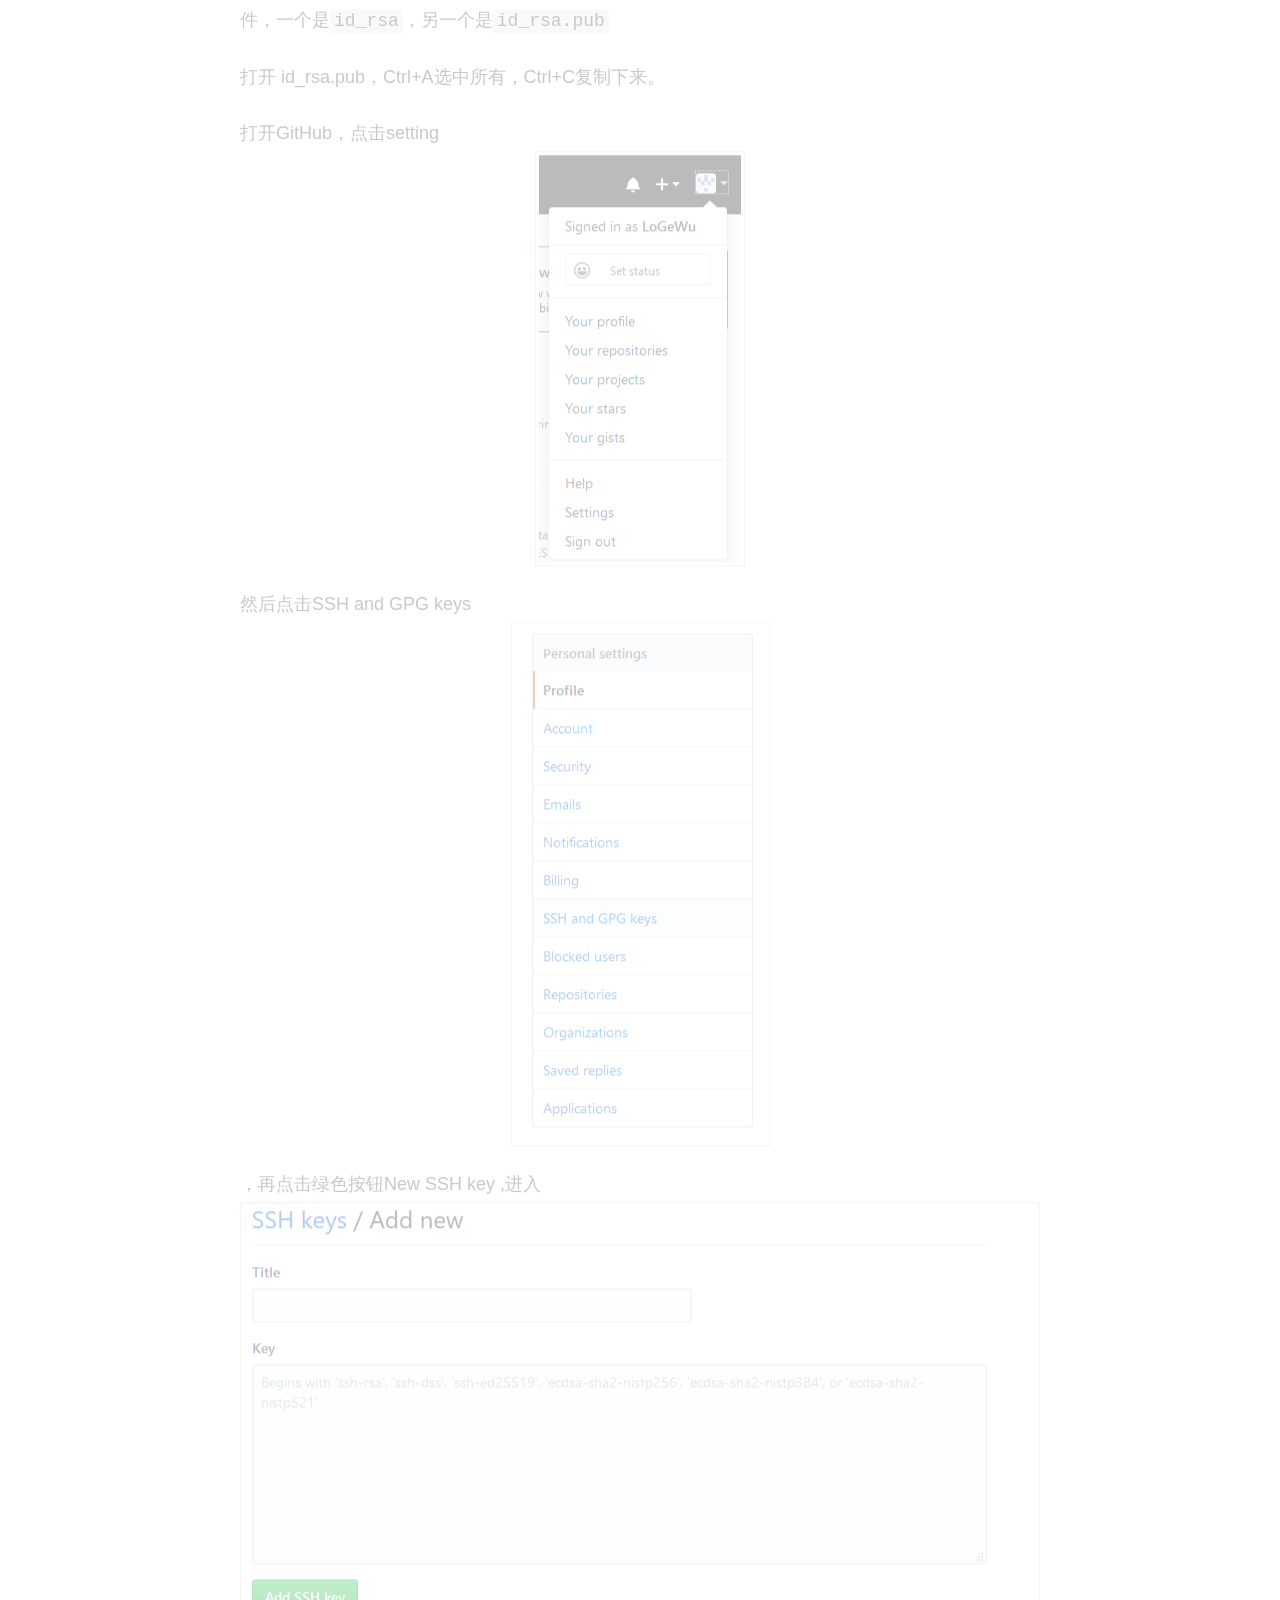
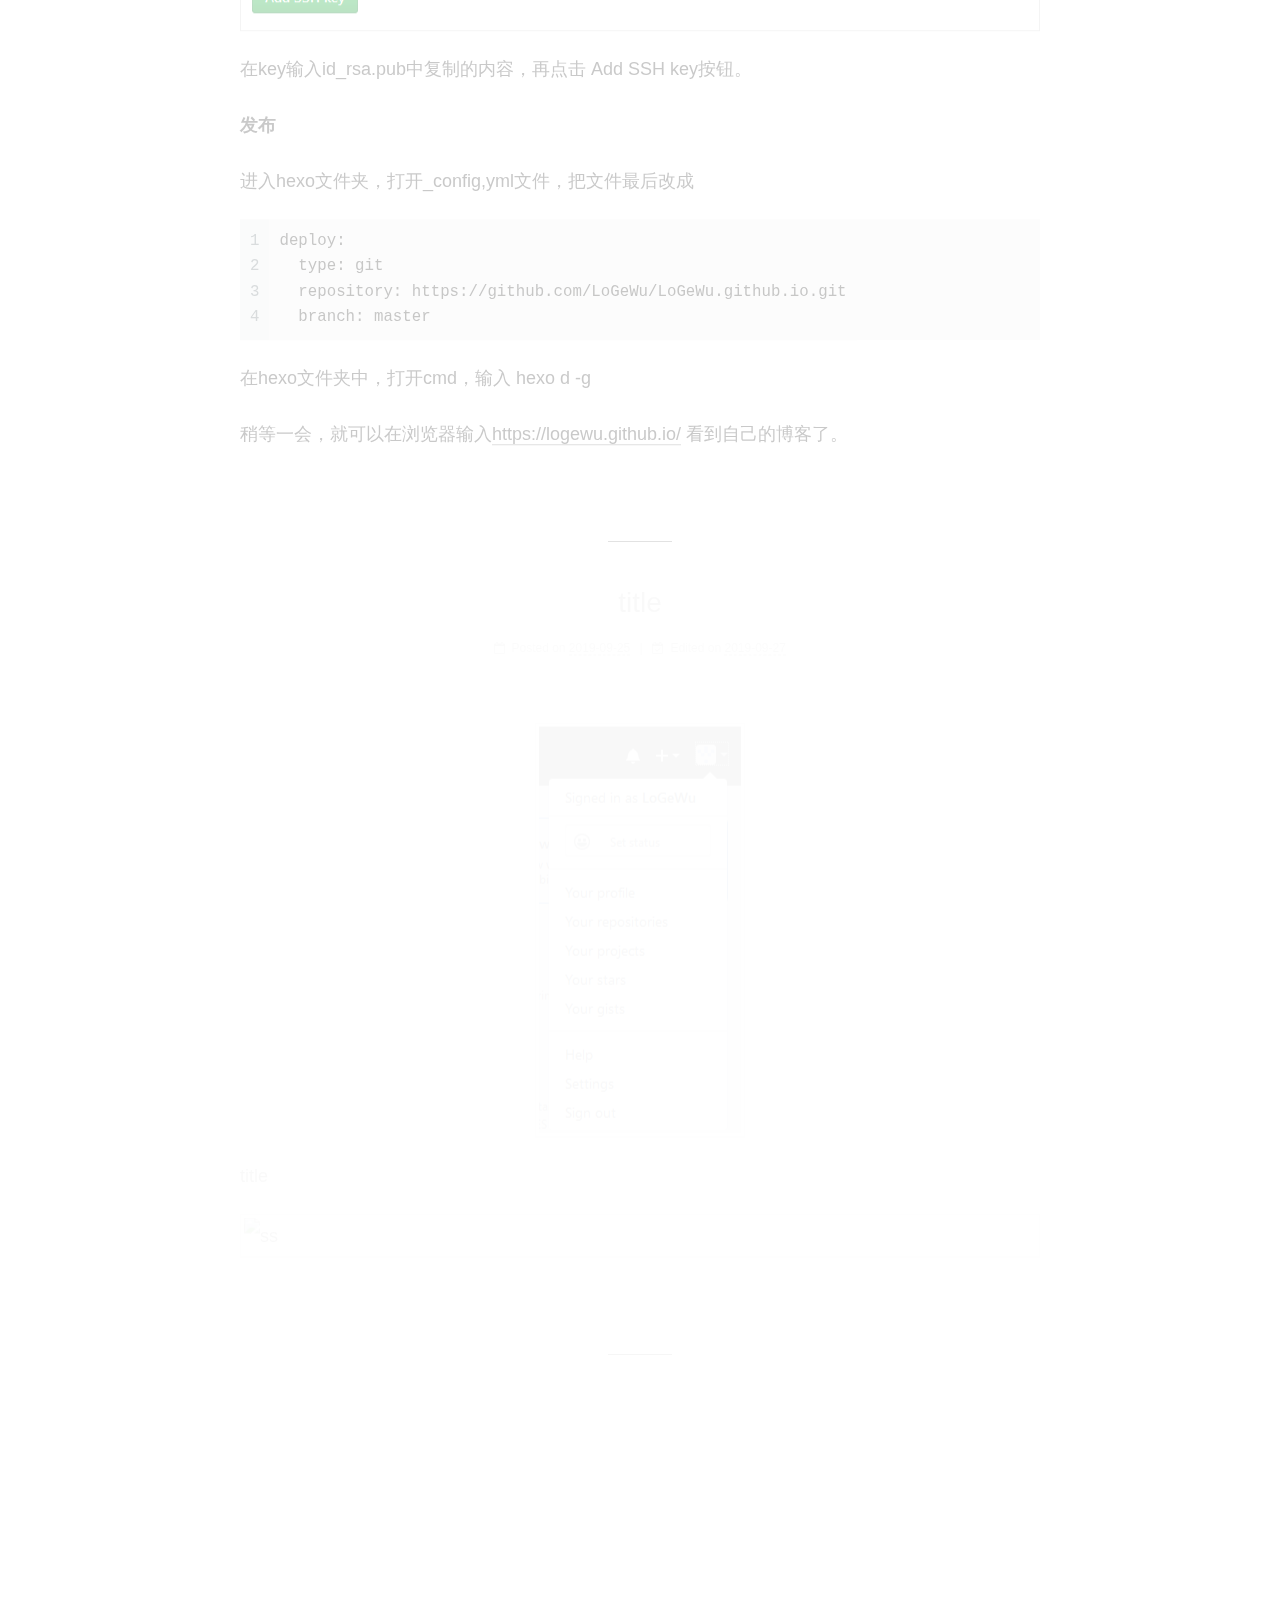
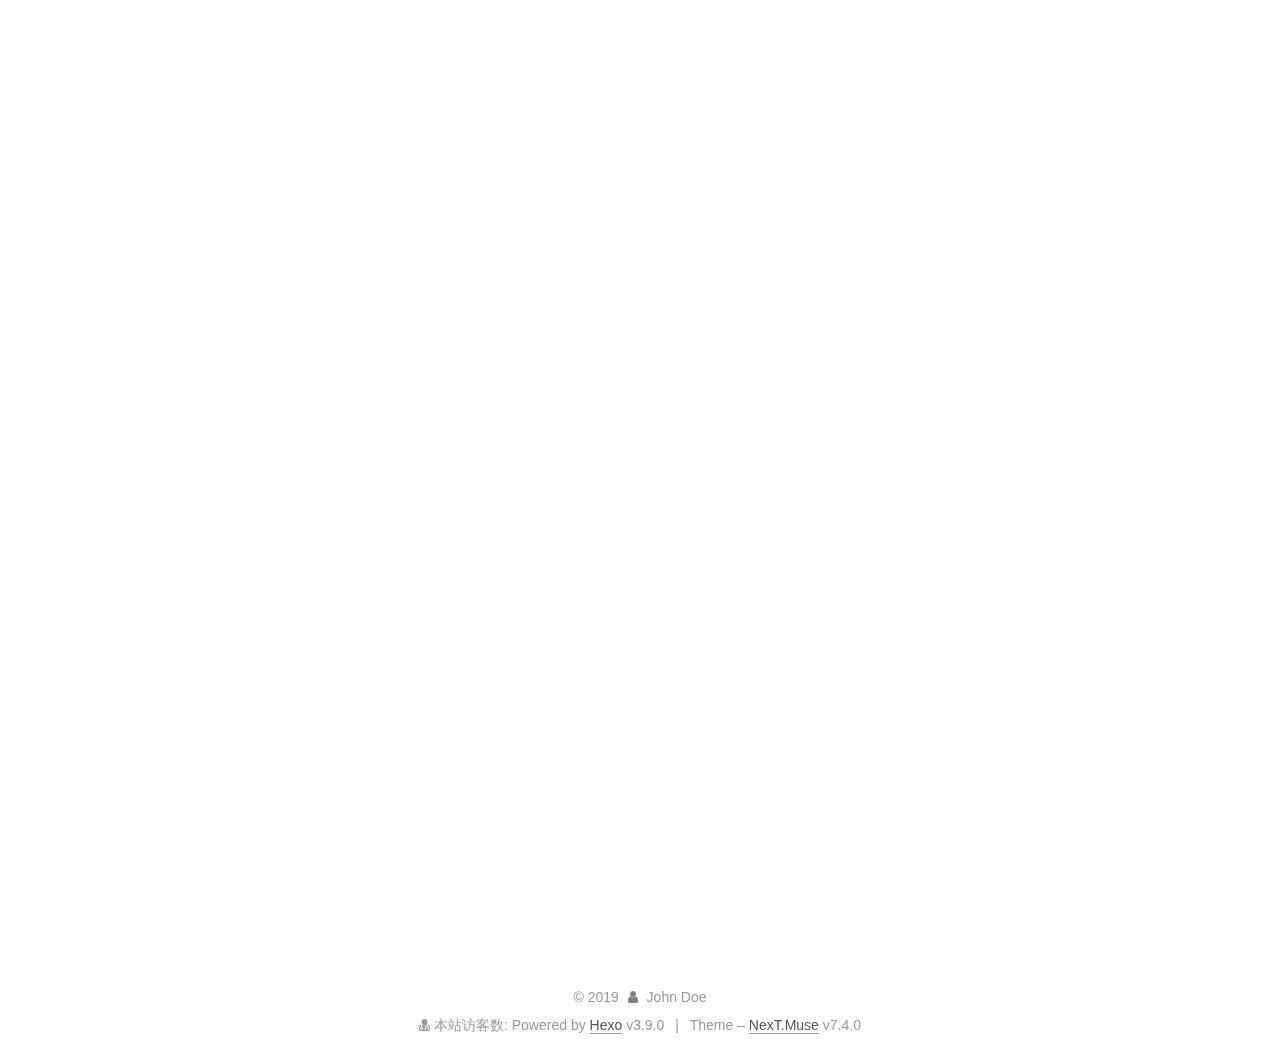
==== commit bbe91bec: "Site updated: 2019-09-27 15:53:49" ====
--- a/index.html
+++ b/index.html
@@ -353,11 +353,19 @@
                 
               
 
-              <time title="Created: 2019-09-25 10:54:06 / Modified: 11:41:34" itemprop="dateCreated datePublished" datetime="2019-09-25T10:54:06+08:00">2019-09-25</time>
+              <time title="Created: 2019-09-25 10:54:00" itemprop="dateCreated datePublished" datetime="2019-09-25T10:54:00+08:00">2019-09-25</time>
             </span>
           
             
 
+            
+              <span class="post-meta-item">
+                <span class="post-meta-item-icon">
+                  <i class="fa fa-calendar-check-o"></i>
+                </span>
+                <span class="post-meta-item-text">Edited on</span>
+                <time title="Modified: 2019-09-27 15:38:43" itemprop="dateModified" datetime="2019-09-27T15:38:43+08:00">2019-09-27</time>
+              </span>
             
           
 
@@ -373,7 +381,7 @@
 
       
           <p><img src="https://logewu.github.io/2019/09/25/title/Git_setting.png" alt="seting"></p>
-<p>![ss](title/SSH and GPG keys.png)</p>
+<p>title</p>
 <p><img src="/.com//key.png" alt="ss"></p>
 
         
--- a/css/main.css
+++ b/css/main.css
@@ -1674,7 +1674,7 @@
 }
 .links-of-author a::before,
 .links-of-author span.exturl::before {
-  background: #abc101;
+  background: #7f5cc8;
   border-radius: 50%;
   content: ' ';
   display: inline-block;
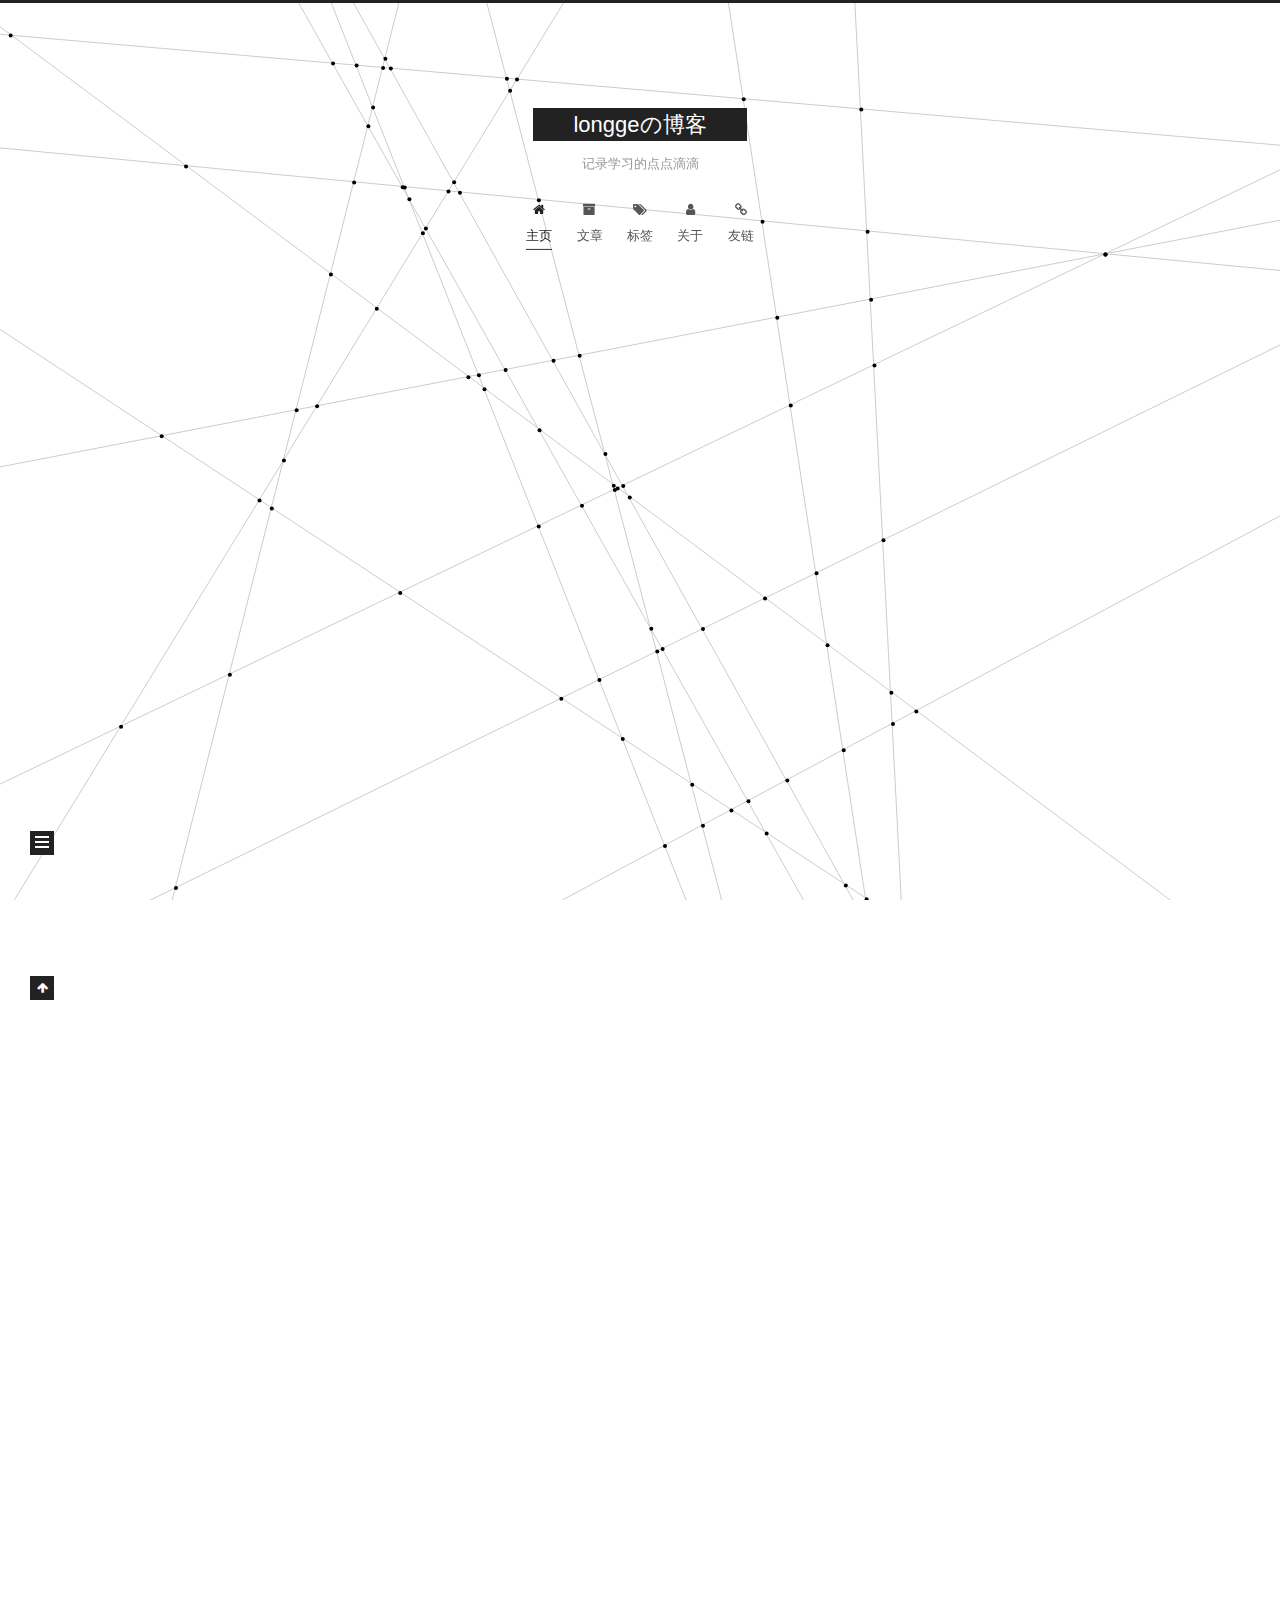
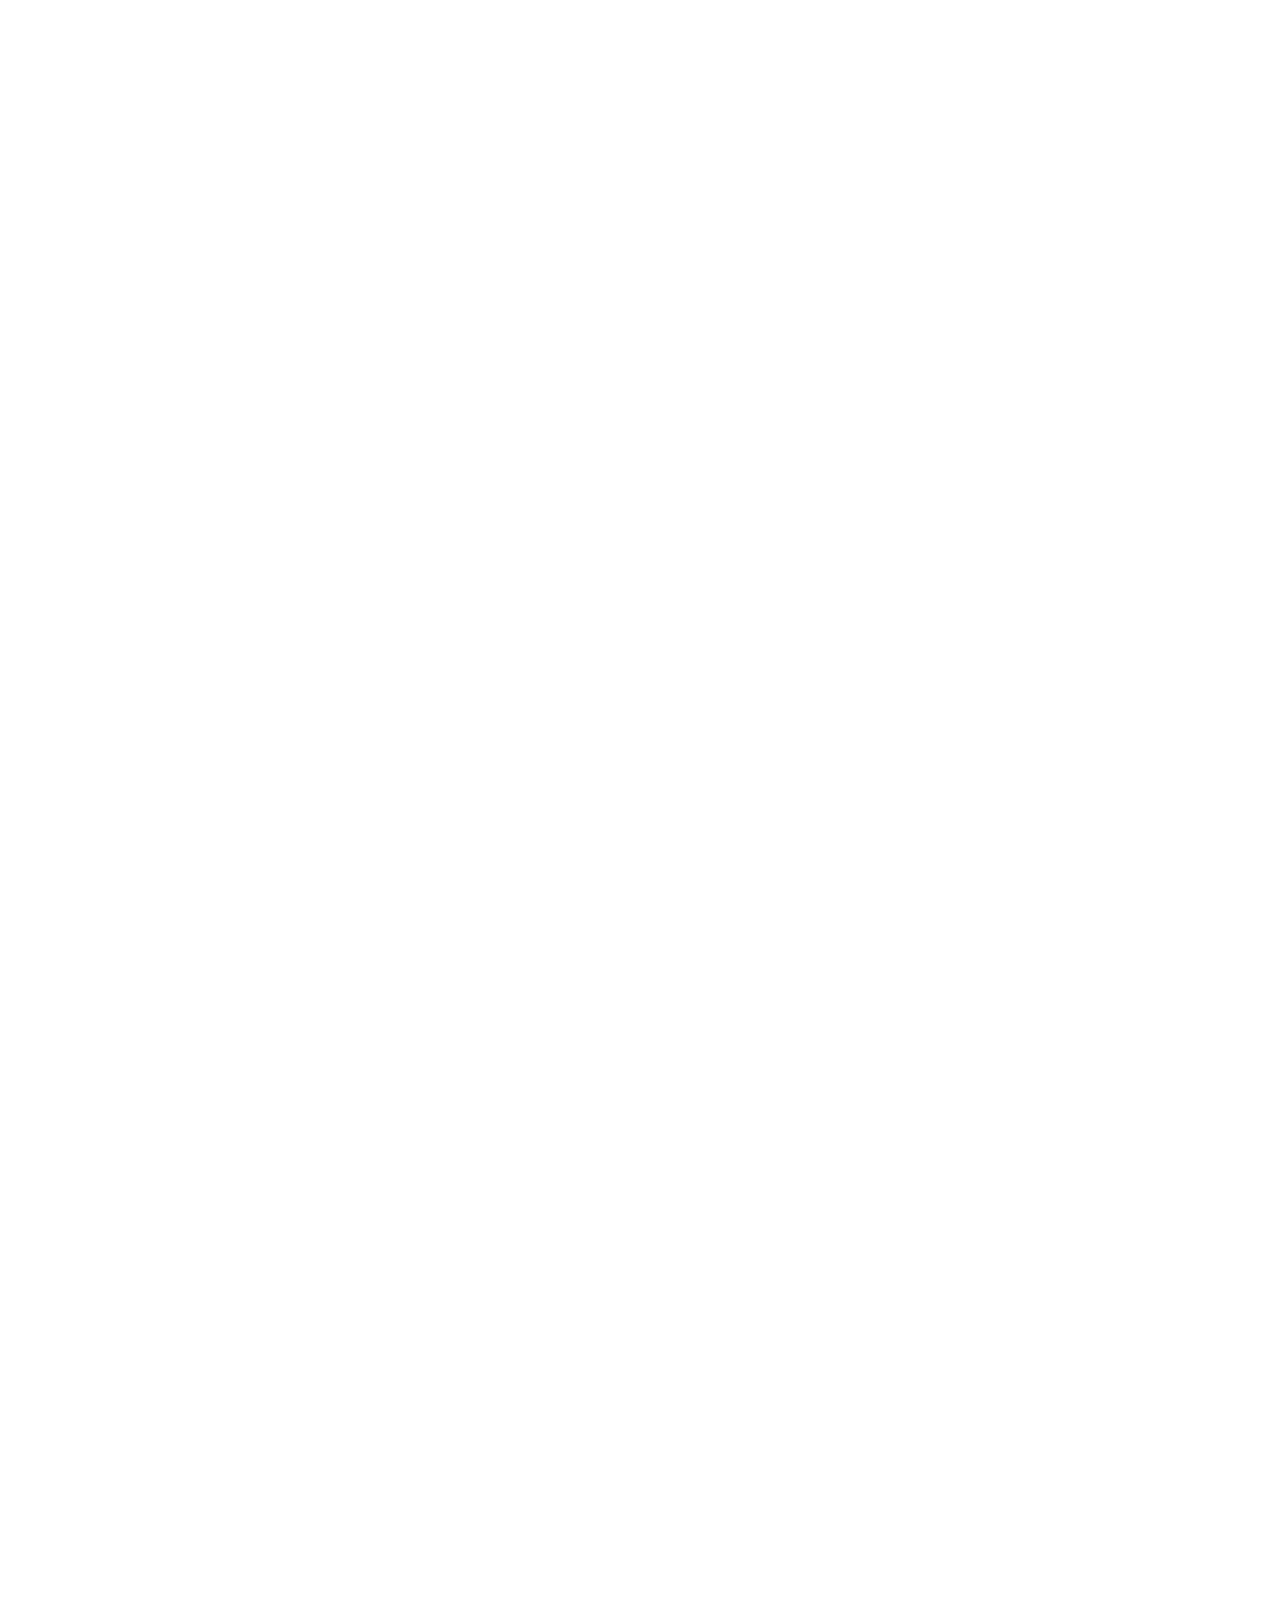
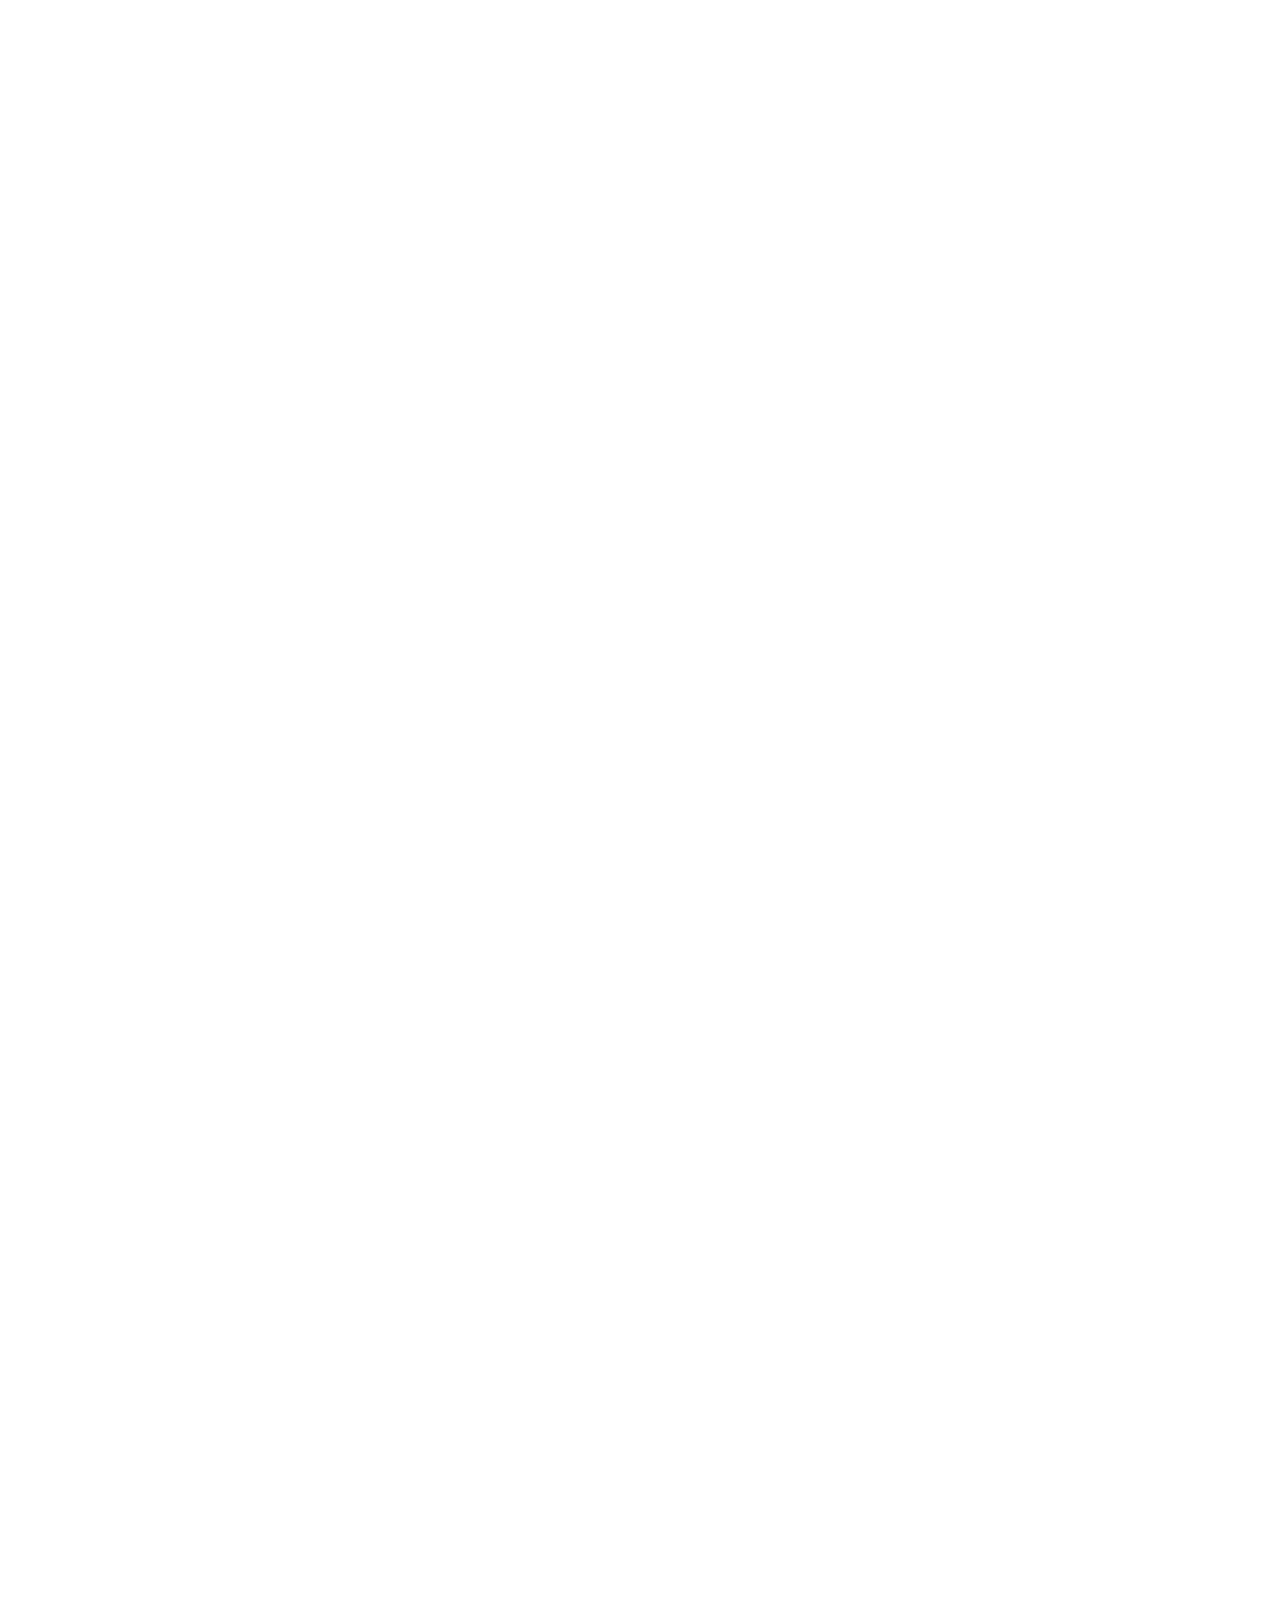
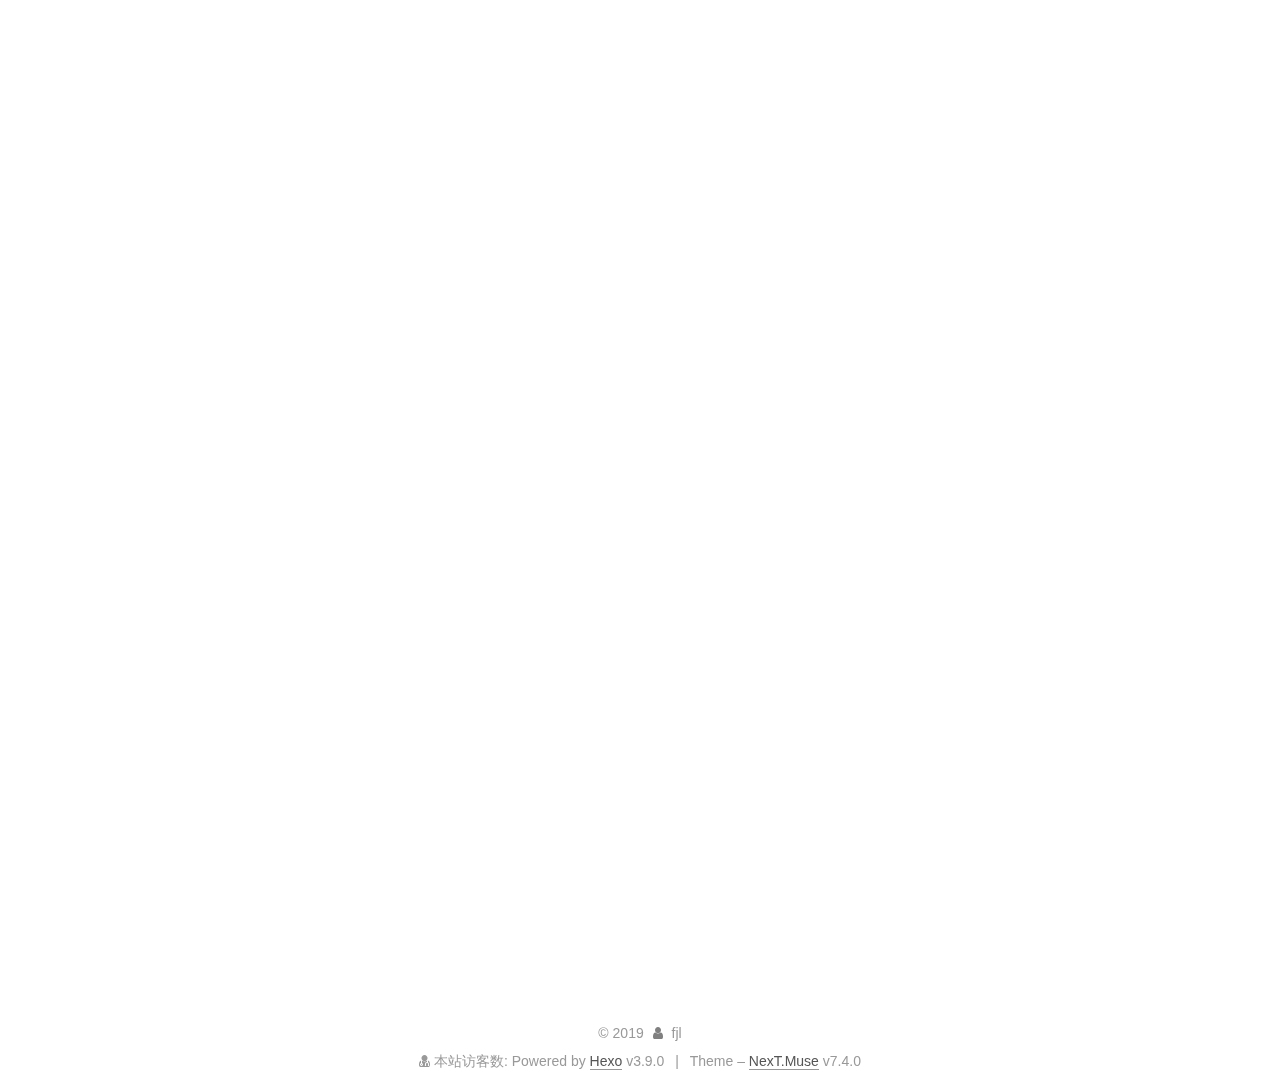
==== commit 05867c42: "Site updated: 2019-09-28 10:33:00" ====
--- a/index.html
+++ b/index.html
@@ -4,7 +4,7 @@
 
 
 
-<html lang="en">
+<html lang="zh">
 <head>
   <meta charset="UTF-8">
 <meta name="viewport" content="width=device-width, initial-scale=1, maximum-scale=2">
@@ -14,7 +14,7 @@
   <link rel="icon" type="image/png" sizes="32x32" href="/images/favicon-32x32-next.png?v=7.4.0">
   <link rel="icon" type="image/png" sizes="16x16" href="/images/favicon-16x16-next.png?v=7.4.0">
   <link rel="mask-icon" href="/images/logo.svg?v=7.4.0" color="#222">
-  <link rel="alternate" href="/atom.xml" title="Hexo" type="application/atom+xml">
+  <link rel="alternate" href="/atom.xml" title="longgeの博客" type="application/atom+xml">
 
 <link rel="stylesheet" href="/css/main.css?v=7.4.0">
 
@@ -56,13 +56,16 @@
   };
 </script>
 
-  <meta property="og:type" content="website">
-<meta property="og:title" content="Hexo">
+  <meta name="description" content="直到这一刻微笑着说话为止，我至少留下了一公升眼泪">
+<meta property="og:type" content="website">
+<meta property="og:title" content="longgeの博客">
 <meta property="og:url" content="http://yoursite.com/index.html">
-<meta property="og:site_name" content="Hexo">
-<meta property="og:locale" content="en">
+<meta property="og:site_name" content="longgeの博客">
+<meta property="og:description" content="直到这一刻微笑着说话为止，我至少留下了一公升眼泪">
+<meta property="og:locale" content="zh">
 <meta name="twitter:card" content="summary">
-<meta name="twitter:title" content="Hexo">
+<meta name="twitter:title" content="longgeの博客">
+<meta name="twitter:description" content="直到这一刻微笑着说话为止，我至少留下了一公升眼泪">
   <link rel="canonical" href="http://yoursite.com/">
 
 
@@ -77,7 +80,7 @@
   };
 </script>
 
-  <title>Hexo</title>
+  <title>longgeの博客</title>
   
 
 
@@ -113,7 +116,7 @@
 
 </head>
 
-<body itemscope itemtype="http://schema.org/WebPage" lang="en">
+<body itemscope itemtype="http://schema.org/WebPage" lang="zh">
   
  
   
@@ -127,10 +130,12 @@
     <div>
       <a href="/" class="brand" rel="start">
         <span class="logo-line-before"><i></i></span>
-        <span class="site-title">Hexo</span>
+        <span class="site-title">longgeの博客</span>
         <span class="logo-line-after"><i></i></span>
       </a>
     </div>
+        <p class="site-subtitle">记录学习的点点滴滴</p>
+      
   </div>
 
   <div class="site-nav-toggle">
@@ -230,13 +235,13 @@
     <link itemprop="mainEntityOfPage" href="http://yoursite.com/2019/09/25/hexo入门/">
 
     <span hidden itemprop="author" itemscope itemtype="http://schema.org/Person">
-      <meta itemprop="name" content="John Doe">
-      <meta itemprop="description" content="">
+      <meta itemprop="name" content="fjl">
+      <meta itemprop="description" content="直到这一刻微笑着说话为止，我至少留下了一公升眼泪">
       <meta itemprop="image" content="/images/avatar.gif">
     </span>
 
     <span hidden itemprop="publisher" itemscope itemtype="http://schema.org/Organization">
-      <meta itemprop="name" content="Hexo">
+      <meta itemprop="name" content="longgeの博客">
     </span>
       <header class="post-header">
         <h1 class="post-title" itemprop="name headline">
@@ -327,13 +332,13 @@
     <link itemprop="mainEntityOfPage" href="http://yoursite.com/2019/09/25/title/">
 
     <span hidden itemprop="author" itemscope itemtype="http://schema.org/Person">
-      <meta itemprop="name" content="John Doe">
-      <meta itemprop="description" content="">
+      <meta itemprop="name" content="fjl">
+      <meta itemprop="description" content="直到这一刻微笑着说话为止，我至少留下了一公升眼泪">
       <meta itemprop="image" content="/images/avatar.gif">
     </span>
 
     <span hidden itemprop="publisher" itemscope itemtype="http://schema.org/Organization">
-      <meta itemprop="name" content="Hexo">
+      <meta itemprop="name" content="longgeの博客">
     </span>
       <header class="post-header">
         <h1 class="post-title" itemprop="name headline">
@@ -410,13 +415,13 @@
     <link itemprop="mainEntityOfPage" href="http://yoursite.com/2019/09/24/hello-world/">
 
     <span hidden itemprop="author" itemscope itemtype="http://schema.org/Person">
-      <meta itemprop="name" content="John Doe">
-      <meta itemprop="description" content="">
+      <meta itemprop="name" content="fjl">
+      <meta itemprop="description" content="直到这一刻微笑着说话为止，我至少留下了一公升眼泪">
       <meta itemprop="image" content="/images/avatar.gif">
     </span>
 
     <span hidden itemprop="publisher" itemscope itemtype="http://schema.org/Organization">
-      <meta itemprop="name" content="Hexo">
+      <meta itemprop="name" content="longgeの博客">
     </span>
       <header class="post-header">
         <h1 class="post-title" itemprop="name headline">
@@ -525,8 +530,8 @@
 
       <div class="site-overview-wrap sidebar-panel">
         <div class="site-author motion-element" itemprop="author" itemscope itemtype="http://schema.org/Person">
-  <p class="site-author-name" itemprop="name">John Doe</p>
-  <div class="site-description" itemprop="description"></div>
+  <p class="site-author-name" itemprop="name">fjl</p>
+  <div class="site-description" itemprop="description">直到这一刻微笑着说话为止，我至少留下了一公升眼泪</div>
 </div>
   <nav class="site-state motion-element">
       <div class="site-state-item site-state-posts">
@@ -565,7 +570,7 @@
   <span class="with-love" id="animate">
     <i class="fa fa-user"></i>
   </span>
-  <span class="author" itemprop="copyrightHolder">John Doe</span>
+  <span class="author" itemprop="copyrightHolder">fjl</span>
 </div>
 
 <div class="powered-by">
--- a/css/main.css
+++ b/css/main.css
@@ -1674,7 +1674,7 @@
 }
 .links-of-author a::before,
 .links-of-author span.exturl::before {
-  background: #7f5cc8;
+  background: #ff60ff;
   border-radius: 50%;
   content: ' ';
   display: inline-block;
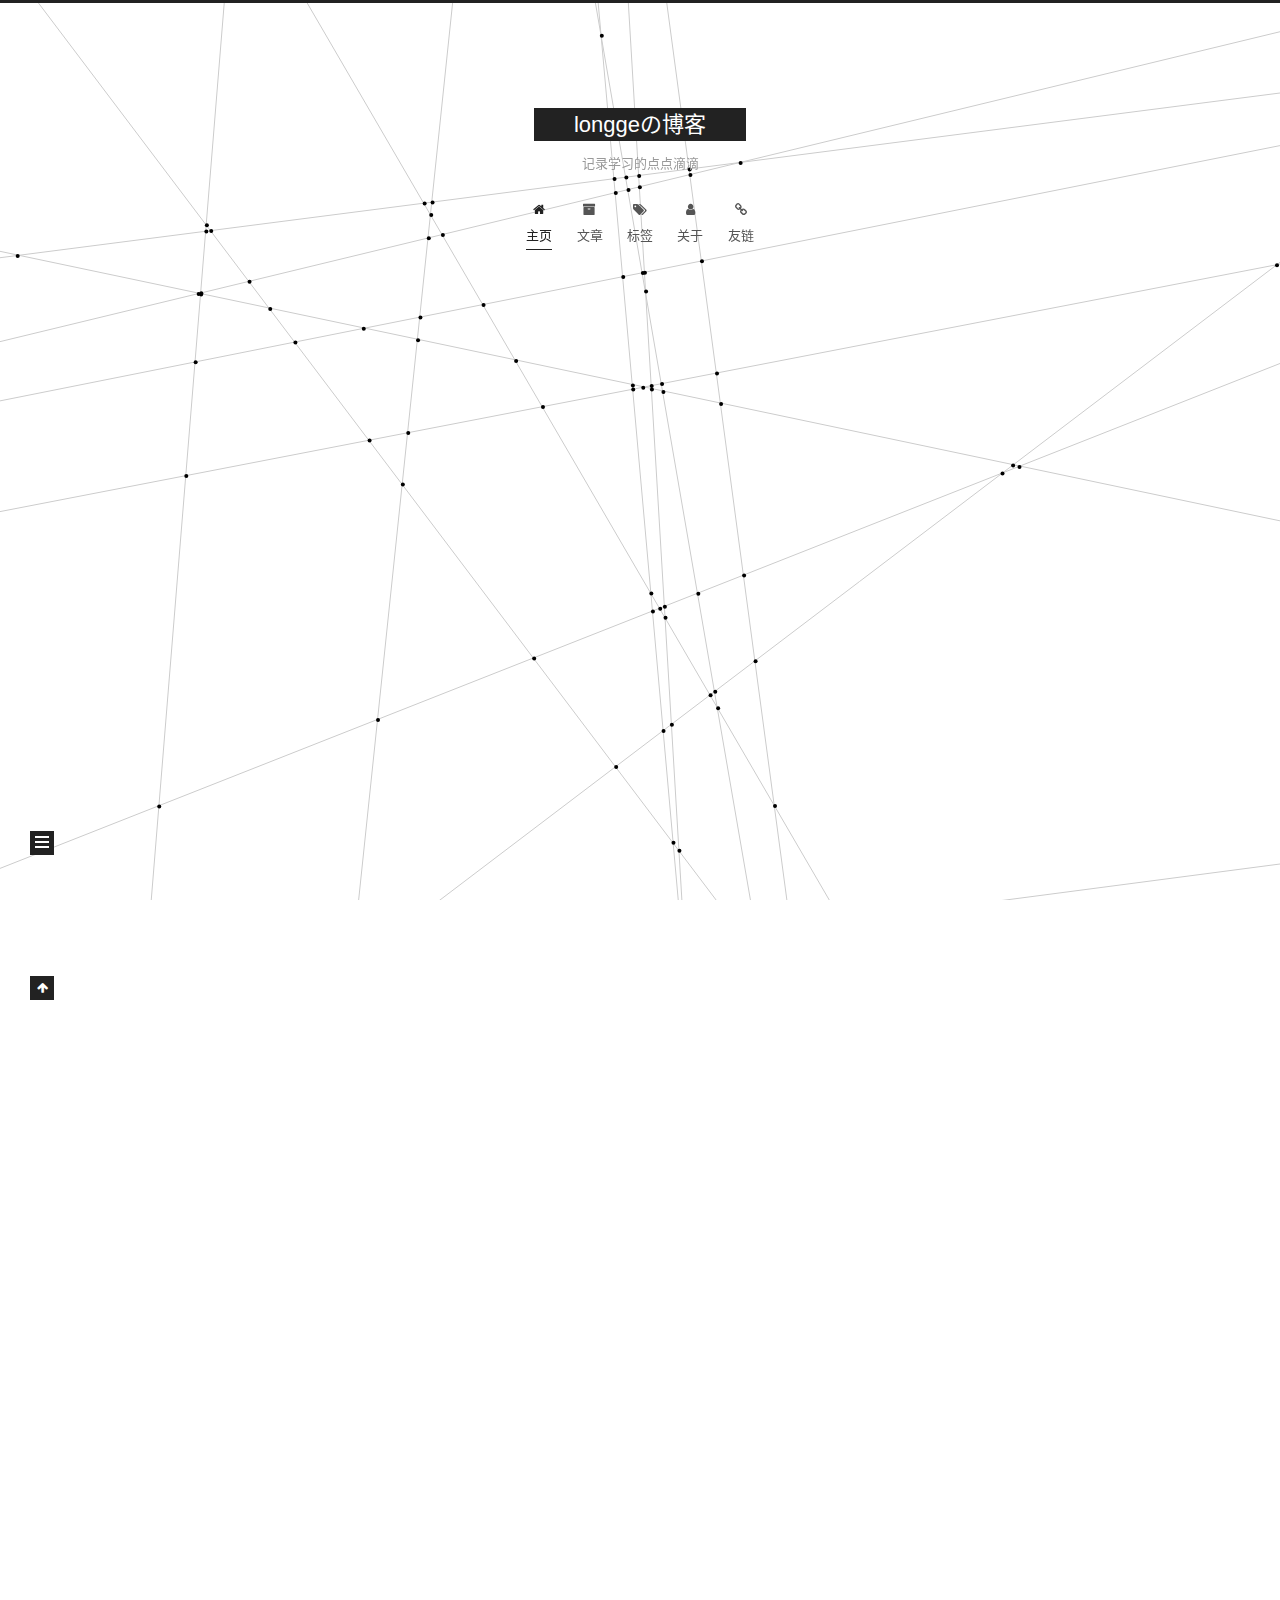
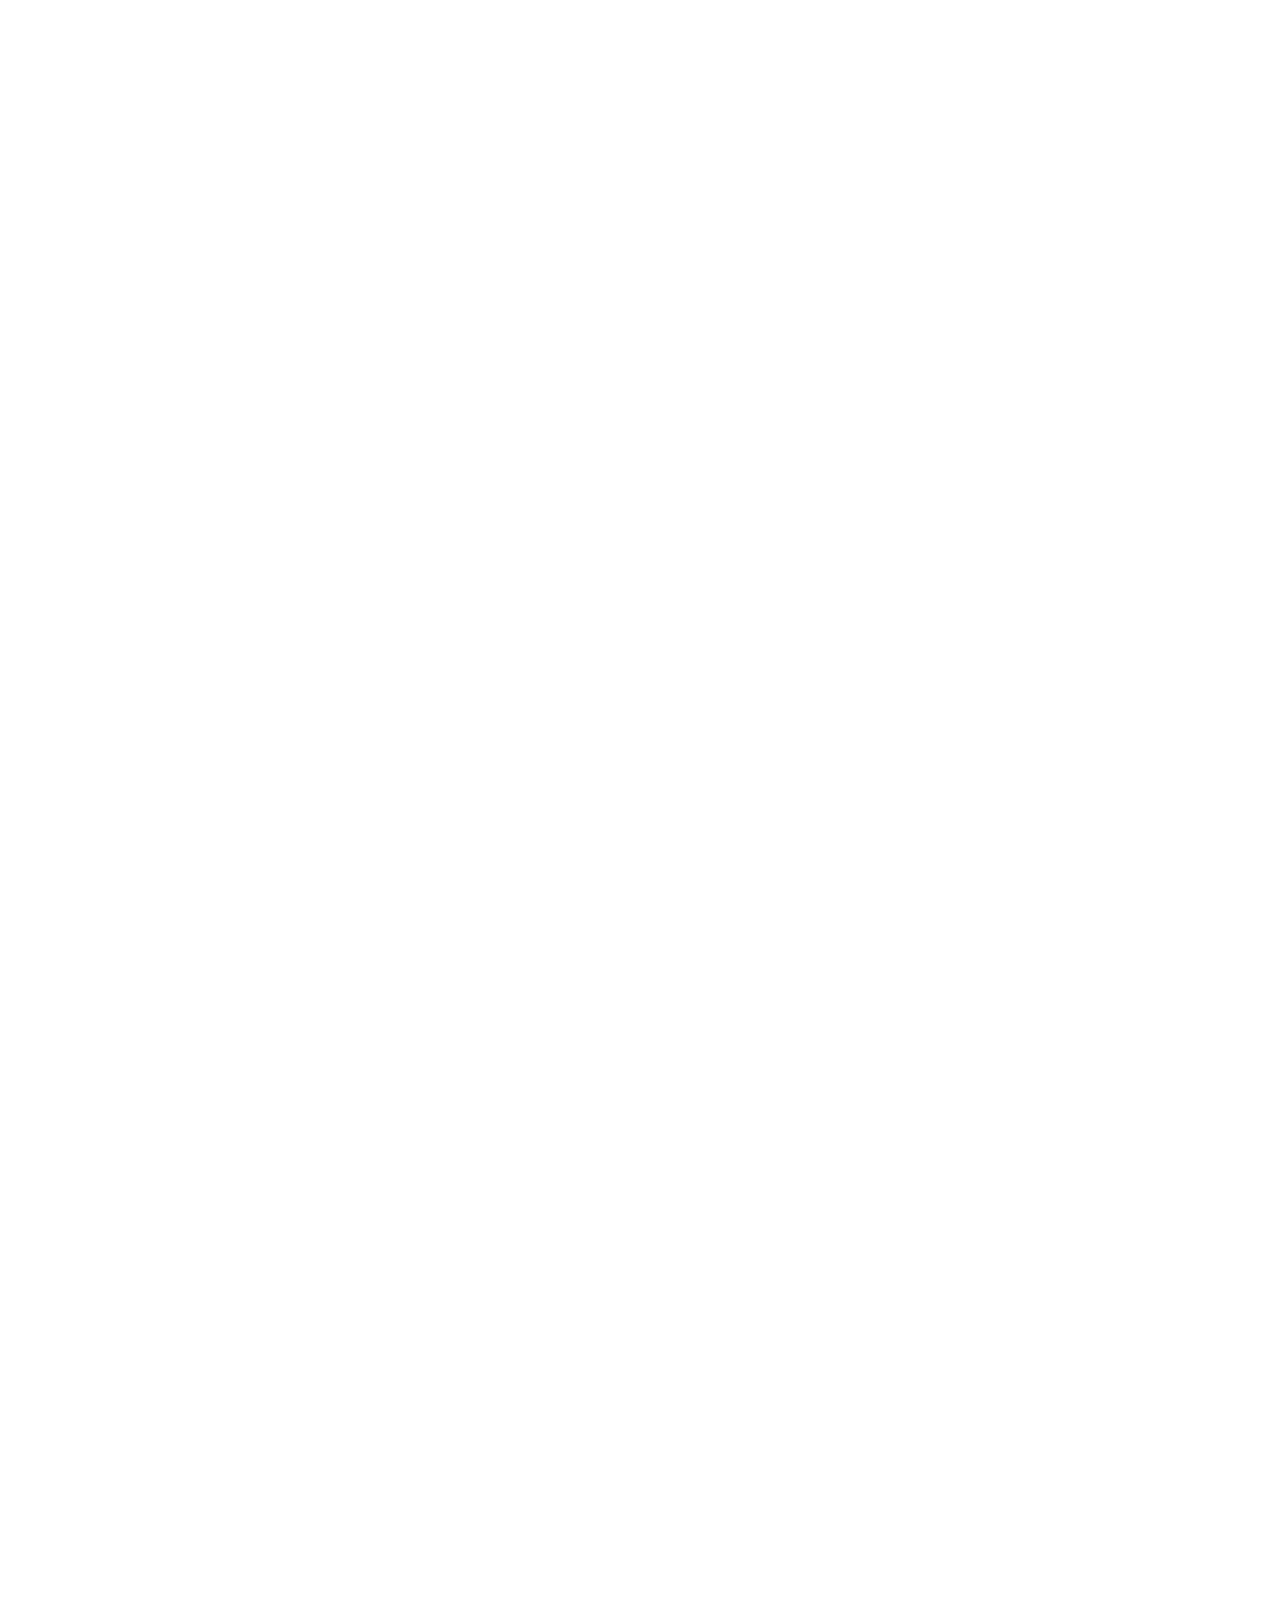
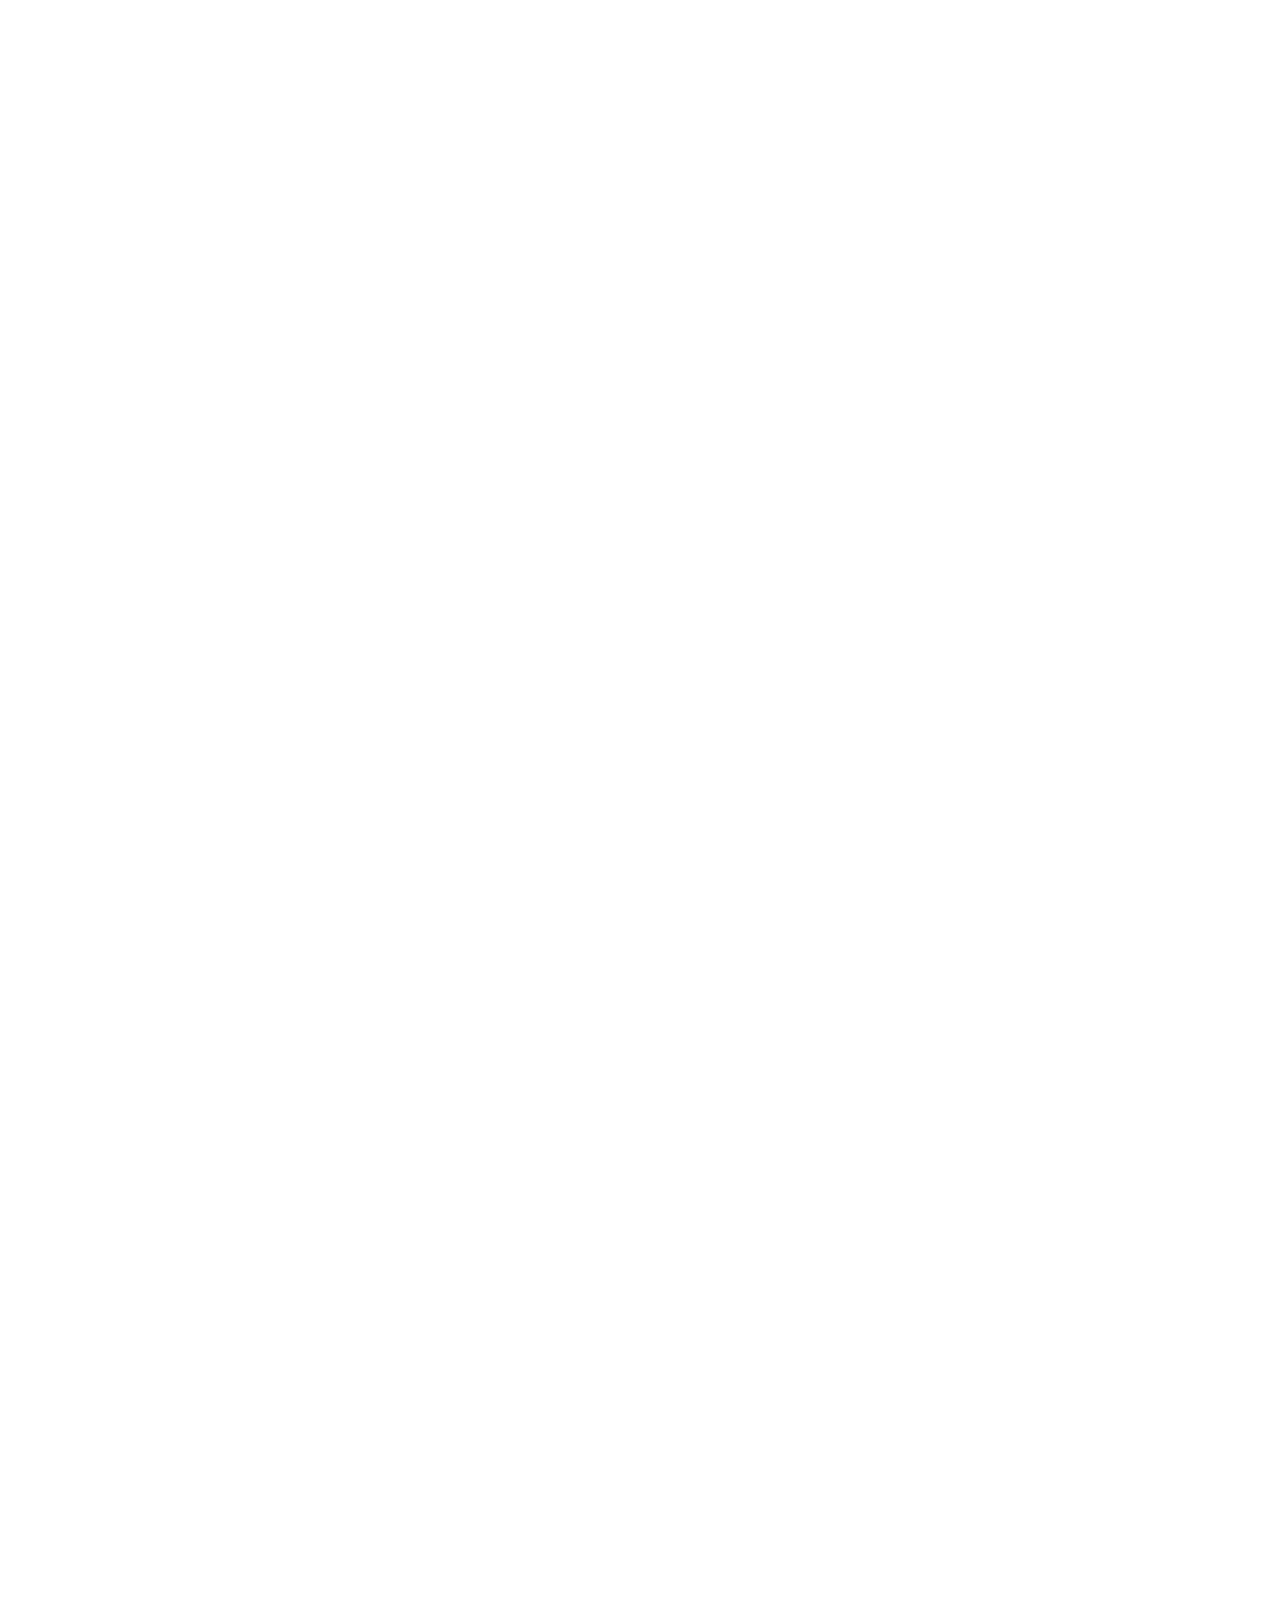
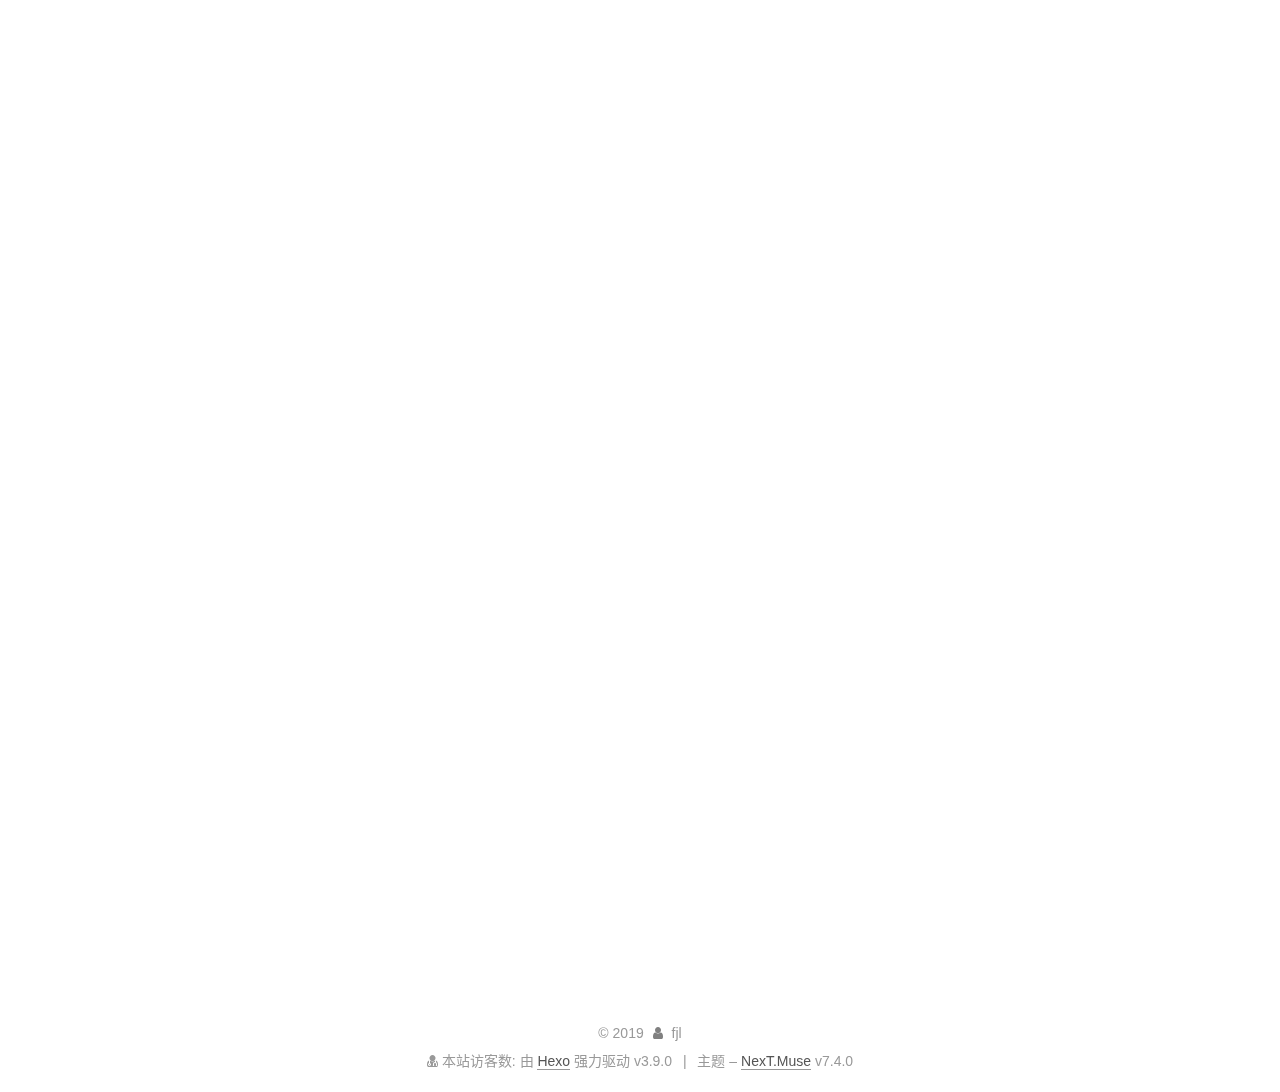
==== commit b4d70723: "Site updated: 2019-09-28 10:42:31" ====
--- a/index.html
+++ b/index.html
@@ -4,7 +4,7 @@
 
 
 
-<html lang="zh">
+<html lang="zh-CN">
 <head>
   <meta charset="UTF-8">
 <meta name="viewport" content="width=device-width, initial-scale=1, maximum-scale=2">
@@ -48,9 +48,9 @@
     path: 'search.json',
     motion: {"enable":true,"async":false,"transition":{"post_block":"fadeIn","post_header":"slideDownIn","post_body":"slideDownIn","coll_header":"slideLeftIn","sidebar":"slideUpIn"}},
     translation: {
-      copy_button: 'Copy',
-      copy_success: 'Copied',
-      copy_failure: 'Copy failed'
+      copy_button: '复制',
+      copy_success: '复制成功',
+      copy_failure: '复制失败'
     },
     sidebarPadding: 40
   };
@@ -62,7 +62,7 @@
 <meta property="og:url" content="http://yoursite.com/index.html">
 <meta property="og:site_name" content="longgeの博客">
 <meta property="og:description" content="直到这一刻微笑着说话为止，我至少留下了一公升眼泪">
-<meta property="og:locale" content="zh">
+<meta property="og:locale" content="zh-CN">
 <meta name="twitter:card" content="summary">
 <meta name="twitter:title" content="longgeの博客">
 <meta name="twitter:description" content="直到这一刻微笑着说话为止，我至少留下了一公升眼泪">
@@ -116,7 +116,7 @@
 
 </head>
 
-<body itemscope itemtype="http://schema.org/WebPage" lang="zh">
+<body itemscope itemtype="http://schema.org/WebPage" lang="zh-CN">
   
  
   
@@ -139,7 +139,7 @@
   </div>
 
   <div class="site-nav-toggle">
-    <button aria-label="Toggle navigation bar">
+    <button aria-label="切换导航栏">
       <span class="btn-bar"></span>
       <span class="btn-bar"></span>
       <span class="btn-bar"></span>
@@ -255,13 +255,13 @@
               <span class="post-meta-item-icon">
                 <i class="fa fa-calendar-o"></i>
               </span>
-              <span class="post-meta-item-text">Posted on</span>
+              <span class="post-meta-item-text">发表于</span>
 
               
                 
               
 
-              <time title="Created: 2019-09-25 11:54:17 / Modified: 13:51:11" itemprop="dateCreated datePublished" datetime="2019-09-25T11:54:17+08:00">2019-09-25</time>
+              <time title="创建时间：2019-09-25 11:54:17 / 修改时间：13:51:11" itemprop="dateCreated datePublished" datetime="2019-09-25T11:54:17+08:00">2019-09-25</time>
             </span>
           
             
@@ -352,13 +352,13 @@
               <span class="post-meta-item-icon">
                 <i class="fa fa-calendar-o"></i>
               </span>
-              <span class="post-meta-item-text">Posted on</span>
+              <span class="post-meta-item-text">发表于</span>
 
               
                 
               
 
-              <time title="Created: 2019-09-25 10:54:00" itemprop="dateCreated datePublished" datetime="2019-09-25T10:54:00+08:00">2019-09-25</time>
+              <time title="创建时间：2019-09-25 10:54:00" itemprop="dateCreated datePublished" datetime="2019-09-25T10:54:00+08:00">2019-09-25</time>
             </span>
           
             
@@ -368,8 +368,8 @@
                 <span class="post-meta-item-icon">
                   <i class="fa fa-calendar-check-o"></i>
                 </span>
-                <span class="post-meta-item-text">Edited on</span>
-                <time title="Modified: 2019-09-27 15:38:43" itemprop="dateModified" datetime="2019-09-27T15:38:43+08:00">2019-09-27</time>
+                <span class="post-meta-item-text">更新于</span>
+                <time title="修改时间：2019-09-27 15:38:43" itemprop="dateModified" datetime="2019-09-27T15:38:43+08:00">2019-09-27</time>
               </span>
             
           
@@ -435,13 +435,13 @@
               <span class="post-meta-item-icon">
                 <i class="fa fa-calendar-o"></i>
               </span>
-              <span class="post-meta-item-text">Posted on</span>
+              <span class="post-meta-item-text">发表于</span>
 
               
                 
               
 
-              <time title="Created: 2019-09-24 10:18:02 / Modified: 11:26:48" itemprop="dateCreated datePublished" datetime="2019-09-24T10:18:02+08:00">2019-09-24</time>
+              <time title="创建时间：2019-09-24 10:18:02 / 修改时间：11:26:48" itemprop="dateCreated datePublished" datetime="2019-09-24T10:18:02+08:00">2019-09-24</time>
             </span>
           
             
@@ -516,10 +516,10 @@
 
       <ul class="sidebar-nav motion-element">
         <li class="sidebar-nav-toc">
-          Table of Contents
+          文章目录
         </li>
         <li class="sidebar-nav-overview">
-          Overview
+          站点概览
         </li>
       </ul>
 
@@ -539,7 +539,7 @@
           <a href="/archives">
         
           <span class="site-state-item-count">3</span>
-          <span class="site-state-item-name">posts</span>
+          <span class="site-state-item-name">日志</span>
         </a>
       </div>
     
@@ -578,9 +578,9 @@
   本站访客数:<span id="busuanzi_value_site_uv"></span>
 </span>
 </div>
-  <div class="powered-by">Powered by <a href="https://hexo.io" class="theme-link" rel="noopener" target="_blank">Hexo</a> v3.9.0</div>
+  <div class="powered-by">由 <a href="https://hexo.io" class="theme-link" rel="noopener" target="_blank">Hexo</a> 强力驱动 v3.9.0</div>
   <span class="post-meta-divider">|</span>
-  <div class="theme-info">Theme – <a href="https://theme-next.org" class="theme-link" rel="noopener" target="_blank">NexT.Muse</a> v7.4.0</div>
+  <div class="theme-info">主题 – <a href="https://theme-next.org" class="theme-link" rel="noopener" target="_blank">NexT.Muse</a> v7.4.0</div>
 
         
 
--- a/css/main.css
+++ b/css/main.css
@@ -1674,7 +1674,7 @@
 }
 .links-of-author a::before,
 .links-of-author span.exturl::before {
-  background: #ff60ff;
+  background: #2e6e95;
   border-radius: 50%;
   content: ' ';
   display: inline-block;
